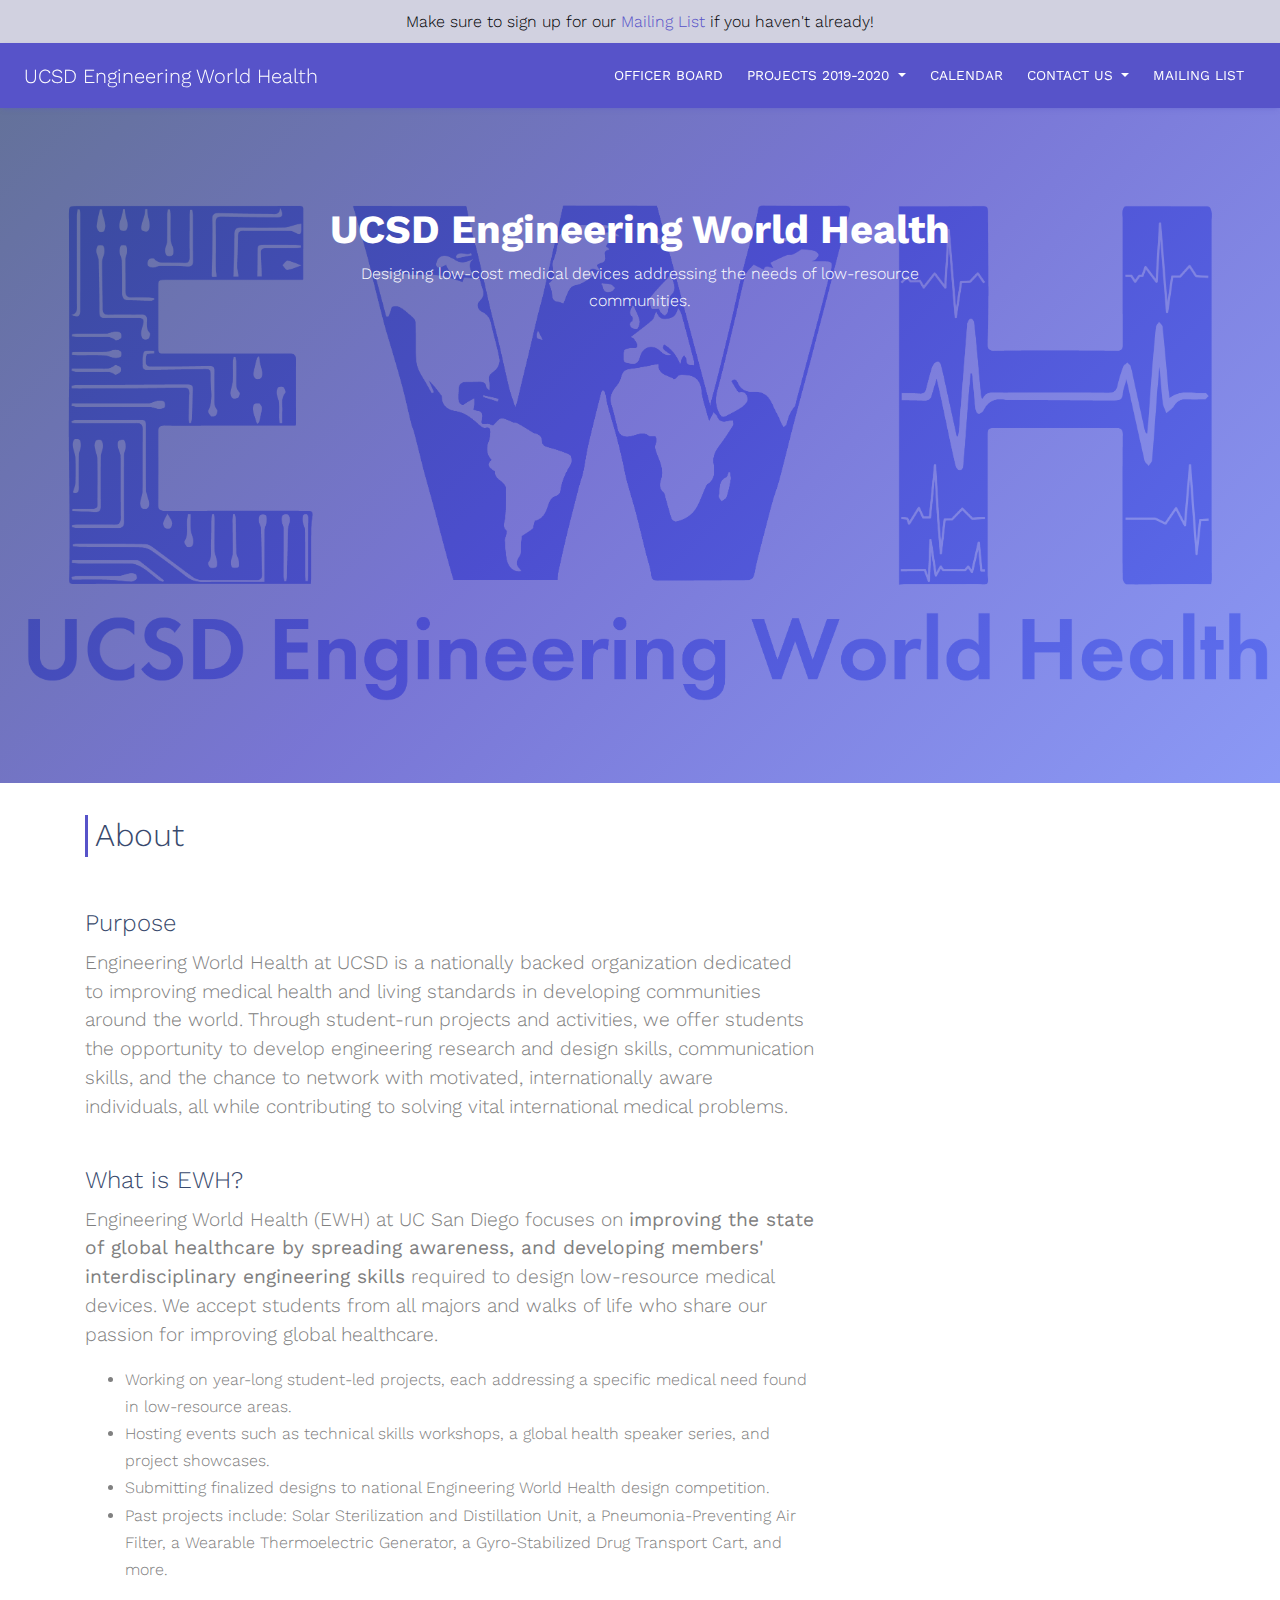
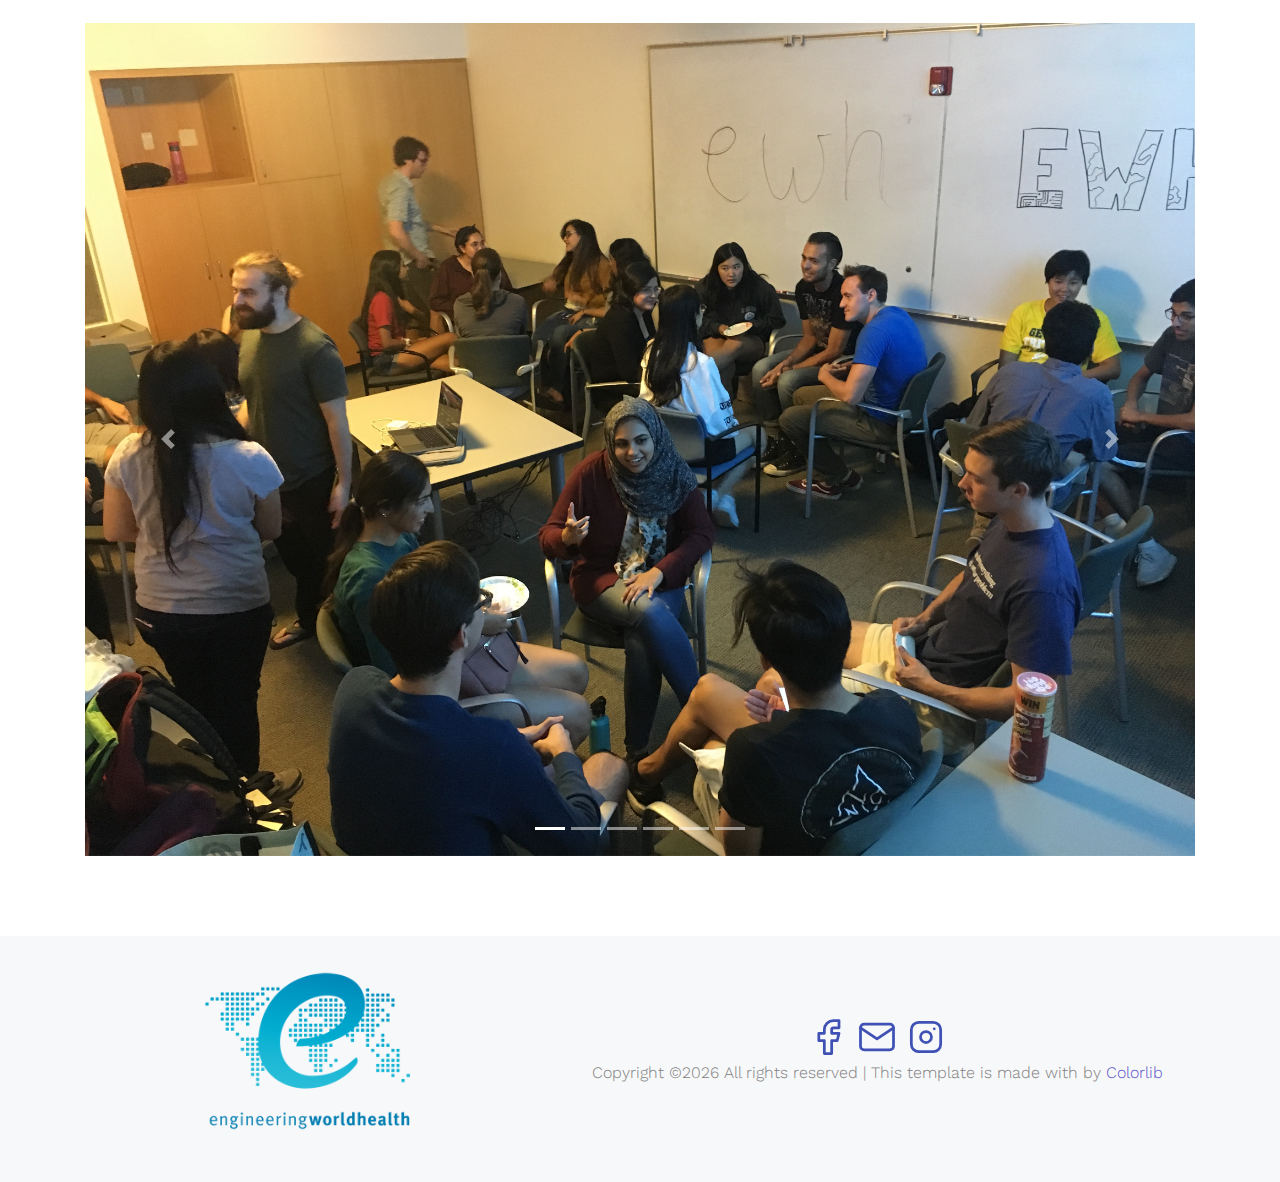
==== public_html/index.html @ c41f1c50 "initial commit" ====
<!doctype html>
<html lang="en">
  <head>
    <title>UCSD Engineering World Health</title>
    <meta charset="utf-8">
    <meta name="viewport" content="width=device-width, initial-scale=1, shrink-to-fit=no">
    <link rel="icon" href="images/world-favicon.ico">
    <link href="https://fonts.googleapis.com/css?family=Work+Sans:100,300,400,700,900" rel="stylesheet">
    <link rel="stylesheet" href="css/bootstrap.min.css">
    <link rel="stylesheet" href="//maxcdn.bootstrapcdn.com/font-awesome/4.3.0/css/font-awesome.min.css">
    <link rel="stylesheet" href="css/nouislider.min.css">
    <link rel="stylesheet" href="css/bootstrap-datetimepicker.css">
    <link rel="stylesheet" href="css/style.css">
  </head>
  <body>
  <!-- alert to sign up for mailing list -->
  <div class="alert border-0 py-2 my-0 alert-purple text-center" role="alert">
     Make sure to sign up for our <a href="http://eepurl.com/bDg4sz" target="_blank">Mailing List</a> if you haven't already! 
  	<button type="button" class="close" data-dismiss="alert" aria-label="Close"> 
  		<span aria-hidden="true"><span class="icon-close2"></span></span>
    </button>
  </div>
  
  <div data-include="header.html"></header>
  
    <!-- code for the navigation bar -->
	<nav class="px-4 navbar sticky-top navbar-expand-lg navbar-dark bg-primary mb-0" id="start">
	  <a class="navbar-brand" href="index.html">UCSD Engineering World Health 
	  <!-- If I want to insert logo: <img src="images/national-ewh-logo.png" class="d-inline w-50" alt="Official EWH logo"> -->
	  </a>
	  
	  <button class="navbar-toggler" type="button" data-toggle="collapse" data-target="#navbarNavDropdown1" aria-controls="navbarNavDropdown1" aria-expanded="false" aria-label="Toggle navigation">
		<span class="navbar-toggler-icon"></span>
	  </button>
	  
	  <div class="collapse navbar-collapse" id="navbarNavDropdown1">
		<ul class="navbar-nav ml-auto">
		  <li class="nav-item">
			<a class="nav-link d-flex align-items-center" href="team.html"><span>Officer Board</span></a>
		  </li>
		  <li class="nav-item dropdown">
			<a class="nav-link dropdown-toggle" href="projects.html" id="navbarDropdownMenuLink" role="button" data-toggle="dropdown" aria-haspopup="true" aria-expanded="false">
			  Projects 2019-2020
			</a>
			<div class="dropdown-menu" aria-labelledby="navbarDropdownMenuLink">
			  <a class="dropdown-item" href="projects.html#water">Portable Water Sterilization</a>
			  <a class="dropdown-item" href="projects.html#vaccine">Cold Chain System for Vaccine Storage</a>
			  <a class="dropdown-item" href="projects.html#warmer">Portable Infant Warmer</a>
			  <a class="dropdown-item" href="projects.html#insoles">Gait Analysis Insoles</a>
			  <a class="dropdown-item" href="projects.html#parasite">Microscopy Software for Parasitic Infection Diagnosis</a>
			</div>
		  </li>
		  <li class="nav-item">
			<a class="nav-link d-flex align-items-center" href="calendar.html"><span>Calendar</span></a>
		  </li>
		  <li class="nav-item dropdown">
			<a class="nav-link dropdown-toggle" href="#" id="navbarDropdownMenuLink" role="button" data-toggle="dropdown" aria-haspopup="true" aria-expanded="false">
			  Contact Us
			</a>
			<div class="dropdown-menu" aria-labelledby="navbarDropdownMenuLink">
			  <a class="dropdown-item" href="mailto:ewh@ucsd.edu" target="_blank">ewh@ucsd.edu</a>
			  <a class="dropdown-item" href="https://www.facebook.com/groups/ewh.ucsd/about/" target="_blank">Facebook</a>
			  <a class="dropdown-item" href="https://www.instagram.com/ewh_ucsd/" target="_blank">Instagram</a>
			</div>
		  </li>
		  <li class="nav-item">
			<a class="nav-link d-flex align-items-center" href="http://eepurl.com/bDg4sz" target="_blank"><span>Mailing List</span></a>
		  </li>
		</ul>
		
		<form action=""></form>
		
	  </div>
	</nav>	
	
    <div class="site-section bg-image gradient-1 my-0" style="background-image: url('images/logo.png')">
      <div class="container">
        <div class="row justify-content-center">
          <div class="col-md-7 mx-auto text-center align-self-center">
            <h1 class="font-weight-bold mb-0 text-white"><br>UCSD Engineering World Health</h1>
            <p class="text-white">Designing low-cost medical devices addressing the needs of low-resource communities.</p>
          </div>
        </div>
      </div>
    </div>
	
	
	<div class="site-section">
      <div class="container">
		<div class="row mb-4">
          <div class="col-md-7">
            <h2 class="heading-21921">About</h2>
          </div>
        </div>
	  
        <div class="row mb-4" id="purpose">
          <div class="col-md-8">
            <h4>Purpose</h4>
            <p class="lead">Engineering World Health at UCSD is a nationally backed organization dedicated to improving medical health 
            and living standards in developing communities around the world. Through student-run projects and activities, we offer students 
            the opportunity to develop engineering research and design skills, communication skills, and the chance to network with motivated, 
            internationally aware individuals, all while contributing to solving vital international medical problems.</p>
          </div>
        </div>
		
		<div class="row mb-4" id="what">
          <div class="col-md-8">
            <h4>What is EWH?</h4>
            <p class="lead">Engineering World Health (EWH) at UC San Diego focuses on <b>improving the state of global healthcare by 
            spreading awareness, and developing members' interdisciplinary engineering skills</b> required to design low-resource medical 
            devices. We accept students from all majors and walks of life who share our passion for improving global healthcare.</p>
			<ul>
				<li>Working on year-long student-led projects, each addressing a specific medical need found in low-resource areas.</li>
				<li>Hosting events such as technical skills workshops, a global health speaker series, and project showcases.</li>
				<li>Submitting finalized designs to national Engineering World Health design competition.</li>
				<li>Past projects include: Solar Sterilization and Distillation Unit, a Pneumonia-Preventing Air Filter, a Wearable Thermoelectric Generator, a Gyro-Stabilized Drug Transport Cart, and more.</li>
			</ul>
          </div>
        </div>
		
		<div class="row mb-5">
		  <div class="col">
			<div class="bd-example">
			  <div id="imageCarousel" class="carousel slide" data-ride="carousel">
				<ol class="carousel-indicators">
				  <li data-target="#imageCarousel" data-slide-to="0" class="active"></li>
				  <li data-target="#imageCarousel" data-slide-to="1"></li>
				  <li data-target="#imageCarousel" data-slide-to="2"></li>
				  <li data-target="#imageCarousel" data-slide-to="3"></li>
				  <li data-target="#imageCarousel" data-slide-to="4"></li>
				  <li data-target="#imageCarousel" data-slide-to="5"></li>
				</ol>
				<div class="carousel-inner">
				  <div class="carousel-item active">
					<img src="images/socialites.jpg" class="d-block w-100" alt="Image">
				  </div>
				  <div class="carousel-item">
					<img src="images/workshop.jpg" class="d-block w-100" alt="Image">
				  </div>
				  <div class="carousel-item">
					<img src="images/bright_future.jpg" class="d-block w-100" alt="Image">
				  </div>
				  <div class="carousel-item">
					<img src="images/presentation.jpg" class="d-block w-100" alt="Image">
				  </div>
				  <div class="carousel-item">
					<img src="images/2018_retreat.jpeg" class="d-block w-100" alt="Image">
				  </div>
				  <div class="carousel-item">
					<img src="images/hackathon.jpg" class="d-block w-100" alt="Image">
				  </div>
				</div>
				<a class="carousel-control-prev" href="#imageCarousel" role="button" data-slide="prev">
				  <span class="carousel-control-prev-icon" aria-hidden="true"></span>
				  <span class="sr-only">Previous</span>
				</a>
				<a class="carousel-control-next" href="#imageCarousel" role="button" data-slide="next">
				  <span class="carousel-control-next-icon" aria-hidden="true"></span>
				  <span class="sr-only">Next</span>
				</a>
			  </div>
			</div>
		  </div>
		</div>
		
	  </div>
	</div>
	
	
	

	<div class="site-section bg-light">
	  <div class="container">
		<div class="row justify-content-center text-center">
		  <div class="col-md-5 my-auto">
		    <a href = "https://www.ewh.org/" target="_blank">
			  <img src="images/national-ewh-logo.png" class="d-inline w-50 mb-3" alt="Official EWH logo">
			</a>
		  </div>
          <div class="col-md-7 my-auto">
		    <p>
		    
		    <!-- Adds open sourced icons! The next few icons are from https://tablericons.com/ MIT Liscense -->
		    <a href="https://www.facebook.com/groups/ewh.ucsd/about/" target="_blank">
		    <svg xmlns="http://www.w3.org/2000/svg" class="icon icon-tabler icon-tabler-brand-facebook" width="44" height="44" 
		    viewBox="0 0 24 24" stroke-width="1.5" stroke="#3F51B5" fill="none" stroke-linecap="round" stroke-linejoin="round">
		    <path stroke="none" d="M0 0h24v24H0z"/>
		    <path d="M7 10v4h3v7h4v-7h3l1 -4h-4v-2a1 1 0 0 1 1 -1h3v-4h-3a5 5 0 0 0 -5 5v2h-3" /></svg>
		    </a>
		    
		    <a href="mailto:ewh@ucsd.edu" target="_blank">
		    <svg xmlns="http://www.w3.org/2000/svg" class="icon icon-tabler icon-tabler-mail" width="44" height="44" 
		    viewBox="0 0 24 24" stroke-width="1.5" stroke="#3F51B5" fill="none" stroke-linecap="round" stroke-linejoin="round">
		    <path stroke="none" d="M0 0h24v24H0z"/>
		    <rect x="3" y="5" width="18" height="14" rx="2" />
		    <polyline points="3 7 12 13 21 7" /> </svg>
		    </a>
		    
		    <a href="https://www.instagram.com/ewh_ucsd/" target="_blank">
		    <svg xmlns="http://www.w3.org/2000/svg" class="icon icon-tabler icon-tabler-brand-instagram" width="44" height="44" 
		    viewBox="0 0 24 24" stroke-width="1.5" stroke="#3F51B5" fill="none" stroke-linecap="round" stroke-linejoin="round">
		    <path stroke="none" d="M0 0h24v24H0z"/> 
		    <rect x="4" y="4" width="16" height="16" rx="4" />
		    <circle cx="12" cy="12" r="3" />
		    <line x1="16.5" y1="7.5" x2="16.5" y2="7.501" /> </svg>
		    </a>
		    
		    <br>
            <!-- Link back to Colorlib can't be removed. Template is licensed under CC BY 3.0. -->
            Copyright &copy;<script>document.write(new Date().getFullYear());</script> All rights reserved | This template is made with <i class="icon-heart text-danger" aria-hidden="true"></i> by <a href="https://colorlib.com" target="_blank" >Colorlib</a>
            <!-- Link back to Colorlib can't be removed. Template is licensed under CC BY 3.0. -->
            </p>
          </div>
        </div>
	  </div>
    </div>

    <script src="js/jquery-3.3.1.min.js"></script>
    <script src="js/popper.min.js"></script>
    <script src="js/bootstrap.min.js"></script>
    <script src="js/moments.min.js"></script>
    <script src="js/bootstrap-datetimepicker.js"></script>
    <script src="js/nouislider.min.js"></script>
    <script src="js/main.js"></script>
  </body>
</html>
---- public_html/css/nouislider.min.css ----
/*! nouislider - 14.0.2 - 6/28/2019 */
.noUi-target,.noUi-target *{-webkit-touch-callout:none;-webkit-tap-highlight-color:transparent;-webkit-user-select:none;-ms-touch-action:none;touch-action:none;-ms-user-select:none;-moz-user-select:none;user-select:none;-moz-box-sizing:border-box;box-sizing:border-box}.noUi-target{position:relative;direction:ltr}.noUi-base,.noUi-connects{width:100%;height:100%;position:relative;z-index:1}.noUi-connects{overflow:hidden;z-index:0}.noUi-connect,.noUi-origin{will-change:transform;position:absolute;z-index:1;top:0;left:0;-ms-transform-origin:0 0;-webkit-transform-origin:0 0;-webkit-transform-style:preserve-3d;transform-origin:0 0;transform-style:flat}.noUi-connect{height:100%;width:100%}.noUi-origin{height:10%;width:10%}html:not([dir=rtl]) .noUi-horizontal .noUi-origin{left:auto;right:0}.noUi-vertical .noUi-origin{width:0}.noUi-horizontal .noUi-origin{height:0}.noUi-handle{-webkit-backface-visibility:hidden;backface-visibility:hidden;position:absolute}.noUi-touch-area{height:100%;width:100%}.noUi-state-tap .noUi-connect,.noUi-state-tap .noUi-origin{-webkit-transition:transform .3s;transition:transform .3s}.noUi-state-drag *{cursor:inherit!important}.noUi-horizontal{height:18px}.noUi-horizontal .noUi-handle{width:34px;height:28px;left:-17px;top:-6px}.noUi-vertical{width:18px}.noUi-vertical .noUi-handle{width:28px;height:34px;left:-6px;top:-17px}html:not([dir=rtl]) .noUi-horizontal .noUi-handle{right:-17px;left:auto}.noUi-target{background:#FAFAFA;border-radius:4px;border:1px solid #D3D3D3;box-shadow:inset 0 1px 1px #F0F0F0,0 3px 6px -5px #BBB}.noUi-connects{border-radius:3px}.noUi-connect{background:#3FB8AF}.noUi-draggable{cursor:ew-resize}.noUi-vertical .noUi-draggable{cursor:ns-resize}.noUi-handle{border:1px solid #D9D9D9;border-radius:3px;background:#FFF;cursor:default;box-shadow:inset 0 0 1px #FFF,inset 0 1px 7px #EBEBEB,0 3px 6px -3px #BBB}.noUi-active{box-shadow:inset 0 0 1px #FFF,inset 0 1px 7px #DDD,0 3px 6px -3px #BBB}.noUi-handle:after,.noUi-handle:before{content:"";display:block;position:absolute;height:14px;width:1px;background:#E8E7E6;left:14px;top:6px}.noUi-handle:after{left:17px}.noUi-vertical .noUi-handle:after,.noUi-vertical .noUi-handle:before{width:14px;height:1px;left:6px;top:14px}.noUi-vertical .noUi-handle:after{top:17px}[disabled] .noUi-connect{background:#B8B8B8}[disabled] .noUi-handle,[disabled].noUi-handle,[disabled].noUi-target{cursor:not-allowed}.noUi-pips,.noUi-pips *{-moz-box-sizing:border-box;box-sizing:border-box}.noUi-pips{position:absolute;color:#999}.noUi-value{position:absolute;white-space:nowrap;text-align:center}.noUi-value-sub{color:#ccc;font-size:10px}.noUi-marker{position:absolute;background:#CCC}.noUi-marker-sub{background:#AAA}.noUi-marker-large{background:#AAA}.noUi-pips-horizontal{padding:10px 0;height:80px;top:100%;left:0;width:100%}.noUi-value-horizontal{-webkit-transform:translate(-50%,50%);transform:translate(-50%,50%)}.noUi-rtl .noUi-value-horizontal{-webkit-transform:translate(50%,50%);transform:translate(50%,50%)}.noUi-marker-horizontal.noUi-marker{margin-left:-1px;width:2px;height:5px}.noUi-marker-horizontal.noUi-marker-sub{height:10px}.noUi-marker-horizontal.noUi-marker-large{height:15px}.noUi-pips-vertical{padding:0 10px;height:100%;top:0;left:100%}.noUi-value-vertical{-webkit-transform:translate(0,-50%);transform:translate(0,-50%);padding-left:25px}.noUi-rtl .noUi-value-vertical{-webkit-transform:translate(0,50%);transform:translate(0,50%)}.noUi-marker-vertical.noUi-marker{width:5px;height:2px;margin-top:-1px}.noUi-marker-vertical.noUi-marker-sub{width:10px}.noUi-marker-vertical.noUi-marker-large{width:15px}.noUi-tooltip{display:block;position:absolute;border:1px solid #D9D9D9;border-radius:3px;background:#fff;color:#000;padding:5px;text-align:center;white-space:nowrap}.noUi-horizontal .noUi-tooltip{-webkit-transform:translate(-50%,0);transform:translate(-50%,0);left:50%;bottom:120%}.noUi-vertical .noUi-tooltip{-webkit-transform:translate(0,-50%);transform:translate(0,-50%);top:50%;right:120%}
---- public_html/css/style.css ----
/* Base */
body {
  line-height: 1.7;
  color: gray;
  font-weight: 300;
  font-family: "Work Sans", sans-serif; }

::-moz-selection {
  background: #000;
  color: #fff; }

::selection {
  background: #000;
  color: #fff; }

a {
  -webkit-transition: .3s all ease;
  -o-transition: .3s all ease;
  transition: .3s all ease; }
  a:hover {
    text-decoration: none; }

.text-black {
  color: #000 !important; }

.text-white {
  color: #fff !important; }

/* Navbar */
/* Blocks */
.site-section {
  padding: 2rem 0; }

.btn {
  -webkit-transition: .3s all ease;
  -o-transition: .3s all ease;
  transition: .3s all ease;
  font-size: 0.9rem !important;
  position: relative;
  text-transform: uppercase; }
  .btn:hover, .btn:active, .btn:focus {
    outline: none !important;
    -webkit-box-shadow: none !important;
    box-shadow: none !important; }
  .btn.btn-pill {
    border-radius: 50px; }
  .btn.btn-fab {
    border-radius: 50%;
    height: 32px;
    min-width: 32px;
    width: 32px;
    padding: 0;
    position: relative;
    line-height: 32px;
    font-size: .9rem; }
    .btn.btn-fab span {
      position: absolute;
      top: 50%;
      left: 50%;
      -webkit-transform: translate(-50%, -50%);
      -ms-transform: translate(-50%, -50%);
      transform: translate(-50%, -50%); }
  .btn.btn-sm {
    font-size: 12px !important; }
  .btn.btn-md {
    font-size: 14px !important; }
  .btn.btn-lg {
    font-size: 16px !important;
    padding-top: .875rem;
    padding-bottom: .875rem;
    padding-left: 1.2rem;
    padding-right: 1.2rem; }
  .btn.btn-primary {
    -webkit-box-shadow: 0 5px 15px -5px rgba(87, 83, 201, 0.8) !important;
    box-shadow: 0 5px 15px -5px rgba(87, 83, 201, 0.8) !important; }
    .btn.btn-primary:hover {
      -webkit-box-shadow: 0 5px 15px -5px rgba(87, 83, 201, 0.1) !important;
      box-shadow: 0 5px 15px -5px rgba(87, 83, 201, 0.1) !important; }
  .btn.btn-secondary {
    -webkit-box-shadow: 0 5px 15px -5px rgba(108, 117, 125, 0.8) !important;
    box-shadow: 0 5px 15px -5px rgba(108, 117, 125, 0.8) !important; }
    .btn.btn-secondary:hover {
      -webkit-box-shadow: 0 5px 15px -5px rgba(108, 117, 125, 0.1) !important;
      box-shadow: 0 5px 15px -5px rgba(108, 117, 125, 0.1) !important; }
  .btn.btn-success {
    -webkit-box-shadow: 0 5px 15px -5px rgba(0, 173, 108, 0.8) !important;
    box-shadow: 0 5px 15px -5px rgba(0, 173, 108, 0.8) !important; }
    .btn.btn-success:hover {
      -webkit-box-shadow: 0 5px 15px -5px rgba(0, 173, 108, 0.1) !important;
      box-shadow: 0 5px 15px -5px rgba(0, 173, 108, 0.1) !important; }
  .btn.btn-danger {
    -webkit-box-shadow: 0 5px 15px -5px rgba(239, 53, 54, 0.8) !important;
    box-shadow: 0 5px 15px -5px rgba(239, 53, 54, 0.8) !important; }
    .btn.btn-danger:hover {
      -webkit-box-shadow: 0 5px 15px -5px rgba(239, 53, 54, 0.1) !important;
      box-shadow: 0 5px 15px -5px rgba(239, 53, 54, 0.1) !important; }
  .btn.btn-warning {
    -webkit-box-shadow: 0 5px 15px -5px rgba(255, 184, 0, 0.8) !important;
    box-shadow: 0 5px 15px -5px rgba(255, 184, 0, 0.8) !important; }
    .btn.btn-warning:hover {
      -webkit-box-shadow: 0 5px 15px -5px rgba(255, 184, 0, 0.1) !important;
      box-shadow: 0 5px 15px -5px rgba(255, 184, 0, 0.1) !important; }
  .btn.btn-info {
    -webkit-box-shadow: 0 5px 15px -5px rgba(18, 208, 218, 0.8) !important;
    box-shadow: 0 5px 15px -5px rgba(18, 208, 218, 0.8) !important; }
    .btn.btn-info:hover {
      -webkit-box-shadow: 0 5px 15px -5px rgba(18, 208, 218, 0.1) !important;
      box-shadow: 0 5px 15px -5px rgba(18, 208, 218, 0.1) !important; }
  .btn.btn-light {
    -webkit-box-shadow: 0 5px 15px -5px rgba(247, 248, 249, 0.8) !important;
    box-shadow: 0 5px 15px -5px rgba(247, 248, 249, 0.8) !important; }
    .btn.btn-light:hover {
      -webkit-box-shadow: 0 5px 15px -5px rgba(247, 248, 249, 0.1) !important;
      box-shadow: 0 5px 15px -5px rgba(247, 248, 249, 0.1) !important; }
  .btn.btn-dark {
    -webkit-box-shadow: 0 5px 15px -5px rgba(52, 58, 64, 0.8) !important;
    box-shadow: 0 5px 15px -5px rgba(52, 58, 64, 0.8) !important; }
    .btn.btn-dark:hover {
      -webkit-box-shadow: 0 5px 15px -5px rgba(52, 58, 64, 0.1) !important;
      box-shadow: 0 5px 15px -5px rgba(52, 58, 64, 0.1) !important; }
  .btn.btn-primary, .btn.btn-secondary, .btn.btn-success, .btn.btn-danger, .btn.btn-warning, .btn.btn-info, .btn.btn-light, .btn.btn-dark {
    border: transparent; }
  .btn.btn-outline-primary.width-2, .btn.btn-outline-secondary.width-2, .btn.btn-outline-success.width-2, .btn.btn-outline-danger.width-2, .btn.btn-outline-warning.width-2, .btn.btn-outline-info.width-2, .btn.btn-outline-light.width-2, .btn.btn-outline-dark.width-2 {
    border-width: 2px; }
  .btn.btn-outline-light {
    color: #6c757d; }

label {
  font-size: .9rem; }

.form-control {
  font-size: .9rem; }
  .form-control:active, .form-control:focus {
    outline: none;
    -webkit-box-shadow: none !important;
    box-shadow: none !important;
    border-color: #5753C9; }
  .form-control.form-pill {
    border-radius: 30px; }

.form-control-shadow {
  background: #fff;
  -webkit-box-shadow: 0 1px 2px 0 rgba(0, 0, 0, 0.08);
  box-shadow: 0 1px 2px 0 rgba(0, 0, 0, 0.08); }

.input-group .input-group-text {
  font-size: .9rem; }

.input-group .input-group-pill .input-group-text {
  border-top-left-radius: 30px;
  border-bottom-left-radius: 30px; }

.input-group .input-icon-bg-transparent.input-group-prepend .input-group-text {
  -webkit-transition: 0s all ease !important;
  -o-transition: 0s all ease !important;
  transition: 0s all ease !important;
  background: #fff;
  -webkit-box-shadow: none !important;
  box-shadow: none !important;
  border-right: none !important; }

.input-group .input-icon-bg-transparent.input-group-prepend .form-control {
  border-left: none !important;
  -webkit-transition: 0s all ease !important;
  -o-transition: 0s all ease !important;
  transition: 0s all ease !important; }

.input-group .input-icon-bg-transparent.input-group-append .input-group-text {
  -webkit-transition: 0s all ease !important;
  -o-transition: 0s all ease !important;
  transition: 0s all ease !important;
  background: #fff;
  -webkit-box-shadow: none !important;
  box-shadow: none !important;
  border-left: none !important; }

.input-group .input-icon-bg-transparent.input-group-append .form-control {
  border-right: none !important;
  -webkit-transition: 0s all ease !important;
  -o-transition: 0s all ease !important;
  transition: 0s all ease !important; }

.input-group.input-group-focus .form-control, .input-group.input-group-focus .input-group-text {
  border-color: #5753C9; }

.input-group.form-control-border {
  position: relative; }
  .input-group.form-control-border input {
    border: none;
    border-radius: 0;
    padding-left: 0;
    padding-right: 0;
    background: transparent !important; }
  .input-group.form-control-border .input-group-text {
    border: none;
    background-color: transparent; }
  .input-group.form-control-border input, .input-group.form-control-border .input-group-text {
    border-bottom: 1px solid #ccc !important; }
  .input-group.form-control-border.input-group-focus input, .input-group.form-control-border.input-group-focus .input-group-text {
    border-bottom: 1px solid #5753C9 !important; }

.custom-control.custom-checkbox .custom-control-label:before {
  outline: none;
  -webkit-box-shadow: none !important;
  box-shadow: none !important; }

.custom-control.custom-checkbox .input + [disabled]:before {
  border: none; }

.custom-control.custom-radio .custom-control-label:before {
  outline: none;
  -webkit-box-shadow: none !important;
  box-shadow: none !important; }

.custom-control.custom-switch .custom-control-label:before {
  outline: none;
  -webkit-box-shadow: none !important;
  box-shadow: none !important; }

.section-heading h3 {
  color: #454d66;
  font-weight: 300 !important; }

.section-heading small {
  color: #888;
  font-size: .9rem; }

h1, h2, h3, h4, h5, h6 {
  font-weight: 300 !important;
  color: #394a6d;
  line-height: 1.5; }

.no-uicustom {
  background-color: #ccc;
  -webkit-box-shadow: none;
  box-shadow: none;
  border: none;
  height: 4px;
  border-radius: 0; }
  .no-uicustom .noUi-connects .noUi-connect {
    background-color: #5753C9; }
  .no-uicustom .noUi-origin .noUi-handle {
    width: 18px;
    height: 18px;
    top: -9px;
    border-radius: 50%;
    background: #fff;
    border: transparent !important;
    -webkit-box-shadow: 0 2px 4px 0 rgba(0, 0, 0, 0.2);
    box-shadow: 0 2px 4px 0 rgba(0, 0, 0, 0.2);
    -webkit-transition: .3s all ease;
    -o-transition: .3s all ease;
    transition: .3s all ease; }
    .no-uicustom .noUi-origin .noUi-handle:hover {
      width: 20px;
      height: 20px;
      top: -10px; }
    .no-uicustom .noUi-origin .noUi-handle:active, .no-uicustom .noUi-origin .noUi-handle:focus, .no-uicustom .noUi-origin .noUi-handle:hover {
      outline: none;
      border: transparent !important; }
    .no-uicustom .noUi-origin .noUi-handle:before, .no-uicustom .noUi-origin .noUi-handle:after {
      display: none; }
    .no-uicustom .noUi-origin .noUi-handle.noUi-active {
      background-color: #5753C9; }

/* Navbar */
.navbar .nav-item {
  text-transform: uppercase;
  font-size: 0.85rem;
  font-weight: 400; }
  .navbar .nav-item.active .nav-link {
    background-color: rgba(255, 255, 255, 0.2); }
  .navbar .nav-item .nav-link {
    margin-left: 2px;
    margin-right: 2px;
    padding-top: 13px;
    padding-bottom: 13px;
    padding-left: 10px;
    padding-right: 10px;
    -webkit-transition: .3s all ease;
    -o-transition: .3s all ease;
    transition: .3s all ease;
    border-radius: 4px; }
    .navbar .nav-item .nav-link.disabled {
      opacity: .5; }
    .navbar .nav-item .nav-link:hover {
      background-color: rgba(255, 255, 255, 0.2); }
  .navbar .nav-item .wrap-icon {
    font-size: 20px; }

.navbar .dropdown .dropdown-menu {
  text-transform: none;
  -webkit-box-shadow: 0 0 30px 0 rgba(0, 0, 0, 0.2);
  box-shadow: 0 0 30px 0 rgba(0, 0, 0, 0.2);
  font-size: .8rem;
  border: none;
  visibility: hidden;
  opacity: 0;
  -webkit-transition: .3s all ease;
  -o-transition: .3s all ease;
  transition: .3s all ease;
  top: 40px; }
  .navbar .dropdown .dropdown-menu:before {
    bottom: 100%;
    left: 20%;
    border: solid transparent;
    content: " ";
    height: 0;
    width: 0;
    position: absolute;
    pointer-events: none;
    border-color: rgba(255, 255, 255, 0);
    border-bottom-color: #ffffff;
    border-width: 7px;
    margin-left: -7px; }
    @media (max-width: 991.98px) {
      .navbar .dropdown .dropdown-menu:before {
        display: none; } }
  .navbar .dropdown .dropdown-menu.active {
    top: 50px;
    visibility: visible;
    opacity: 1; }

.navbar .dropdown.show > a {
  background-color: rgba(255, 255, 255, 0.2); }

.navbar.navbar-dark .nav-item .nav-link {
  color: #fff; }
  .navbar.navbar-dark .nav-item .nav-link:hover {
    color: #fff; }

.navbar.navbar-dark .form-search .form-control {
  border: none;
  border-radius: 0;
  background: transparent;
  border-bottom: 1px solid #fff;
  color: #fff; }
  @media (max-width: 767.98px) {
    .navbar.navbar-dark .form-search .form-control {
      width: 100%; } }
  .navbar.navbar-dark .form-search .form-control::-webkit-input-placeholder {
    color: #fff; }
  .navbar.navbar-dark .form-search .form-control::-moz-placeholder {
    color: #fff; }
  .navbar.navbar-dark .form-search .form-control:-ms-input-placeholder {
    color: #fff; }
  .navbar.navbar-dark .form-search .form-control:-moz-placeholder {
    color: #fff; }

.navbar.navbar-dark .form-search button {
  padding: 0;
  width: 40px;
  height: 40px;
  line-height: 30px;
  border-radius: 50%;
  font-size: 14px;
  color: #888;
  background: none;
  border: none;
  background-color: #fff; }
  .navbar.navbar-dark .form-search button:hover, .navbar.navbar-dark .form-search button:active, .navbar.navbar-dark .form-search button:focus {
    outline: none; }
  @media (max-width: 767.98px) {
    .navbar.navbar-dark .form-search button {
      right: 20px;
      position: absolute; } }

.navbar.bg-primary {
  -webkit-box-shadow: 0 2px 5px -2px rgba(87, 83, 201, 0.5);
  box-shadow: 0 2px 5px -2px rgba(87, 83, 201, 0.5); }

.navbar.bg-success {
  -webkit-box-shadow: 0 2px 5px -2px rgba(0, 173, 108, 0.5);
  box-shadow: 0 2px 5px -2px rgba(0, 173, 108, 0.5); }

.navbar.bg-info {
  -webkit-box-shadow: 0 2px 5px -2px rgba(18, 208, 218, 0.5);
  box-shadow: 0 2px 5px -2px rgba(18, 208, 218, 0.5); }

.navbar.bg-danger {
  -webkit-box-shadow: 0 2px 5px -2px rgba(239, 53, 54, 0.5);
  box-shadow: 0 2px 5px -2px rgba(239, 53, 54, 0.5); }

.navbar.bg-secondary {
  -webkit-box-shadow: 0 2px 5px -2px rgba(108, 117, 125, 0.5);
  box-shadow: 0 2px 5px -2px rgba(108, 117, 125, 0.5); }

/* Dropdown */
.dropdown .dropdown-menu {
  text-transform: none;
  -webkit-box-shadow: 0 0 30px 0 rgba(0, 0, 0, 0.2);
  box-shadow: 0 0 30px 0 rgba(0, 0, 0, 0.2);
  font-size: .8rem;
  border: none;
  visibility: hidden;
  opacity: 0;
  -webkit-transition: .3s all ease;
  -o-transition: .3s all ease;
  transition: .3s all ease;
  top: 40px; }
  .dropdown .dropdown-menu:before {
    bottom: 100%;
    left: 20%;
    border: solid transparent;
    content: " ";
    height: 0;
    width: 0;
    position: absolute;
    pointer-events: none;
    border-color: rgba(255, 255, 255, 0);
    border-bottom-color: #ffffff;
    border-width: 7px;
    margin-left: -7px;
    display: none; }
  .dropdown .dropdown-menu.active, .dropdown .dropdown-menu.show {
    top: 50px;
    visibility: visible;
    opacity: 1; }

.dropdown.show > a {
  background-color: rgba(255, 255, 255, 0.2); }
  
/* some stylistic changes from https://webdesign.tutsplus.com/tutorials/how-to-make-the-bootstrap-navbar-dropdown-work-on-hover--cms-33840 */
.dropdown-toggle::after {
   transition: transform 0.15s linear; 
}
 
.show.dropdown .dropdown-toggle::after {
  transform: translateY(3px);
}

/* Badges */
.badge {
  text-transform: uppercase;
  font-size: 10px;
  padding-top: 4px;
  padding-bottom: 4px;
  padding-left: 8px;
  padding-right: 8px;
  font-weight: 600; }
  .badge.badge-primary {
    background: rgba(87, 83, 201, 0.1);
    color: #5753C9; }
  .badge.badge-secondary {
    background: rgba(108, 117, 125, 0.1);
    color: #6c757d; }
  .badge.badge-success {
    background: rgba(0, 173, 108, 0.1);
    color: #00ad6c; }
  .badge.badge-danger {
    background: rgba(239, 53, 54, 0.1);
    color: #ef3536; }
  .badge.badge-warning {
    background: rgba(255, 184, 0, 0.5); }
  .badge.badge-info {
    background: rgba(18, 208, 218, 0.5); }

/* Pagination */
.custom-pagination {
  font-size: 13px; }
  .custom-pagination .page-item .page-link {
    color: #000;
    border: none;
    border-radius: 50%;
    width: 40px;
    height: 40px;
    line-height: 40px;
    padding: 0;
    margin: 0 2px;
    text-align: center; }
    .custom-pagination .page-item .page-link:active, .custom-pagination .page-item .page-link:focus, .custom-pagination .page-item .page-link:hover {
      outline: none;
      -webkit-box-shadow: none;
      box-shadow: none; }
  .custom-pagination .page-item span.page-link {
    color: #6c757d;
    letter-spacing: .1rem; }
    .custom-pagination .page-item span.page-link:hover {
      background: none !important; }
  .custom-pagination.pagination-primary .page-item.active .page-link {
    background-color: #5753C9;
    color: #fff;
    -webkit-box-shadow: 0 2px 5px 0 rgba(87, 83, 201, 0.2);
    box-shadow: 0 2px 5px 0 rgba(87, 83, 201, 0.2); }
  .custom-pagination.pagination-secondary .page-item.active .page-link {
    background-color: #6c757d;
    color: #fff;
    -webkit-box-shadow: 0 2px 5px 0 rgba(108, 117, 125, 0.2);
    box-shadow: 0 2px 5px 0 rgba(108, 117, 125, 0.2); }
  .custom-pagination.pagination-success .page-item.active .page-link {
    background-color: #00ad6c;
    color: #fff;
    -webkit-box-shadow: 0 2px 5px 0 rgba(0, 173, 108, 0.2);
    box-shadow: 0 2px 5px 0 rgba(0, 173, 108, 0.2); }
  .custom-pagination.pagination-danger .page-item.active .page-link {
    background-color: #ef3536;
    color: #fff;
    -webkit-box-shadow: 0 2px 5px 0 rgba(239, 53, 54, 0.2);
    box-shadow: 0 2px 5px 0 rgba(239, 53, 54, 0.2); }
  .custom-pagination.pagination-warning .page-item.active .page-link {
    background-color: #ffb800;
    color: #fff;
    -webkit-box-shadow: 0 2px 5px 0 rgba(255, 184, 0, 0.2);
    box-shadow: 0 2px 5px 0 rgba(255, 184, 0, 0.2); }
  .custom-pagination.pagination-info .page-item.active .page-link {
    background-color: #12d0da;
    color: #fff;
    -webkit-box-shadow: 0 2px 5px 0 rgba(18, 208, 218, 0.2);
    box-shadow: 0 2px 5px 0 rgba(18, 208, 218, 0.2); }

.bg-image {
  height: 75vh;
  background-size: cover;
  background-position: center center; }
  .bg-image.gradient-1 {
    position: relative; }
    .bg-image.gradient-1:before {
      content: "";
      position: absolute;
      width: 100%;
      height: 100%;
      top: 0;
      left: 0;
      right: 0;
      bottom: 0;
      opacity: .8;
      background-image: -webkit-linear-gradient(315deg, #3D4E81 0%, #5753C9 48%, #6E7FF3 100%);
      background-image: -o-linear-gradient(315deg, #3D4E81 0%, #5753C9 48%, #6E7FF3 100%);
      background-image: linear-gradient(-225deg, #3D4E81 0%, #5753C9 48%, #6E7FF3 100%); }

/* Progress bar*/
.progress-20102 {
  height: 7px;
  border-radius: 0;
  margin-bottom: 30px; }

/* Tabs */
.tab-card {
  margin-bottom: 30px;
  background: #fff;
  -webkit-box-shadow: 0 10px 10px -5px rgba(108, 117, 125, 0.2);
  box-shadow: 0 10px 10px -5px rgba(108, 117, 125, 0.2); }
  .tab-card .tab-menu .nav .nav-link {
    color: #000; }
    .tab-card .tab-menu .nav .nav-link [class*="icon-"] {
      color: #ccc; }
    .tab-card .tab-menu .nav .nav-link.active [class*="icon-"] {
      color: #fff; }
  .tab-card .tab-menu.tab-secondary .nav .nav-link.active {
    background: #6c757d;
    color: #fff;
    -webkit-box-shadow: 0 10px 10px -5px rgba(108, 117, 125, 0.2);
    box-shadow: 0 10px 10px -5px rgba(108, 117, 125, 0.2); }
  .tab-card .tab-menu.tab-warning .nav .nav-link.active {
    background: #ffb800;
    color: #000;
    -webkit-box-shadow: 0 10px 10px -5px rgba(255, 184, 0, 0.2);
    box-shadow: 0 10px 10px -5px rgba(255, 184, 0, 0.2); }
  .tab-card .tab-menu.tab-info .nav .nav-link.active {
    background: #12d0da;
    color: #fff;
    -webkit-box-shadow: 0 10px 10px -5px rgba(18, 208, 218, 0.2);
    box-shadow: 0 10px 10px -5px rgba(18, 208, 218, 0.2); }
  .tab-card .tab-menu.tab-primary .nav .nav-link.active {
    background: #5753C9;
    color: #fff;
    -webkit-box-shadow: 0 4px 10px -5px rgba(87, 83, 201, 0.5);
    box-shadow: 0 4px 10px -5px rgba(87, 83, 201, 0.5); }

/* Alerts */
.alert {
  border-radius: 0;
  padding-top: 20px;
  padding-bottom: 20px;
  opacity: 1; }
  .alert.alert-primary {
    background: #5753C9;
    color: #fff !important; }
  .alert.alert-secondary {
    background: #6c757d;
    color: #fff !important; }
  .alert.alert-success {
    background: #00ad6c;
    color: #fff !important; }
  .alert.alert-danger {
    background: #ef3536;
    color: #fff !important; }
  .alert.alert-warning {
    background: #ffb800;
    color: #fff !important; }
  .alert.alert-info {
    background: #12d0da;
    color: #fff !important; }
  .alert.alert-purple {
   	background: #d1d1e0;
    color: #000 !important; }
  .alert .close {
    opacity: 1; }
    .alert .close:hover {
      outline: none; }
    .alert .close span {
      color: #fff;
      -webkit-box-shadow: none;
      box-shadow: none; }
  .alert .alert-link {
    color: #fff; }

.caption-20101 {
  font-size: 14px; }

blockquote {
  padding-left: 30px;
  border-left: 7px solid #ccc;
  font-size: 18px;
  font-style: italic;
  padding-top: 5px;
  padding-bottom: 5px; }
  blockquote cite {
    font-style: normal; }

.text-muted {
  color: #d4d7dd !important; }

img.img-raised {
  -webkit-box-shadow: 0 7px 10px -5px rgba(0, 0, 0, 0.4);
  box-shadow: 0 7px 10px -5px rgba(0, 0, 0, 0.4); }

/* Popover */
.popover {
  border: none;
  padding: 10px !important;
  -webkit-box-shadow: 0 5px 30px -5px rgba(0, 0, 0, 0.4);
  box-shadow: 0 5px 30px -5px rgba(0, 0, 0, 0.4); }
  .popover .popover-header {
    border-bottom: none;
    background: transparent;
    padding-bottom: 0;
    font-weight: 400 !important;
    color: #6c757d; }
  .popover .arrow:before {
    display: none; }

/* Tooltip */
.tooltip {
  opacity: 1 !important; }

.tooltip-inner {
  max-width: 200px;
  padding: 4px 10px;
  color: #000;
  text-align: center;
  background-color: #fff;
  -webkit-box-shadow: 0 2px 10px 0 rgba(0, 0, 0, 0.5) !important;
  box-shadow: 0 2px 10px 0 rgba(0, 0, 0, 0.5) !important;
  border: transparent;
  border-radius: .25rem; }

.tooltip.bs-tooltip-auto[x-placement^=top] .arrow::before, .tooltip.bs-tooltip-top .arrow::before {
  border-top-color: #fff; }

.tooltip.bs-tooltip-auto[x-placement^=right] .arrow::before, .tooltip.bs-tooltip-right .arrow::before {
  border-right-color: #fff; }

.tooltip.bs-tooltip-auto[x-placement^=bottom] .arrow::before, .tooltip.bs-tooltip-bottom .arrow::before {
  border-bottom-color: #fff; }

.tooltip.bs-tooltip-auto[x-placement^=left] .arrow::before, .tooltip.bs-tooltip-left .arrow::before {
  border-left-color: #fff; }

/* Carousel */
.carousel .carousel-heading {
  color: #fff; }

/* Modal */
.modal .modal-content {
  -webkit-box-shadow: 0 10px 50px -10px rgba(0, 0, 0, 0.3);
  box-shadow: 0 10px 50px -10px rgba(0, 0, 0, 0.3);
  border: none; }
  .modal .modal-content .modal-header {
    border-bottom: none;
    padding-bottom: 0 !important;
    padding-left: 30px;
    padding-right: 30px; }
    .modal .modal-content .modal-header .modal-title h5 {
      padding-bottom: 0; }
  .modal .modal-content .modal-body {
    padding-left: 30px;
    padding-right: 30px; }

.modal-backdrop {
  opacity: 0.2 !important; }

/* Card */
.card-20201 {
  -webkit-box-shadow: 0 5px 15px -5px rgba(0, 0, 0, 0.2) !important;
  box-shadow: 0 5px 15px -5px rgba(0, 0, 0, 0.2) !important; }
  .card-20201 .card-body {
    padding-top: 30px;
    padding-left: 30px;
    padding-right: 30px;
    padding-bottom: 30px; }

.card-21029 {
  padding-left: 30px;
  padding-right: 30px;
  padding-bottom: 40px;
  -webkit-box-shadow: 0 5px 15px -5px rgba(0, 0, 0, 0.2) !important;
  box-shadow: 0 5px 15px -5px rgba(0, 0, 0, 0.2) !important; }
  .card-21029 [class*="icon-"] {
    font-size: 30px;
    color: #5753C9;
    margin-top: 2rem; }

.card-39902 {
  text-align: center; }
  .card-39902 .wrap-icon {
    width: 80px;
    height: 80px;
    position: relative;
    border-radius: 50%;
    background: #5753C9; }
    .card-39902 .wrap-icon > span {
      font-size: 20px;
      color: #fff;
      position: absolute;
      top: 50%;
      left: 50%;
      -webkit-transform: translate(-50%, -50%);
      -ms-transform: translate(-50%, -50%);
      transform: translate(-50%, -50%); }

.lead {
  line-height: 1.5;
  font-size: 1.2rem; }

.heading-21921 {
  position: relative;
  padding: 0;
  margin: 0 0 1.5rem 0;
  padding-left: 10px;
  line-height: 1.3; }
  .heading-21921:before {
    left: 0;
    content: "";
    position: absolute;
    height: 100%;
    width: 3px;
    background: #5753C9; }
    
.simple-divider {
  margin: 0 7.5% 0 7.5%;
  border-top: 3px solid #d1d1e0;
  border-radius: 2px;
  color: rgba(255, 255, 255, 0.2);
}
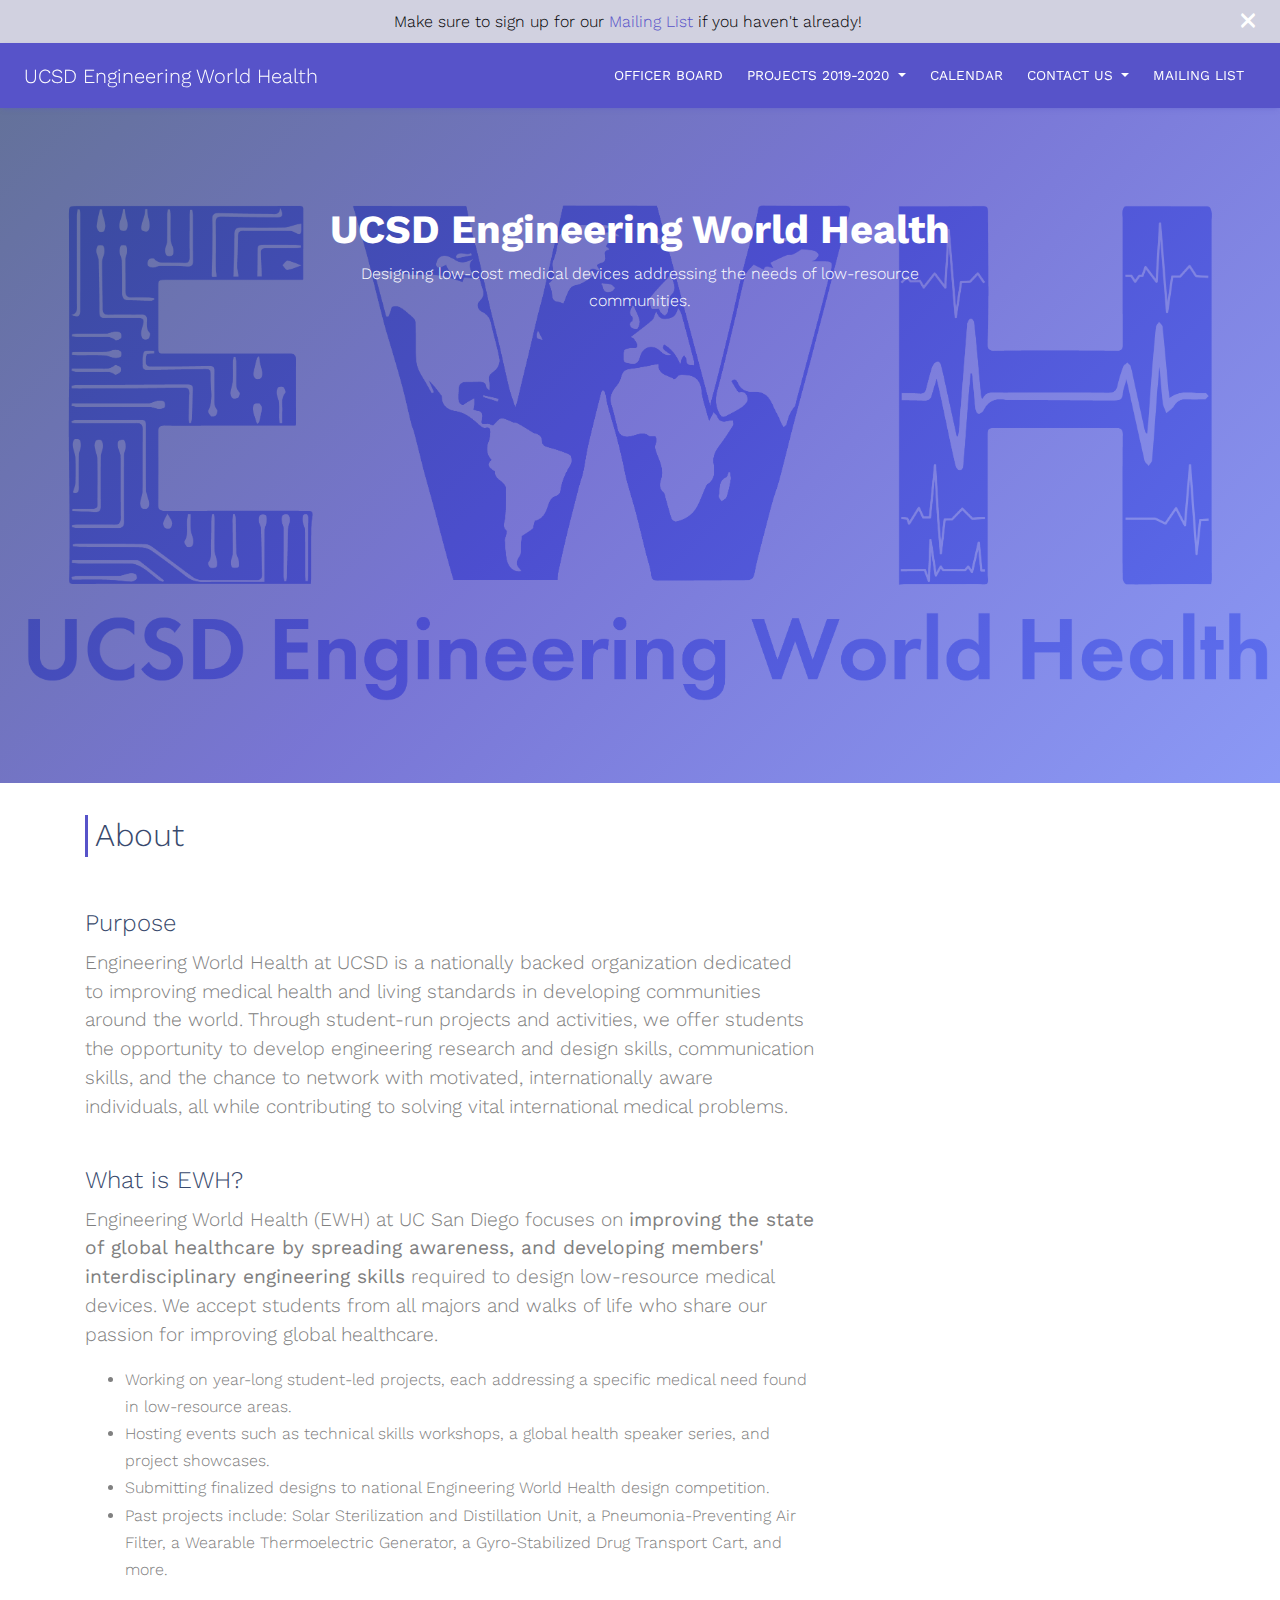
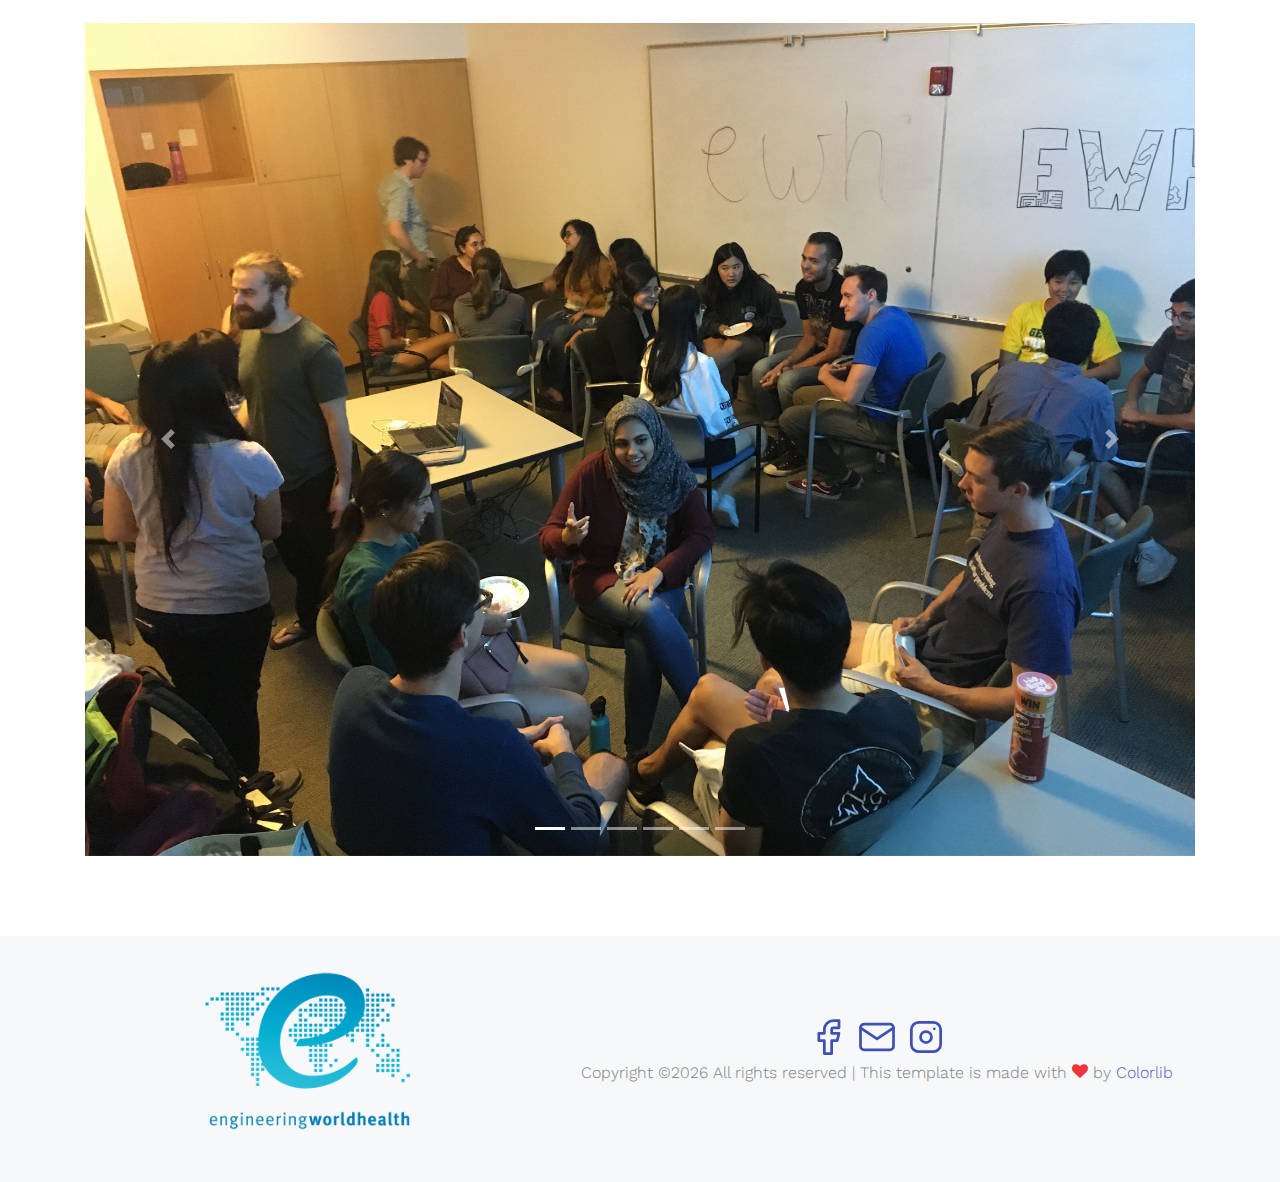
==== commit a1dddb77: "https, streamlining imports, added google analytics" ====
--- a/public_html/index.html
+++ b/public_html/index.html
@@ -1,16 +1,27 @@
 <!doctype html>
 <html lang="en">
   <head>
+	<!-- Global site tag (gtag.js) - Google Analytics -->
+	<script async src="https://www.googletagmanager.com/gtag/js?id=UA-176290317-1"></script>
+	<script>
+	  window.dataLayer = window.dataLayer || [];
+	 function gtag(){dataLayer.push(arguments);}
+	  gtag('js', new Date());
+
+	  gtag('config', 'UA-176290317-1');
+	</script>
+	
     <title>UCSD Engineering World Health</title>
     <meta charset="utf-8">
     <meta name="viewport" content="width=device-width, initial-scale=1, shrink-to-fit=no">
     <link rel="icon" href="images/world-favicon.ico">
-    <link href="https://fonts.googleapis.com/css?family=Work+Sans:100,300,400,700,900" rel="stylesheet">
-    <link rel="stylesheet" href="css/bootstrap.min.css">
+    <link rel="stylesheet" href="fonts/icomoon/style.css">
+	<link href="https://fonts.googleapis.com/css?family=Work+Sans:100,300,400,700,900" rel="stylesheet">
+	<link rel="stylesheet" href="css/bootstrap.min.css">
     <link rel="stylesheet" href="//maxcdn.bootstrapcdn.com/font-awesome/4.3.0/css/font-awesome.min.css">
     <link rel="stylesheet" href="css/nouislider.min.css">
     <link rel="stylesheet" href="css/bootstrap-datetimepicker.css">
-    <link rel="stylesheet" href="css/style.css">
+	<link rel="stylesheet" href="css/style.css">
   </head>
   <body>
   <!-- alert to sign up for mailing list -->
@@ -22,6 +33,8 @@
   </div>
   
   <div data-include="header.html"></header>
+  
+  <div id='header'></div>
   
     <!-- code for the navigation bar -->
 	<nav class="px-4 navbar sticky-top navbar-expand-lg navbar-dark bg-primary mb-0" id="start">
--- a/public_html/fonts/icomoon/style.css
+++ b/public_html/fonts/icomoon/style.css
@@ -0,0 +1,4919 @@
+@font-face {
+  font-family: 'icomoon';
+  src:  url('fonts/icomoon.eot?10si43');
+  src:  url('fonts/icomoon.eot?10si43#iefix') format('embedded-opentype'),
+    url('fonts/icomoon.ttf?10si43') format('truetype'),
+    url('fonts/icomoon.woff?10si43') format('woff'),
+    url('fonts/icomoon.svg?10si43#icomoon') format('svg');
+  font-weight: normal;
+  font-style: normal;
+}
+
+[class^="icon-"], [class*=" icon-"] {
+  /* use !important to prevent issues with browser extensions that change fonts */
+  font-family: 'icomoon' !important;
+  speak: none;
+  font-style: normal;
+  font-weight: normal;
+  font-variant: normal;
+  text-transform: none;
+  line-height: 1;
+
+  /* Better Font Rendering =========== */
+  -webkit-font-smoothing: antialiased;
+  -moz-osx-font-smoothing: grayscale;
+}
+
+.icon-asterisk:before {
+  content: "\f069";
+}
+.icon-plus:before {
+  content: "\f067";
+}
+.icon-question:before {
+  content: "\f128";
+}
+.icon-minus:before {
+  content: "\f068";
+}
+.icon-glass:before {
+  content: "\f000";
+}
+.icon-music:before {
+  content: "\f001";
+}
+.icon-search:before {
+  content: "\f002";
+}
+.icon-envelope-o:before {
+  content: "\f003";
+}
+.icon-heart:before {
+  content: "\f004";
+}
+.icon-star:before {
+  content: "\f005";
+}
+.icon-star-o:before {
+  content: "\f006";
+}
+.icon-user:before {
+  content: "\f007";
+}
+.icon-film:before {
+  content: "\f008";
+}
+.icon-th-large:before {
+  content: "\f009";
+}
+.icon-th:before {
+  content: "\f00a";
+}
+.icon-th-list:before {
+  content: "\f00b";
+}
+.icon-check:before {
+  content: "\f00c";
+}
+.icon-close:before {
+  content: "\f00d";
+}
+.icon-remove:before {
+  content: "\f00d";
+}
+.icon-times:before {
+  content: "\f00d";
+}
+.icon-search-plus:before {
+  content: "\f00e";
+}
+.icon-search-minus:before {
+  content: "\f010";
+}
+.icon-power-off:before {
+  content: "\f011";
+}
+.icon-signal:before {
+  content: "\f012";
+}
+.icon-cog:before {
+  content: "\f013";
+}
+.icon-gear:before {
+  content: "\f013";
+}
+.icon-trash-o:before {
+  content: "\f014";
+}
+.icon-home:before {
+  content: "\f015";
+}
+.icon-file-o:before {
+  content: "\f016";
+}
+.icon-clock-o:before {
+  content: "\f017";
+}
+.icon-road:before {
+  content: "\f018";
+}
+.icon-download:before {
+  content: "\f019";
+}
+.icon-arrow-circle-o-down:before {
+  content: "\f01a";
+}
+.icon-arrow-circle-o-up:before {
+  content: "\f01b";
+}
+.icon-inbox:before {
+  content: "\f01c";
+}
+.icon-play-circle-o:before {
+  content: "\f01d";
+}
+.icon-repeat:before {
+  content: "\f01e";
+}
+.icon-rotate-right:before {
+  content: "\f01e";
+}
+.icon-refresh:before {
+  content: "\f021";
+}
+.icon-list-alt:before {
+  content: "\f022";
+}
+.icon-lock:before {
+  content: "\f023";
+}
+.icon-flag:before {
+  content: "\f024";
+}
+.icon-headphones:before {
+  content: "\f025";
+}
+.icon-volume-off:before {
+  content: "\f026";
+}
+.icon-volume-down:before {
+  content: "\f027";
+}
+.icon-volume-up:before {
+  content: "\f028";
+}
+.icon-qrcode:before {
+  content: "\f029";
+}
+.icon-barcode:before {
+  content: "\f02a";
+}
+.icon-tag:before {
+  content: "\f02b";
+}
+.icon-tags:before {
+  content: "\f02c";
+}
+.icon-book:before {
+  content: "\f02d";
+}
+.icon-bookmark:before {
+  content: "\f02e";
+}
+.icon-print:before {
+  content: "\f02f";
+}
+.icon-camera:before {
+  content: "\f030";
+}
+.icon-font:before {
+  content: "\f031";
+}
+.icon-bold:before {
+  content: "\f032";
+}
+.icon-italic:before {
+  content: "\f033";
+}
+.icon-text-height:before {
+  content: "\f034";
+}
+.icon-text-width:before {
+  content: "\f035";
+}
+.icon-align-left:before {
+  content: "\f036";
+}
+.icon-align-center:before {
+  content: "\f037";
+}
+.icon-align-right:before {
+  content: "\f038";
+}
+.icon-align-justify:before {
+  content: "\f039";
+}
+.icon-list:before {
+  content: "\f03a";
+}
+.icon-dedent:before {
+  content: "\f03b";
+}
+.icon-outdent:before {
+  content: "\f03b";
+}
+.icon-indent:before {
+  content: "\f03c";
+}
+.icon-video-camera:before {
+  content: "\f03d";
+}
+.icon-image:before {
+  content: "\f03e";
+}
+.icon-photo:before {
+  content: "\f03e";
+}
+.icon-picture-o:before {
+  content: "\f03e";
+}
+.icon-pencil:before {
+  content: "\f040";
+}
+.icon-map-marker:before {
+  content: "\f041";
+}
+.icon-adjust:before {
+  content: "\f042";
+}
+.icon-tint:before {
+  content: "\f043";
+}
+.icon-edit:before {
+  content: "\f044";
+}
+.icon-pencil-square-o:before {
+  content: "\f044";
+}
+.icon-share-square-o:before {
+  content: "\f045";
+}
+.icon-check-square-o:before {
+  content: "\f046";
+}
+.icon-arrows:before {
+  content: "\f047";
+}
+.icon-step-backward:before {
+  content: "\f048";
+}
+.icon-fast-backward:before {
+  content: "\f049";
+}
+.icon-backward:before {
+  content: "\f04a";
+}
+.icon-play:before {
+  content: "\f04b";
+}
+.icon-pause:before {
+  content: "\f04c";
+}
+.icon-stop:before {
+  content: "\f04d";
+}
+.icon-forward:before {
+  content: "\f04e";
+}
+.icon-fast-forward:before {
+  content: "\f050";
+}
+.icon-step-forward:before {
+  content: "\f051";
+}
+.icon-eject:before {
+  content: "\f052";
+}
+.icon-chevron-left:before {
+  content: "\f053";
+}
+.icon-chevron-right:before {
+  content: "\f054";
+}
+.icon-plus-circle:before {
+  content: "\f055";
+}
+.icon-minus-circle:before {
+  content: "\f056";
+}
+.icon-times-circle:before {
+  content: "\f057";
+}
+.icon-check-circle:before {
+  content: "\f058";
+}
+.icon-question-circle:before {
+  content: "\f059";
+}
+.icon-info-circle:before {
+  content: "\f05a";
+}
+.icon-crosshairs:before {
+  content: "\f05b";
+}
+.icon-times-circle-o:before {
+  content: "\f05c";
+}
+.icon-check-circle-o:before {
+  content: "\f05d";
+}
+.icon-ban:before {
+  content: "\f05e";
+}
+.icon-arrow-left:before {
+  content: "\f060";
+}
+.icon-arrow-right:before {
+  content: "\f061";
+}
+.icon-arrow-up:before {
+  content: "\f062";
+}
+.icon-arrow-down:before {
+  content: "\f063";
+}
+.icon-mail-forward:before {
+  content: "\f064";
+}
+.icon-share:before {
+  content: "\f064";
+}
+.icon-expand:before {
+  content: "\f065";
+}
+.icon-compress:before {
+  content: "\f066";
+}
+.icon-exclamation-circle:before {
+  content: "\f06a";
+}
+.icon-gift:before {
+  content: "\f06b";
+}
+.icon-leaf:before {
+  content: "\f06c";
+}
+.icon-fire:before {
+  content: "\f06d";
+}
+.icon-eye:before {
+  content: "\f06e";
+}
+.icon-eye-slash:before {
+  content: "\f070";
+}
+.icon-exclamation-triangle:before {
+  content: "\f071";
+}
+.icon-warning:before {
+  content: "\f071";
+}
+.icon-plane:before {
+  content: "\f072";
+}
+.icon-calendar:before {
+  content: "\f073";
+}
+.icon-random:before {
+  content: "\f074";
+}
+.icon-comment:before {
+  content: "\f075";
+}
+.icon-magnet:before {
+  content: "\f076";
+}
+.icon-chevron-up:before {
+  content: "\f077";
+}
+.icon-chevron-down:before {
+  content: "\f078";
+}
+.icon-retweet:before {
+  content: "\f079";
+}
+.icon-shopping-cart:before {
+  content: "\f07a";
+}
+.icon-folder:before {
+  content: "\f07b";
+}
+.icon-folder-open:before {
+  content: "\f07c";
+}
+.icon-arrows-v:before {
+  content: "\f07d";
+}
+.icon-arrows-h:before {
+  content: "\f07e";
+}
+.icon-bar-chart:before {
+  content: "\f080";
+}
+.icon-bar-chart-o:before {
+  content: "\f080";
+}
+.icon-twitter-square:before {
+  content: "\f081";
+}
+.icon-facebook-square:before {
+  content: "\f082";
+}
+.icon-camera-retro:before {
+  content: "\f083";
+}
+.icon-key:before {
+  content: "\f084";
+}
+.icon-cogs:before {
+  content: "\f085";
+}
+.icon-gears:before {
+  content: "\f085";
+}
+.icon-comments:before {
+  content: "\f086";
+}
+.icon-thumbs-o-up:before {
+  content: "\f087";
+}
+.icon-thumbs-o-down:before {
+  content: "\f088";
+}
+.icon-star-half:before {
+  content: "\f089";
+}
+.icon-heart-o:before {
+  content: "\f08a";
+}
+.icon-sign-out:before {
+  content: "\f08b";
+}
+.icon-linkedin-square:before {
+  content: "\f08c";
+}
+.icon-thumb-tack:before {
+  content: "\f08d";
+}
+.icon-external-link:before {
+  content: "\f08e";
+}
+.icon-sign-in:before {
+  content: "\f090";
+}
+.icon-trophy:before {
+  content: "\f091";
+}
+.icon-github-square:before {
+  content: "\f092";
+}
+.icon-upload:before {
+  content: "\f093";
+}
+.icon-lemon-o:before {
+  content: "\f094";
+}
+.icon-phone:before {
+  content: "\f095";
+}
+.icon-square-o:before {
+  content: "\f096";
+}
+.icon-bookmark-o:before {
+  content: "\f097";
+}
+.icon-phone-square:before {
+  content: "\f098";
+}
+.icon-twitter:before {
+  content: "\f099";
+}
+.icon-facebook:before {
+  content: "\f09a";
+}
+.icon-facebook-f:before {
+  content: "\f09a";
+}
+.icon-github:before {
+  content: "\f09b";
+}
+.icon-unlock:before {
+  content: "\f09c";
+}
+.icon-credit-card:before {
+  content: "\f09d";
+}
+.icon-feed:before {
+  content: "\f09e";
+}
+.icon-rss:before {
+  content: "\f09e";
+}
+.icon-hdd-o:before {
+  content: "\f0a0";
+}
+.icon-bullhorn:before {
+  content: "\f0a1";
+}
+.icon-bell-o:before {
+  content: "\f0a2";
+}
+.icon-certificate:before {
+  content: "\f0a3";
+}
+.icon-hand-o-right:before {
+  content: "\f0a4";
+}
+.icon-hand-o-left:before {
+  content: "\f0a5";
+}
+.icon-hand-o-up:before {
+  content: "\f0a6";
+}
+.icon-hand-o-down:before {
+  content: "\f0a7";
+}
+.icon-arrow-circle-left:before {
+  content: "\f0a8";
+}
+.icon-arrow-circle-right:before {
+  content: "\f0a9";
+}
+.icon-arrow-circle-up:before {
+  content: "\f0aa";
+}
+.icon-arrow-circle-down:before {
+  content: "\f0ab";
+}
+.icon-globe:before {
+  content: "\f0ac";
+}
+.icon-wrench:before {
+  content: "\f0ad";
+}
+.icon-tasks:before {
+  content: "\f0ae";
+}
+.icon-filter:before {
+  content: "\f0b0";
+}
+.icon-briefcase:before {
+  content: "\f0b1";
+}
+.icon-arrows-alt:before {
+  content: "\f0b2";
+}
+.icon-group:before {
+  content: "\f0c0";
+}
+.icon-users:before {
+  content: "\f0c0";
+}
+.icon-chain:before {
+  content: "\f0c1";
+}
+.icon-link:before {
+  content: "\f0c1";
+}
+.icon-cloud:before {
+  content: "\f0c2";
+}
+.icon-flask:before {
+  content: "\f0c3";
+}
+.icon-cut:before {
+  content: "\f0c4";
+}
+.icon-scissors:before {
+  content: "\f0c4";
+}
+.icon-copy:before {
+  content: "\f0c5";
+}
+.icon-files-o:before {
+  content: "\f0c5";
+}
+.icon-paperclip:before {
+  content: "\f0c6";
+}
+.icon-floppy-o:before {
+  content: "\f0c7";
+}
+.icon-save:before {
+  content: "\f0c7";
+}
+.icon-square:before {
+  content: "\f0c8";
+}
+.icon-bars:before {
+  content: "\f0c9";
+}
+.icon-navicon:before {
+  content: "\f0c9";
+}
+.icon-reorder:before {
+  content: "\f0c9";
+}
+.icon-list-ul:before {
+  content: "\f0ca";
+}
+.icon-list-ol:before {
+  content: "\f0cb";
+}
+.icon-strikethrough:before {
+  content: "\f0cc";
+}
+.icon-underline:before {
+  content: "\f0cd";
+}
+.icon-table:before {
+  content: "\f0ce";
+}
+.icon-magic:before {
+  content: "\f0d0";
+}
+.icon-truck:before {
+  content: "\f0d1";
+}
+.icon-pinterest:before {
+  content: "\f0d2";
+}
+.icon-pinterest-square:before {
+  content: "\f0d3";
+}
+.icon-google-plus-square:before {
+  content: "\f0d4";
+}
+.icon-google-plus:before {
+  content: "\f0d5";
+}
+.icon-money:before {
+  content: "\f0d6";
+}
+.icon-caret-down:before {
+  content: "\f0d7";
+}
+.icon-caret-up:before {
+  content: "\f0d8";
+}
+.icon-caret-left:before {
+  content: "\f0d9";
+}
+.icon-caret-right:before {
+  content: "\f0da";
+}
+.icon-columns:before {
+  content: "\f0db";
+}
+.icon-sort:before {
+  content: "\f0dc";
+}
+.icon-unsorted:before {
+  content: "\f0dc";
+}
+.icon-sort-desc:before {
+  content: "\f0dd";
+}
+.icon-sort-down:before {
+  content: "\f0dd";
+}
+.icon-sort-asc:before {
+  content: "\f0de";
+}
+.icon-sort-up:before {
+  content: "\f0de";
+}
+.icon-envelope:before {
+  content: "\f0e0";
+}
+.icon-linkedin:before {
+  content: "\f0e1";
+}
+.icon-rotate-left:before {
+  content: "\f0e2";
+}
+.icon-undo:before {
+  content: "\f0e2";
+}
+.icon-gavel:before {
+  content: "\f0e3";
+}
+.icon-legal:before {
+  content: "\f0e3";
+}
+.icon-dashboard:before {
+  content: "\f0e4";
+}
+.icon-tachometer:before {
+  content: "\f0e4";
+}
+.icon-comment-o:before {
+  content: "\f0e5";
+}
+.icon-comments-o:before {
+  content: "\f0e6";
+}
+.icon-bolt:before {
+  content: "\f0e7";
+}
+.icon-flash:before {
+  content: "\f0e7";
+}
+.icon-sitemap:before {
+  content: "\f0e8";
+}
+.icon-umbrella:before {
+  content: "\f0e9";
+}
+.icon-clipboard:before {
+  content: "\f0ea";
+}
+.icon-paste:before {
+  content: "\f0ea";
+}
+.icon-lightbulb-o:before {
+  content: "\f0eb";
+}
+.icon-exchange:before {
+  content: "\f0ec";
+}
+.icon-cloud-download:before {
+  content: "\f0ed";
+}
+.icon-cloud-upload:before {
+  content: "\f0ee";
+}
+.icon-user-md:before {
+  content: "\f0f0";
+}
+.icon-stethoscope:before {
+  content: "\f0f1";
+}
+.icon-suitcase:before {
+  content: "\f0f2";
+}
+.icon-bell:before {
+  content: "\f0f3";
+}
+.icon-coffee:before {
+  content: "\f0f4";
+}
+.icon-cutlery:before {
+  content: "\f0f5";
+}
+.icon-file-text-o:before {
+  content: "\f0f6";
+}
+.icon-building-o:before {
+  content: "\f0f7";
+}
+.icon-hospital-o:before {
+  content: "\f0f8";
+}
+.icon-ambulance:before {
+  content: "\f0f9";
+}
+.icon-medkit:before {
+  content: "\f0fa";
+}
+.icon-fighter-jet:before {
+  content: "\f0fb";
+}
+.icon-beer:before {
+  content: "\f0fc";
+}
+.icon-h-square:before {
+  content: "\f0fd";
+}
+.icon-plus-square:before {
+  content: "\f0fe";
+}
+.icon-angle-double-left:before {
+  content: "\f100";
+}
+.icon-angle-double-right:before {
+  content: "\f101";
+}
+.icon-angle-double-up:before {
+  content: "\f102";
+}
+.icon-angle-double-down:before {
+  content: "\f103";
+}
+.icon-angle-left:before {
+  content: "\f104";
+}
+.icon-angle-right:before {
+  content: "\f105";
+}
+.icon-angle-up:before {
+  content: "\f106";
+}
+.icon-angle-down:before {
+  content: "\f107";
+}
+.icon-desktop:before {
+  content: "\f108";
+}
+.icon-laptop:before {
+  content: "\f109";
+}
+.icon-tablet:before {
+  content: "\f10a";
+}
+.icon-mobile:before {
+  content: "\f10b";
+}
+.icon-mobile-phone:before {
+  content: "\f10b";
+}
+.icon-circle-o:before {
+  content: "\f10c";
+}
+.icon-quote-left:before {
+  content: "\f10d";
+}
+.icon-quote-right:before {
+  content: "\f10e";
+}
+.icon-spinner:before {
+  content: "\f110";
+}
+.icon-circle:before {
+  content: "\f111";
+}
+.icon-mail-reply:before {
+  content: "\f112";
+}
+.icon-reply:before {
+  content: "\f112";
+}
+.icon-github-alt:before {
+  content: "\f113";
+}
+.icon-folder-o:before {
+  content: "\f114";
+}
+.icon-folder-open-o:before {
+  content: "\f115";
+}
+.icon-smile-o:before {
+  content: "\f118";
+}
+.icon-frown-o:before {
+  content: "\f119";
+}
+.icon-meh-o:before {
+  content: "\f11a";
+}
+.icon-gamepad:before {
+  content: "\f11b";
+}
+.icon-keyboard-o:before {
+  content: "\f11c";
+}
+.icon-flag-o:before {
+  content: "\f11d";
+}
+.icon-flag-checkered:before {
+  content: "\f11e";
+}
+.icon-terminal:before {
+  content: "\f120";
+}
+.icon-code:before {
+  content: "\f121";
+}
+.icon-mail-reply-all:before {
+  content: "\f122";
+}
+.icon-reply-all:before {
+  content: "\f122";
+}
+.icon-star-half-empty:before {
+  content: "\f123";
+}
+.icon-star-half-full:before {
+  content: "\f123";
+}
+.icon-star-half-o:before {
+  content: "\f123";
+}
+.icon-location-arrow:before {
+  content: "\f124";
+}
+.icon-crop:before {
+  content: "\f125";
+}
+.icon-code-fork:before {
+  content: "\f126";
+}
+.icon-chain-broken:before {
+  content: "\f127";
+}
+.icon-unlink:before {
+  content: "\f127";
+}
+.icon-info:before {
+  content: "\f129";
+}
+.icon-exclamation:before {
+  content: "\f12a";
+}
+.icon-superscript:before {
+  content: "\f12b";
+}
+.icon-subscript:before {
+  content: "\f12c";
+}
+.icon-eraser:before {
+  content: "\f12d";
+}
+.icon-puzzle-piece:before {
+  content: "\f12e";
+}
+.icon-microphone:before {
+  content: "\f130";
+}
+.icon-microphone-slash:before {
+  content: "\f131";
+}
+.icon-shield:before {
+  content: "\f132";
+}
+.icon-calendar-o:before {
+  content: "\f133";
+}
+.icon-fire-extinguisher:before {
+  content: "\f134";
+}
+.icon-rocket:before {
+  content: "\f135";
+}
+.icon-maxcdn:before {
+  content: "\f136";
+}
+.icon-chevron-circle-left:before {
+  content: "\f137";
+}
+.icon-chevron-circle-right:before {
+  content: "\f138";
+}
+.icon-chevron-circle-up:before {
+  content: "\f139";
+}
+.icon-chevron-circle-down:before {
+  content: "\f13a";
+}
+.icon-html5:before {
+  content: "\f13b";
+}
+.icon-css3:before {
+  content: "\f13c";
+}
+.icon-anchor:before {
+  content: "\f13d";
+}
+.icon-unlock-alt:before {
+  content: "\f13e";
+}
+.icon-bullseye:before {
+  content: "\f140";
+}
+.icon-ellipsis-h:before {
+  content: "\f141";
+}
+.icon-ellipsis-v:before {
+  content: "\f142";
+}
+.icon-rss-square:before {
+  content: "\f143";
+}
+.icon-play-circle:before {
+  content: "\f144";
+}
+.icon-ticket:before {
+  content: "\f145";
+}
+.icon-minus-square:before {
+  content: "\f146";
+}
+.icon-minus-square-o:before {
+  content: "\f147";
+}
+.icon-level-up:before {
+  content: "\f148";
+}
+.icon-level-down:before {
+  content: "\f149";
+}
+.icon-check-square:before {
+  content: "\f14a";
+}
+.icon-pencil-square:before {
+  content: "\f14b";
+}
+.icon-external-link-square:before {
+  content: "\f14c";
+}
+.icon-share-square:before {
+  content: "\f14d";
+}
+.icon-compass:before {
+  content: "\f14e";
+}
+.icon-caret-square-o-down:before {
+  content: "\f150";
+}
+.icon-toggle-down:before {
+  content: "\f150";
+}
+.icon-caret-square-o-up:before {
+  content: "\f151";
+}
+.icon-toggle-up:before {
+  content: "\f151";
+}
+.icon-caret-square-o-right:before {
+  content: "\f152";
+}
+.icon-toggle-right:before {
+  content: "\f152";
+}
+.icon-eur:before {
+  content: "\f153";
+}
+.icon-euro:before {
+  content: "\f153";
+}
+.icon-gbp:before {
+  content: "\f154";
+}
+.icon-dollar:before {
+  content: "\f155";
+}
+.icon-usd:before {
+  content: "\f155";
+}
+.icon-inr:before {
+  content: "\f156";
+}
+.icon-rupee:before {
+  content: "\f156";
+}
+.icon-cny:before {
+  content: "\f157";
+}
+.icon-jpy:before {
+  content: "\f157";
+}
+.icon-rmb:before {
+  content: "\f157";
+}
+.icon-yen:before {
+  content: "\f157";
+}
+.icon-rouble:before {
+  content: "\f158";
+}
+.icon-rub:before {
+  content: "\f158";
+}
+.icon-ruble:before {
+  content: "\f158";
+}
+.icon-krw:before {
+  content: "\f159";
+}
+.icon-won:before {
+  content: "\f159";
+}
+.icon-bitcoin:before {
+  content: "\f15a";
+}
+.icon-btc:before {
+  content: "\f15a";
+}
+.icon-file:before {
+  content: "\f15b";
+}
+.icon-file-text:before {
+  content: "\f15c";
+}
+.icon-sort-alpha-asc:before {
+  content: "\f15d";
+}
+.icon-sort-alpha-desc:before {
+  content: "\f15e";
+}
+.icon-sort-amount-asc:before {
+  content: "\f160";
+}
+.icon-sort-amount-desc:before {
+  content: "\f161";
+}
+.icon-sort-numeric-asc:before {
+  content: "\f162";
+}
+.icon-sort-numeric-desc:before {
+  content: "\f163";
+}
+.icon-thumbs-up:before {
+  content: "\f164";
+}
+.icon-thumbs-down:before {
+  content: "\f165";
+}
+.icon-youtube-square:before {
+  content: "\f166";
+}
+.icon-youtube:before {
+  content: "\f167";
+}
+.icon-xing:before {
+  content: "\f168";
+}
+.icon-xing-square:before {
+  content: "\f169";
+}
+.icon-youtube-play:before {
+  content: "\f16a";
+}
+.icon-dropbox:before {
+  content: "\f16b";
+}
+.icon-stack-overflow:before {
+  content: "\f16c";
+}
+.icon-instagram:before {
+  content: "\f16d";
+}
+.icon-flickr:before {
+  content: "\f16e";
+}
+.icon-adn:before {
+  content: "\f170";
+}
+.icon-bitbucket:before {
+  content: "\f171";
+}
+.icon-bitbucket-square:before {
+  content: "\f172";
+}
+.icon-tumblr:before {
+  content: "\f173";
+}
+.icon-tumblr-square:before {
+  content: "\f174";
+}
+.icon-long-arrow-down:before {
+  content: "\f175";
+}
+.icon-long-arrow-up:before {
+  content: "\f176";
+}
+.icon-long-arrow-left:before {
+  content: "\f177";
+}
+.icon-long-arrow-right:before {
+  content: "\f178";
+}
+.icon-apple:before {
+  content: "\f179";
+}
+.icon-windows:before {
+  content: "\f17a";
+}
+.icon-android:before {
+  content: "\f17b";
+}
+.icon-linux:before {
+  content: "\f17c";
+}
+.icon-dribbble:before {
+  content: "\f17d";
+}
+.icon-skype:before {
+  content: "\f17e";
+}
+.icon-foursquare:before {
+  content: "\f180";
+}
+.icon-trello:before {
+  content: "\f181";
+}
+.icon-female:before {
+  content: "\f182";
+}
+.icon-male:before {
+  content: "\f183";
+}
+.icon-gittip:before {
+  content: "\f184";
+}
+.icon-gratipay:before {
+  content: "\f184";
+}
+.icon-sun-o:before {
+  content: "\f185";
+}
+.icon-moon-o:before {
+  content: "\f186";
+}
+.icon-archive:before {
+  content: "\f187";
+}
+.icon-bug:before {
+  content: "\f188";
+}
+.icon-vk:before {
+  content: "\f189";
+}
+.icon-weibo:before {
+  content: "\f18a";
+}
+.icon-renren:before {
+  content: "\f18b";
+}
+.icon-pagelines:before {
+  content: "\f18c";
+}
+.icon-stack-exchange:before {
+  content: "\f18d";
+}
+.icon-arrow-circle-o-right:before {
+  content: "\f18e";
+}
+.icon-arrow-circle-o-left:before {
+  content: "\f190";
+}
+.icon-caret-square-o-left:before {
+  content: "\f191";
+}
+.icon-toggle-left:before {
+  content: "\f191";
+}
+.icon-dot-circle-o:before {
+  content: "\f192";
+}
+.icon-wheelchair:before {
+  content: "\f193";
+}
+.icon-vimeo-square:before {
+  content: "\f194";
+}
+.icon-try:before {
+  content: "\f195";
+}
+.icon-turkish-lira:before {
+  content: "\f195";
+}
+.icon-plus-square-o:before {
+  content: "\f196";
+}
+.icon-space-shuttle:before {
+  content: "\f197";
+}
+.icon-slack:before {
+  content: "\f198";
+}
+.icon-envelope-square:before {
+  content: "\f199";
+}
+.icon-wordpress:before {
+  content: "\f19a";
+}
+.icon-openid:before {
+  content: "\f19b";
+}
+.icon-bank:before {
+  content: "\f19c";
+}
+.icon-institution:before {
+  content: "\f19c";
+}
+.icon-university:before {
+  content: "\f19c";
+}
+.icon-graduation-cap:before {
+  content: "\f19d";
+}
+.icon-mortar-board:before {
+  content: "\f19d";
+}
+.icon-yahoo:before {
+  content: "\f19e";
+}
+.icon-google:before {
+  content: "\f1a0";
+}
+.icon-reddit:before {
+  content: "\f1a1";
+}
+.icon-reddit-square:before {
+  content: "\f1a2";
+}
+.icon-stumbleupon-circle:before {
+  content: "\f1a3";
+}
+.icon-stumbleupon:before {
+  content: "\f1a4";
+}
+.icon-delicious:before {
+  content: "\f1a5";
+}
+.icon-digg:before {
+  content: "\f1a6";
+}
+.icon-pied-piper-pp:before {
+  content: "\f1a7";
+}
+.icon-pied-piper-alt:before {
+  content: "\f1a8";
+}
+.icon-drupal:before {
+  content: "\f1a9";
+}
+.icon-joomla:before {
+  content: "\f1aa";
+}
+.icon-language:before {
+  content: "\f1ab";
+}
+.icon-fax:before {
+  content: "\f1ac";
+}
+.icon-building:before {
+  content: "\f1ad";
+}
+.icon-child:before {
+  content: "\f1ae";
+}
+.icon-paw:before {
+  content: "\f1b0";
+}
+.icon-spoon:before {
+  content: "\f1b1";
+}
+.icon-cube:before {
+  content: "\f1b2";
+}
+.icon-cubes:before {
+  content: "\f1b3";
+}
+.icon-behance:before {
+  content: "\f1b4";
+}
+.icon-behance-square:before {
+  content: "\f1b5";
+}
+.icon-steam:before {
+  content: "\f1b6";
+}
+.icon-steam-square:before {
+  content: "\f1b7";
+}
+.icon-recycle:before {
+  content: "\f1b8";
+}
+.icon-automobile:before {
+  content: "\f1b9";
+}
+.icon-car:before {
+  content: "\f1b9";
+}
+.icon-cab:before {
+  content: "\f1ba";
+}
+.icon-taxi:before {
+  content: "\f1ba";
+}
+.icon-tree:before {
+  content: "\f1bb";
+}
+.icon-spotify:before {
+  content: "\f1bc";
+}
+.icon-deviantart:before {
+  content: "\f1bd";
+}
+.icon-soundcloud:before {
+  content: "\f1be";
+}
+.icon-database:before {
+  content: "\f1c0";
+}
+.icon-file-pdf-o:before {
+  content: "\f1c1";
+}
+.icon-file-word-o:before {
+  content: "\f1c2";
+}
+.icon-file-excel-o:before {
+  content: "\f1c3";
+}
+.icon-file-powerpoint-o:before {
+  content: "\f1c4";
+}
+.icon-file-image-o:before {
+  content: "\f1c5";
+}
+.icon-file-photo-o:before {
+  content: "\f1c5";
+}
+.icon-file-picture-o:before {
+  content: "\f1c5";
+}
+.icon-file-archive-o:before {
+  content: "\f1c6";
+}
+.icon-file-zip-o:before {
+  content: "\f1c6";
+}
+.icon-file-audio-o:before {
+  content: "\f1c7";
+}
+.icon-file-sound-o:before {
+  content: "\f1c7";
+}
+.icon-file-movie-o:before {
+  content: "\f1c8";
+}
+.icon-file-video-o:before {
+  content: "\f1c8";
+}
+.icon-file-code-o:before {
+  content: "\f1c9";
+}
+.icon-vine:before {
+  content: "\f1ca";
+}
+.icon-codepen:before {
+  content: "\f1cb";
+}
+.icon-jsfiddle:before {
+  content: "\f1cc";
+}
+.icon-life-bouy:before {
+  content: "\f1cd";
+}
+.icon-life-buoy:before {
+  content: "\f1cd";
+}
+.icon-life-ring:before {
+  content: "\f1cd";
+}
+.icon-life-saver:before {
+  content: "\f1cd";
+}
+.icon-support:before {
+  content: "\f1cd";
+}
+.icon-circle-o-notch:before {
+  content: "\f1ce";
+}
+.icon-ra:before {
+  content: "\f1d0";
+}
+.icon-rebel:before {
+  content: "\f1d0";
+}
+.icon-resistance:before {
+  content: "\f1d0";
+}
+.icon-empire:before {
+  content: "\f1d1";
+}
+.icon-ge:before {
+  content: "\f1d1";
+}
+.icon-git-square:before {
+  content: "\f1d2";
+}
+.icon-git:before {
+  content: "\f1d3";
+}
+.icon-hacker-news:before {
+  content: "\f1d4";
+}
+.icon-y-combinator-square:before {
+  content: "\f1d4";
+}
+.icon-yc-square:before {
+  content: "\f1d4";
+}
+.icon-tencent-weibo:before {
+  content: "\f1d5";
+}
+.icon-qq:before {
+  content: "\f1d6";
+}
+.icon-wechat:before {
+  content: "\f1d7";
+}
+.icon-weixin:before {
+  content: "\f1d7";
+}
+.icon-paper-plane:before {
+  content: "\f1d8";
+}
+.icon-send:before {
+  content: "\f1d8";
+}
+.icon-paper-plane-o:before {
+  content: "\f1d9";
+}
+.icon-send-o:before {
+  content: "\f1d9";
+}
+.icon-history:before {
+  content: "\f1da";
+}
+.icon-circle-thin:before {
+  content: "\f1db";
+}
+.icon-header:before {
+  content: "\f1dc";
+}
+.icon-paragraph:before {
+  content: "\f1dd";
+}
+.icon-sliders:before {
+  content: "\f1de";
+}
+.icon-share-alt:before {
+  content: "\f1e0";
+}
+.icon-share-alt-square:before {
+  content: "\f1e1";
+}
+.icon-bomb:before {
+  content: "\f1e2";
+}
+.icon-futbol-o:before {
+  content: "\f1e3";
+}
+.icon-soccer-ball-o:before {
+  content: "\f1e3";
+}
+.icon-tty:before {
+  content: "\f1e4";
+}
+.icon-binoculars:before {
+  content: "\f1e5";
+}
+.icon-plug:before {
+  content: "\f1e6";
+}
+.icon-slideshare:before {
+  content: "\f1e7";
+}
+.icon-twitch:before {
+  content: "\f1e8";
+}
+.icon-yelp:before {
+  content: "\f1e9";
+}
+.icon-newspaper-o:before {
+  content: "\f1ea";
+}
+.icon-wifi:before {
+  content: "\f1eb";
+}
+.icon-calculator:before {
+  content: "\f1ec";
+}
+.icon-paypal:before {
+  content: "\f1ed";
+}
+.icon-google-wallet:before {
+  content: "\f1ee";
+}
+.icon-cc-visa:before {
+  content: "\f1f0";
+}
+.icon-cc-mastercard:before {
+  content: "\f1f1";
+}
+.icon-cc-discover:before {
+  content: "\f1f2";
+}
+.icon-cc-amex:before {
+  content: "\f1f3";
+}
+.icon-cc-paypal:before {
+  content: "\f1f4";
+}
+.icon-cc-stripe:before {
+  content: "\f1f5";
+}
+.icon-bell-slash:before {
+  content: "\f1f6";
+}
+.icon-bell-slash-o:before {
+  content: "\f1f7";
+}
+.icon-trash:before {
+  content: "\f1f8";
+}
+.icon-copyright:before {
+  content: "\f1f9";
+}
+.icon-at:before {
+  content: "\f1fa";
+}
+.icon-eyedropper:before {
+  content: "\f1fb";
+}
+.icon-paint-brush:before {
+  content: "\f1fc";
+}
+.icon-birthday-cake:before {
+  content: "\f1fd";
+}
+.icon-area-chart:before {
+  content: "\f1fe";
+}
+.icon-pie-chart:before {
+  content: "\f200";
+}
+.icon-line-chart:before {
+  content: "\f201";
+}
+.icon-lastfm:before {
+  content: "\f202";
+}
+.icon-lastfm-square:before {
+  content: "\f203";
+}
+.icon-toggle-off:before {
+  content: "\f204";
+}
+.icon-toggle-on:before {
+  content: "\f205";
+}
+.icon-bicycle:before {
+  content: "\f206";
+}
+.icon-bus:before {
+  content: "\f207";
+}
+.icon-ioxhost:before {
+  content: "\f208";
+}
+.icon-angellist:before {
+  content: "\f209";
+}
+.icon-cc:before {
+  content: "\f20a";
+}
+.icon-ils:before {
+  content: "\f20b";
+}
+.icon-shekel:before {
+  content: "\f20b";
+}
+.icon-sheqel:before {
+  content: "\f20b";
+}
+.icon-meanpath:before {
+  content: "\f20c";
+}
+.icon-buysellads:before {
+  content: "\f20d";
+}
+.icon-connectdevelop:before {
+  content: "\f20e";
+}
+.icon-dashcube:before {
+  content: "\f210";
+}
+.icon-forumbee:before {
+  content: "\f211";
+}
+.icon-leanpub:before {
+  content: "\f212";
+}
+.icon-sellsy:before {
+  content: "\f213";
+}
+.icon-shirtsinbulk:before {
+  content: "\f214";
+}
+.icon-simplybuilt:before {
+  content: "\f215";
+}
+.icon-skyatlas:before {
+  content: "\f216";
+}
+.icon-cart-plus:before {
+  content: "\f217";
+}
+.icon-cart-arrow-down:before {
+  content: "\f218";
+}
+.icon-diamond:before {
+  content: "\f219";
+}
+.icon-ship:before {
+  content: "\f21a";
+}
+.icon-user-secret:before {
+  content: "\f21b";
+}
+.icon-motorcycle:before {
+  content: "\f21c";
+}
+.icon-street-view:before {
+  content: "\f21d";
+}
+.icon-heartbeat:before {
+  content: "\f21e";
+}
+.icon-venus:before {
+  content: "\f221";
+}
+.icon-mars:before {
+  content: "\f222";
+}
+.icon-mercury:before {
+  content: "\f223";
+}
+.icon-intersex:before {
+  content: "\f224";
+}
+.icon-transgender:before {
+  content: "\f224";
+}
+.icon-transgender-alt:before {
+  content: "\f225";
+}
+.icon-venus-double:before {
+  content: "\f226";
+}
+.icon-mars-double:before {
+  content: "\f227";
+}
+.icon-venus-mars:before {
+  content: "\f228";
+}
+.icon-mars-stroke:before {
+  content: "\f229";
+}
+.icon-mars-stroke-v:before {
+  content: "\f22a";
+}
+.icon-mars-stroke-h:before {
+  content: "\f22b";
+}
+.icon-neuter:before {
+  content: "\f22c";
+}
+.icon-genderless:before {
+  content: "\f22d";
+}
+.icon-facebook-official:before {
+  content: "\f230";
+}
+.icon-pinterest-p:before {
+  content: "\f231";
+}
+.icon-whatsapp:before {
+  content: "\f232";
+}
+.icon-server:before {
+  content: "\f233";
+}
+.icon-user-plus:before {
+  content: "\f234";
+}
+.icon-user-times:before {
+  content: "\f235";
+}
+.icon-bed:before {
+  content: "\f236";
+}
+.icon-hotel:before {
+  content: "\f236";
+}
+.icon-viacoin:before {
+  content: "\f237";
+}
+.icon-train:before {
+  content: "\f238";
+}
+.icon-subway:before {
+  content: "\f239";
+}
+.icon-medium:before {
+  content: "\f23a";
+}
+.icon-y-combinator:before {
+  content: "\f23b";
+}
+.icon-yc:before {
+  content: "\f23b";
+}
+.icon-optin-monster:before {
+  content: "\f23c";
+}
+.icon-opencart:before {
+  content: "\f23d";
+}
+.icon-expeditedssl:before {
+  content: "\f23e";
+}
+.icon-battery:before {
+  content: "\f240";
+}
+.icon-battery-4:before {
+  content: "\f240";
+}
+.icon-battery-full:before {
+  content: "\f240";
+}
+.icon-battery-3:before {
+  content: "\f241";
+}
+.icon-battery-three-quarters:before {
+  content: "\f241";
+}
+.icon-battery-2:before {
+  content: "\f242";
+}
+.icon-battery-half:before {
+  content: "\f242";
+}
+.icon-battery-1:before {
+  content: "\f243";
+}
+.icon-battery-quarter:before {
+  content: "\f243";
+}
+.icon-battery-0:before {
+  content: "\f244";
+}
+.icon-battery-empty:before {
+  content: "\f244";
+}
+.icon-mouse-pointer:before {
+  content: "\f245";
+}
+.icon-i-cursor:before {
+  content: "\f246";
+}
+.icon-object-group:before {
+  content: "\f247";
+}
+.icon-object-ungroup:before {
+  content: "\f248";
+}
+.icon-sticky-note:before {
+  content: "\f249";
+}
+.icon-sticky-note-o:before {
+  content: "\f24a";
+}
+.icon-cc-jcb:before {
+  content: "\f24b";
+}
+.icon-cc-diners-club:before {
+  content: "\f24c";
+}
+.icon-clone:before {
+  content: "\f24d";
+}
+.icon-balance-scale:before {
+  content: "\f24e";
+}
+.icon-hourglass-o:before {
+  content: "\f250";
+}
+.icon-hourglass-1:before {
+  content: "\f251";
+}
+.icon-hourglass-start:before {
+  content: "\f251";
+}
+.icon-hourglass-2:before {
+  content: "\f252";
+}
+.icon-hourglass-half:before {
+  content: "\f252";
+}
+.icon-hourglass-3:before {
+  content: "\f253";
+}
+.icon-hourglass-end:before {
+  content: "\f253";
+}
+.icon-hourglass:before {
+  content: "\f254";
+}
+.icon-hand-grab-o:before {
+  content: "\f255";
+}
+.icon-hand-rock-o:before {
+  content: "\f255";
+}
+.icon-hand-paper-o:before {
+  content: "\f256";
+}
+.icon-hand-stop-o:before {
+  content: "\f256";
+}
+.icon-hand-scissors-o:before {
+  content: "\f257";
+}
+.icon-hand-lizard-o:before {
+  content: "\f258";
+}
+.icon-hand-spock-o:before {
+  content: "\f259";
+}
+.icon-hand-pointer-o:before {
+  content: "\f25a";
+}
+.icon-hand-peace-o:before {
+  content: "\f25b";
+}
+.icon-trademark:before {
+  content: "\f25c";
+}
+.icon-registered:before {
+  content: "\f25d";
+}
+.icon-creative-commons:before {
+  content: "\f25e";
+}
+.icon-gg:before {
+  content: "\f260";
+}
+.icon-gg-circle:before {
+  content: "\f261";
+}
+.icon-tripadvisor:before {
+  content: "\f262";
+}
+.icon-odnoklassniki:before {
+  content: "\f263";
+}
+.icon-odnoklassniki-square:before {
+  content: "\f264";
+}
+.icon-get-pocket:before {
+  content: "\f265";
+}
+.icon-wikipedia-w:before {
+  content: "\f266";
+}
+.icon-safari:before {
+  content: "\f267";
+}
+.icon-chrome:before {
+  content: "\f268";
+}
+.icon-firefox:before {
+  content: "\f269";
+}
+.icon-opera:before {
+  content: "\f26a";
+}
+.icon-internet-explorer:before {
+  content: "\f26b";
+}
+.icon-television:before {
+  content: "\f26c";
+}
+.icon-tv:before {
+  content: "\f26c";
+}
+.icon-contao:before {
+  content: "\f26d";
+}
+.icon-500px:before {
+  content: "\f26e";
+}
+.icon-amazon:before {
+  content: "\f270";
+}
+.icon-calendar-plus-o:before {
+  content: "\f271";
+}
+.icon-calendar-minus-o:before {
+  content: "\f272";
+}
+.icon-calendar-times-o:before {
+  content: "\f273";
+}
+.icon-calendar-check-o:before {
+  content: "\f274";
+}
+.icon-industry:before {
+  content: "\f275";
+}
+.icon-map-pin:before {
+  content: "\f276";
+}
+.icon-map-signs:before {
+  content: "\f277";
+}
+.icon-map-o:before {
+  content: "\f278";
+}
+.icon-map:before {
+  content: "\f279";
+}
+.icon-commenting:before {
+  content: "\f27a";
+}
+.icon-commenting-o:before {
+  content: "\f27b";
+}
+.icon-houzz:before {
+  content: "\f27c";
+}
+.icon-vimeo:before {
+  content: "\f27d";
+}
+.icon-black-tie:before {
+  content: "\f27e";
+}
+.icon-fonticons:before {
+  content: "\f280";
+}
+.icon-reddit-alien:before {
+  content: "\f281";
+}
+.icon-edge:before {
+  content: "\f282";
+}
+.icon-credit-card-alt:before {
+  content: "\f283";
+}
+.icon-codiepie:before {
+  content: "\f284";
+}
+.icon-modx:before {
+  content: "\f285";
+}
+.icon-fort-awesome:before {
+  content: "\f286";
+}
+.icon-usb:before {
+  content: "\f287";
+}
+.icon-product-hunt:before {
+  content: "\f288";
+}
+.icon-mixcloud:before {
+  content: "\f289";
+}
+.icon-scribd:before {
+  content: "\f28a";
+}
+.icon-pause-circle:before {
+  content: "\f28b";
+}
+.icon-pause-circle-o:before {
+  content: "\f28c";
+}
+.icon-stop-circle:before {
+  content: "\f28d";
+}
+.icon-stop-circle-o:before {
+  content: "\f28e";
+}
+.icon-shopping-bag:before {
+  content: "\f290";
+}
+.icon-shopping-basket:before {
+  content: "\f291";
+}
+.icon-hashtag:before {
+  content: "\f292";
+}
+.icon-bluetooth:before {
+  content: "\f293";
+}
+.icon-bluetooth-b:before {
+  content: "\f294";
+}
+.icon-percent:before {
+  content: "\f295";
+}
+.icon-gitlab:before {
+  content: "\f296";
+}
+.icon-wpbeginner:before {
+  content: "\f297";
+}
+.icon-wpforms:before {
+  content: "\f298";
+}
+.icon-envira:before {
+  content: "\f299";
+}
+.icon-universal-access:before {
+  content: "\f29a";
+}
+.icon-wheelchair-alt:before {
+  content: "\f29b";
+}
+.icon-question-circle-o:before {
+  content: "\f29c";
+}
+.icon-blind:before {
+  content: "\f29d";
+}
+.icon-audio-description:before {
+  content: "\f29e";
+}
+.icon-volume-control-phone:before {
+  content: "\f2a0";
+}
+.icon-braille:before {
+  content: "\f2a1";
+}
+.icon-assistive-listening-systems:before {
+  content: "\f2a2";
+}
+.icon-american-sign-language-interpreting:before {
+  content: "\f2a3";
+}
+.icon-asl-interpreting:before {
+  content: "\f2a3";
+}
+.icon-deaf:before {
+  content: "\f2a4";
+}
+.icon-deafness:before {
+  content: "\f2a4";
+}
+.icon-hard-of-hearing:before {
+  content: "\f2a4";
+}
+.icon-glide:before {
+  content: "\f2a5";
+}
+.icon-glide-g:before {
+  content: "\f2a6";
+}
+.icon-sign-language:before {
+  content: "\f2a7";
+}
+.icon-signing:before {
+  content: "\f2a7";
+}
+.icon-low-vision:before {
+  content: "\f2a8";
+}
+.icon-viadeo:before {
+  content: "\f2a9";
+}
+.icon-viadeo-square:before {
+  content: "\f2aa";
+}
+.icon-snapchat:before {
+  content: "\f2ab";
+}
+.icon-snapchat-ghost:before {
+  content: "\f2ac";
+}
+.icon-snapchat-square:before {
+  content: "\f2ad";
+}
+.icon-pied-piper:before {
+  content: "\f2ae";
+}
+.icon-first-order:before {
+  content: "\f2b0";
+}
+.icon-yoast:before {
+  content: "\f2b1";
+}
+.icon-themeisle:before {
+  content: "\f2b2";
+}
+.icon-google-plus-circle:before {
+  content: "\f2b3";
+}
+.icon-google-plus-official:before {
+  content: "\f2b3";
+}
+.icon-fa:before {
+  content: "\f2b4";
+}
+.icon-font-awesome:before {
+  content: "\f2b4";
+}
+.icon-handshake-o:before {
+  content: "\f2b5";
+}
+.icon-envelope-open:before {
+  content: "\f2b6";
+}
+.icon-envelope-open-o:before {
+  content: "\f2b7";
+}
+.icon-linode:before {
+  content: "\f2b8";
+}
+.icon-address-book:before {
+  content: "\f2b9";
+}
+.icon-address-book-o:before {
+  content: "\f2ba";
+}
+.icon-address-card:before {
+  content: "\f2bb";
+}
+.icon-vcard:before {
+  content: "\f2bb";
+}
+.icon-address-card-o:before {
+  content: "\f2bc";
+}
+.icon-vcard-o:before {
+  content: "\f2bc";
+}
+.icon-user-circle:before {
+  content: "\f2bd";
+}
+.icon-user-circle-o:before {
+  content: "\f2be";
+}
+.icon-user-o:before {
+  content: "\f2c0";
+}
+.icon-id-badge:before {
+  content: "\f2c1";
+}
+.icon-drivers-license:before {
+  content: "\f2c2";
+}
+.icon-id-card:before {
+  content: "\f2c2";
+}
+.icon-drivers-license-o:before {
+  content: "\f2c3";
+}
+.icon-id-card-o:before {
+  content: "\f2c3";
+}
+.icon-quora:before {
+  content: "\f2c4";
+}
+.icon-free-code-camp:before {
+  content: "\f2c5";
+}
+.icon-telegram:before {
+  content: "\f2c6";
+}
+.icon-thermometer:before {
+  content: "\f2c7";
+}
+.icon-thermometer-4:before {
+  content: "\f2c7";
+}
+.icon-thermometer-full:before {
+  content: "\f2c7";
+}
+.icon-thermometer-3:before {
+  content: "\f2c8";
+}
+.icon-thermometer-three-quarters:before {
+  content: "\f2c8";
+}
+.icon-thermometer-2:before {
+  content: "\f2c9";
+}
+.icon-thermometer-half:before {
+  content: "\f2c9";
+}
+.icon-thermometer-1:before {
+  content: "\f2ca";
+}
+.icon-thermometer-quarter:before {
+  content: "\f2ca";
+}
+.icon-thermometer-0:before {
+  content: "\f2cb";
+}
+.icon-thermometer-empty:before {
+  content: "\f2cb";
+}
+.icon-shower:before {
+  content: "\f2cc";
+}
+.icon-bath:before {
+  content: "\f2cd";
+}
+.icon-bathtub:before {
+  content: "\f2cd";
+}
+.icon-s15:before {
+  content: "\f2cd";
+}
+.icon-podcast:before {
+  content: "\f2ce";
+}
+.icon-window-maximize:before {
+  content: "\f2d0";
+}
+.icon-window-minimize:before {
+  content: "\f2d1";
+}
+.icon-window-restore:before {
+  content: "\f2d2";
+}
+.icon-times-rectangle:before {
+  content: "\f2d3";
+}
+.icon-window-close:before {
+  content: "\f2d3";
+}
+.icon-times-rectangle-o:before {
+  content: "\f2d4";
+}
+.icon-window-close-o:before {
+  content: "\f2d4";
+}
+.icon-bandcamp:before {
+  content: "\f2d5";
+}
+.icon-grav:before {
+  content: "\f2d6";
+}
+.icon-etsy:before {
+  content: "\f2d7";
+}
+.icon-imdb:before {
+  content: "\f2d8";
+}
+.icon-ravelry:before {
+  content: "\f2d9";
+}
+.icon-eercast:before {
+  content: "\f2da";
+}
+.icon-microchip:before {
+  content: "\f2db";
+}
+.icon-snowflake-o:before {
+  content: "\f2dc";
+}
+.icon-superpowers:before {
+  content: "\f2dd";
+}
+.icon-wpexplorer:before {
+  content: "\f2de";
+}
+.icon-meetup:before {
+  content: "\f2e0";
+}
+.icon-3d_rotation:before {
+  content: "\e84d";
+}
+.icon-ac_unit:before {
+  content: "\eb3b";
+}
+.icon-alarm:before {
+  content: "\e855";
+}
+.icon-access_alarms:before {
+  content: "\e191";
+}
+.icon-schedule:before {
+  content: "\e8b5";
+}
+.icon-accessibility:before {
+  content: "\e84e";
+}
+.icon-accessible:before {
+  content: "\e914";
+}
+.icon-account_balance:before {
+  content: "\e84f";
+}
+.icon-account_balance_wallet:before {
+  content: "\e850";
+}
+.icon-account_box:before {
+  content: "\e851";
+}
+.icon-account_circle:before {
+  content: "\e853";
+}
+.icon-adb:before {
+  content: "\e60e";
+}
+.icon-add:before {
+  content: "\e145";
+}
+.icon-add_a_photo:before {
+  content: "\e439";
+}
+.icon-alarm_add:before {
+  content: "\e856";
+}
+.icon-add_alert:before {
+  content: "\e003";
+}
+.icon-add_box:before {
+  content: "\e146";
+}
+.icon-add_circle:before {
+  content: "\e147";
+}
+.icon-control_point:before {
+  content: "\e3ba";
+}
+.icon-add_location:before {
+  content: "\e567";
+}
+.icon-add_shopping_cart:before {
+  content: "\e854";
+}
+.icon-queue:before {
+  content: "\e03c";
+}
+.icon-add_to_queue:before {
+  content: "\e05c";
+}
+.icon-adjust2:before {
+  content: "\e39e";
+}
+.icon-airline_seat_flat:before {
+  content: "\e630";
+}
+.icon-airline_seat_flat_angled:before {
+  content: "\e631";
+}
+.icon-airline_seat_individual_suite:before {
+  content: "\e632";
+}
+.icon-airline_seat_legroom_extra:before {
+  content: "\e633";
+}
+.icon-airline_seat_legroom_normal:before {
+  content: "\e634";
+}
+.icon-airline_seat_legroom_reduced:before {
+  content: "\e635";
+}
+.icon-airline_seat_recline_extra:before {
+  content: "\e636";
+}
+.icon-airline_seat_recline_normal:before {
+  content: "\e637";
+}
+.icon-flight:before {
+  content: "\e539";
+}
+.icon-airplanemode_inactive:before {
+  content: "\e194";
+}
+.icon-airplay:before {
+  content: "\e055";
+}
+.icon-airport_shuttle:before {
+  content: "\eb3c";
+}
+.icon-alarm_off:before {
+  content: "\e857";
+}
+.icon-alarm_on:before {
+  content: "\e858";
+}
+.icon-album:before {
+  content: "\e019";
+}
+.icon-all_inclusive:before {
+  content: "\eb3d";
+}
+.icon-all_out:before {
+  content: "\e90b";
+}
+.icon-android2:before {
+  content: "\e859";
+}
+.icon-announcement:before {
+  content: "\e85a";
+}
+.icon-apps:before {
+  content: "\e5c3";
+}
+.icon-archive2:before {
+  content: "\e149";
+}
+.icon-arrow_back:before {
+  content: "\e5c4";
+}
+.icon-arrow_downward:before {
+  content: "\e5db";
+}
+.icon-arrow_drop_down:before {
+  content: "\e5c5";
+}
+.icon-arrow_drop_down_circle:before {
+  content: "\e5c6";
+}
+.icon-arrow_drop_up:before {
+  content: "\e5c7";
+}
+.icon-arrow_forward:before {
+  content: "\e5c8";
+}
+.icon-arrow_upward:before {
+  content: "\e5d8";
+}
+.icon-art_track:before {
+  content: "\e060";
+}
+.icon-aspect_ratio:before {
+  content: "\e85b";
+}
+.icon-poll:before {
+  content: "\e801";
+}
+.icon-assignment:before {
+  content: "\e85d";
+}
+.icon-assignment_ind:before {
+  content: "\e85e";
+}
+.icon-assignment_late:before {
+  content: "\e85f";
+}
+.icon-assignment_return:before {
+  content: "\e860";
+}
+.icon-assignment_returned:before {
+  content: "\e861";
+}
+.icon-assignment_turned_in:before {
+  content: "\e862";
+}
+.icon-assistant:before {
+  content: "\e39f";
+}
+.icon-flag2:before {
+  content: "\e153";
+}
+.icon-attach_file:before {
+  content: "\e226";
+}
+.icon-attach_money:before {
+  content: "\e227";
+}
+.icon-attachment:before {
+  content: "\e2bc";
+}
+.icon-audiotrack:before {
+  content: "\e3a1";
+}
+.icon-autorenew:before {
+  content: "\e863";
+}
+.icon-av_timer:before {
+  content: "\e01b";
+}
+.icon-backspace:before {
+  content: "\e14a";
+}
+.icon-cloud_upload:before {
+  content: "\e2c3";
+}
+.icon-battery_alert:before {
+  content: "\e19c";
+}
+.icon-battery_charging_full:before {
+  content: "\e1a3";
+}
+.icon-battery_std:before {
+  content: "\e1a5";
+}
+.icon-battery_unknown:before {
+  content: "\e1a6";
+}
+.icon-beach_access:before {
+  content: "\eb3e";
+}
+.icon-beenhere:before {
+  content: "\e52d";
+}
+.icon-block:before {
+  content: "\e14b";
+}
+.icon-bluetooth2:before {
+  content: "\e1a7";
+}
+.icon-bluetooth_searching:before {
+  content: "\e1aa";
+}
+.icon-bluetooth_connected:before {
+  content: "\e1a8";
+}
+.icon-bluetooth_disabled:before {
+  content: "\e1a9";
+}
+.icon-blur_circular:before {
+  content: "\e3a2";
+}
+.icon-blur_linear:before {
+  content: "\e3a3";
+}
+.icon-blur_off:before {
+  content: "\e3a4";
+}
+.icon-blur_on:before {
+  content: "\e3a5";
+}
+.icon-class:before {
+  content: "\e86e";
+}
+.icon-turned_in:before {
+  content: "\e8e6";
+}
+.icon-turned_in_not:before {
+  content: "\e8e7";
+}
+.icon-border_all:before {
+  content: "\e228";
+}
+.icon-border_bottom:before {
+  content: "\e229";
+}
+.icon-border_clear:before {
+  content: "\e22a";
+}
+.icon-border_color:before {
+  content: "\e22b";
+}
+.icon-border_horizontal:before {
+  content: "\e22c";
+}
+.icon-border_inner:before {
+  content: "\e22d";
+}
+.icon-border_left:before {
+  content: "\e22e";
+}
+.icon-border_outer:before {
+  content: "\e22f";
+}
+.icon-border_right:before {
+  content: "\e230";
+}
+.icon-border_style:before {
+  content: "\e231";
+}
+.icon-border_top:before {
+  content: "\e232";
+}
+.icon-border_vertical:before {
+  content: "\e233";
+}
+.icon-branding_watermark:before {
+  content: "\e06b";
+}
+.icon-brightness_1:before {
+  content: "\e3a6";
+}
+.icon-brightness_2:before {
+  content: "\e3a7";
+}
+.icon-brightness_3:before {
+  content: "\e3a8";
+}
+.icon-brightness_4:before {
+  content: "\e3a9";
+}
+.icon-brightness_low:before {
+  content: "\e1ad";
+}
+.icon-brightness_medium:before {
+  content: "\e1ae";
+}
+.icon-brightness_high:before {
+  content: "\e1ac";
+}
+.icon-brightness_auto:before {
+  content: "\e1ab";
+}
+.icon-broken_image:before {
+  content: "\e3ad";
+}
+.icon-brush:before {
+  content: "\e3ae";
+}
+.icon-bubble_chart:before {
+  content: "\e6dd";
+}
+.icon-bug_report:before {
+  content: "\e868";
+}
+.icon-build:before {
+  content: "\e869";
+}
+.icon-burst_mode:before {
+  content: "\e43c";
+}
+.icon-domain:before {
+  content: "\e7ee";
+}
+.icon-business_center:before {
+  content: "\eb3f";
+}
+.icon-cached:before {
+  content: "\e86a";
+}
+.icon-cake:before {
+  content: "\e7e9";
+}
+.icon-phone2:before {
+  content: "\e0cd";
+}
+.icon-call_end:before {
+  content: "\e0b1";
+}
+.icon-call_made:before {
+  content: "\e0b2";
+}
+.icon-merge_type:before {
+  content: "\e252";
+}
+.icon-call_missed:before {
+  content: "\e0b4";
+}
+.icon-call_missed_outgoing:before {
+  content: "\e0e4";
+}
+.icon-call_received:before {
+  content: "\e0b5";
+}
+.icon-call_split:before {
+  content: "\e0b6";
+}
+.icon-call_to_action:before {
+  content: "\e06c";
+}
+.icon-camera2:before {
+  content: "\e3af";
+}
+.icon-photo_camera:before {
+  content: "\e412";
+}
+.icon-camera_enhance:before {
+  content: "\e8fc";
+}
+.icon-camera_front:before {
+  content: "\e3b1";
+}
+.icon-camera_rear:before {
+  content: "\e3b2";
+}
+.icon-camera_roll:before {
+  content: "\e3b3";
+}
+.icon-cancel:before {
+  content: "\e5c9";
+}
+.icon-redeem:before {
+  content: "\e8b1";
+}
+.icon-card_membership:before {
+  content: "\e8f7";
+}
+.icon-card_travel:before {
+  content: "\e8f8";
+}
+.icon-casino:before {
+  content: "\eb40";
+}
+.icon-cast:before {
+  content: "\e307";
+}
+.icon-cast_connected:before {
+  content: "\e308";
+}
+.icon-center_focus_strong:before {
+  content: "\e3b4";
+}
+.icon-center_focus_weak:before {
+  content: "\e3b5";
+}
+.icon-change_history:before {
+  content: "\e86b";
+}
+.icon-chat:before {
+  content: "\e0b7";
+}
+.icon-chat_bubble:before {
+  content: "\e0ca";
+}
+.icon-chat_bubble_outline:before {
+  content: "\e0cb";
+}
+.icon-check2:before {
+  content: "\e5ca";
+}
+.icon-check_box:before {
+  content: "\e834";
+}
+.icon-check_box_outline_blank:before {
+  content: "\e835";
+}
+.icon-check_circle:before {
+  content: "\e86c";
+}
+.icon-navigate_before:before {
+  content: "\e408";
+}
+.icon-navigate_next:before {
+  content: "\e409";
+}
+.icon-child_care:before {
+  content: "\eb41";
+}
+.icon-child_friendly:before {
+  content: "\eb42";
+}
+.icon-chrome_reader_mode:before {
+  content: "\e86d";
+}
+.icon-close2:before {
+  content: "\e5cd";
+}
+.icon-clear_all:before {
+  content: "\e0b8";
+}
+.icon-closed_caption:before {
+  content: "\e01c";
+}
+.icon-wb_cloudy:before {
+  content: "\e42d";
+}
+.icon-cloud_circle:before {
+  content: "\e2be";
+}
+.icon-cloud_done:before {
+  content: "\e2bf";
+}
+.icon-cloud_download:before {
+  content: "\e2c0";
+}
+.icon-cloud_off:before {
+  content: "\e2c1";
+}
+.icon-cloud_queue:before {
+  content: "\e2c2";
+}
+.icon-code2:before {
+  content: "\e86f";
+}
+.icon-photo_library:before {
+  content: "\e413";
+}
+.icon-collections_bookmark:before {
+  content: "\e431";
+}
+.icon-palette:before {
+  content: "\e40a";
+}
+.icon-colorize:before {
+  content: "\e3b8";
+}
+.icon-comment2:before {
+  content: "\e0b9";
+}
+.icon-compare:before {
+  content: "\e3b9";
+}
+.icon-compare_arrows:before {
+  content: "\e915";
+}
+.icon-laptop2:before {
+  content: "\e31e";
+}
+.icon-confirmation_number:before {
+  content: "\e638";
+}
+.icon-contact_mail:before {
+  content: "\e0d0";
+}
+.icon-contact_phone:before {
+  content: "\e0cf";
+}
+.icon-contacts:before {
+  content: "\e0ba";
+}
+.icon-content_copy:before {
+  content: "\e14d";
+}
+.icon-content_cut:before {
+  content: "\e14e";
+}
+.icon-content_paste:before {
+  content: "\e14f";
+}
+.icon-control_point_duplicate:before {
+  content: "\e3bb";
+}
+.icon-copyright2:before {
+  content: "\e90c";
+}
+.icon-mode_edit:before {
+  content: "\e254";
+}
+.icon-create_new_folder:before {
+  content: "\e2cc";
+}
+.icon-payment:before {
+  content: "\e8a1";
+}
+.icon-crop2:before {
+  content: "\e3be";
+}
+.icon-crop_16_9:before {
+  content: "\e3bc";
+}
+.icon-crop_3_2:before {
+  content: "\e3bd";
+}
+.icon-crop_landscape:before {
+  content: "\e3c3";
+}
+.icon-crop_7_5:before {
+  content: "\e3c0";
+}
+.icon-crop_din:before {
+  content: "\e3c1";
+}
+.icon-crop_free:before {
+  content: "\e3c2";
+}
+.icon-crop_original:before {
+  content: "\e3c4";
+}
+.icon-crop_portrait:before {
+  content: "\e3c5";
+}
+.icon-crop_rotate:before {
+  content: "\e437";
+}
+.icon-crop_square:before {
+  content: "\e3c6";
+}
+.icon-dashboard2:before {
+  content: "\e871";
+}
+.icon-data_usage:before {
+  content: "\e1af";
+}
+.icon-date_range:before {
+  content: "\e916";
+}
+.icon-dehaze:before {
+  content: "\e3c7";
+}
+.icon-delete:before {
+  content: "\e872";
+}
+.icon-delete_forever:before {
+  content: "\e92b";
+}
+.icon-delete_sweep:before {
+  content: "\e16c";
+}
+.icon-description:before {
+  content: "\e873";
+}
+.icon-desktop_mac:before {
+  content: "\e30b";
+}
+.icon-desktop_windows:before {
+  content: "\e30c";
+}
+.icon-details:before {
+  content: "\e3c8";
+}
+.icon-developer_board:before {
+  content: "\e30d";
+}
+.icon-developer_mode:before {
+  content: "\e1b0";
+}
+.icon-device_hub:before {
+  content: "\e335";
+}
+.icon-phonelink:before {
+  content: "\e326";
+}
+.icon-devices_other:before {
+  content: "\e337";
+}
+.icon-dialer_sip:before {
+  content: "\e0bb";
+}
+.icon-dialpad:before {
+  content: "\e0bc";
+}
+.icon-directions:before {
+  content: "\e52e";
+}
+.icon-directions_bike:before {
+  content: "\e52f";
+}
+.icon-directions_boat:before {
+  content: "\e532";
+}
+.icon-directions_bus:before {
+  content: "\e530";
+}
+.icon-directions_car:before {
+  content: "\e531";
+}
+.icon-directions_railway:before {
+  content: "\e534";
+}
+.icon-directions_run:before {
+  content: "\e566";
+}
+.icon-directions_transit:before {
+  content: "\e535";
+}
+.icon-directions_walk:before {
+  content: "\e536";
+}
+.icon-disc_full:before {
+  content: "\e610";
+}
+.icon-dns:before {
+  content: "\e875";
+}
+.icon-not_interested:before {
+  content: "\e033";
+}
+.icon-do_not_disturb_alt:before {
+  content: "\e611";
+}
+.icon-do_not_disturb_off:before {
+  content: "\e643";
+}
+.icon-remove_circle:before {
+  content: "\e15c";
+}
+.icon-dock:before {
+  content: "\e30e";
+}
+.icon-done:before {
+  content: "\e876";
+}
+.icon-done_all:before {
+  content: "\e877";
+}
+.icon-donut_large:before {
+  content: "\e917";
+}
+.icon-donut_small:before {
+  content: "\e918";
+}
+.icon-drafts:before {
+  content: "\e151";
+}
+.icon-drag_handle:before {
+  content: "\e25d";
+}
+.icon-time_to_leave:before {
+  content: "\e62c";
+}
+.icon-dvr:before {
+  content: "\e1b2";
+}
+.icon-edit_location:before {
+  content: "\e568";
+}
+.icon-eject2:before {
+  content: "\e8fb";
+}
+.icon-markunread:before {
+  content: "\e159";
+}
+.icon-enhanced_encryption:before {
+  content: "\e63f";
+}
+.icon-equalizer:before {
+  content: "\e01d";
+}
+.icon-error:before {
+  content: "\e000";
+}
+.icon-error_outline:before {
+  content: "\e001";
+}
+.icon-euro_symbol:before {
+  content: "\e926";
+}
+.icon-ev_station:before {
+  content: "\e56d";
+}
+.icon-insert_invitation:before {
+  content: "\e24f";
+}
+.icon-event_available:before {
+  content: "\e614";
+}
+.icon-event_busy:before {
+  content: "\e615";
+}
+.icon-event_note:before {
+  content: "\e616";
+}
+.icon-event_seat:before {
+  content: "\e903";
+}
+.icon-exit_to_app:before {
+  content: "\e879";
+}
+.icon-expand_less:before {
+  content: "\e5ce";
+}
+.icon-expand_more:before {
+  content: "\e5cf";
+}
+.icon-explicit:before {
+  content: "\e01e";
+}
+.icon-explore:before {
+  content: "\e87a";
+}
+.icon-exposure:before {
+  content: "\e3ca";
+}
+.icon-exposure_neg_1:before {
+  content: "\e3cb";
+}
+.icon-exposure_neg_2:before {
+  content: "\e3cc";
+}
+.icon-exposure_plus_1:before {
+  content: "\e3cd";
+}
+.icon-exposure_plus_2:before {
+  content: "\e3ce";
+}
+.icon-exposure_zero:before {
+  content: "\e3cf";
+}
+.icon-extension:before {
+  content: "\e87b";
+}
+.icon-face:before {
+  content: "\e87c";
+}
+.icon-fast_forward:before {
+  content: "\e01f";
+}
+.icon-fast_rewind:before {
+  content: "\e020";
+}
+.icon-favorite:before {
+  content: "\e87d";
+}
+.icon-favorite_border:before {
+  content: "\e87e";
+}
+.icon-featured_play_list:before {
+  content: "\e06d";
+}
+.icon-featured_video:before {
+  content: "\e06e";
+}
+.icon-sms_failed:before {
+  content: "\e626";
+}
+.icon-fiber_dvr:before {
+  content: "\e05d";
+}
+.icon-fiber_manual_record:before {
+  content: "\e061";
+}
+.icon-fiber_new:before {
+  content: "\e05e";
+}
+.icon-fiber_pin:before {
+  content: "\e06a";
+}
+.icon-fiber_smart_record:before {
+  content: "\e062";
+}
+.icon-get_app:before {
+  content: "\e884";
+}
+.icon-file_upload:before {
+  content: "\e2c6";
+}
+.icon-filter2:before {
+  content: "\e3d3";
+}
+.icon-filter_1:before {
+  content: "\e3d0";
+}
+.icon-filter_2:before {
+  content: "\e3d1";
+}
+.icon-filter_3:before {
+  content: "\e3d2";
+}
+.icon-filter_4:before {
+  content: "\e3d4";
+}
+.icon-filter_5:before {
+  content: "\e3d5";
+}
+.icon-filter_6:before {
+  content: "\e3d6";
+}
+.icon-filter_7:before {
+  content: "\e3d7";
+}
+.icon-filter_8:before {
+  content: "\e3d8";
+}
+.icon-filter_9:before {
+  content: "\e3d9";
+}
+.icon-filter_9_plus:before {
+  content: "\e3da";
+}
+.icon-filter_b_and_w:before {
+  content: "\e3db";
+}
+.icon-filter_center_focus:before {
+  content: "\e3dc";
+}
+.icon-filter_drama:before {
+  content: "\e3dd";
+}
+.icon-filter_frames:before {
+  content: "\e3de";
+}
+.icon-terrain:before {
+  content: "\e564";
+}
+.icon-filter_list:before {
+  content: "\e152";
+}
+.icon-filter_none:before {
+  content: "\e3e0";
+}
+.icon-filter_tilt_shift:before {
+  content: "\e3e2";
+}
+.icon-filter_vintage:before {
+  content: "\e3e3";
+}
+.icon-find_in_page:before {
+  content: "\e880";
+}
+.icon-find_replace:before {
+  content: "\e881";
+}
+.icon-fingerprint:before {
+  content: "\e90d";
+}
+.icon-first_page:before {
+  content: "\e5dc";
+}
+.icon-fitness_center:before {
+  content: "\eb43";
+}
+.icon-flare:before {
+  content: "\e3e4";
+}
+.icon-flash_auto:before {
+  content: "\e3e5";
+}
+.icon-flash_off:before {
+  content: "\e3e6";
+}
+.icon-flash_on:before {
+  content: "\e3e7";
+}
+.icon-flight_land:before {
+  content: "\e904";
+}
+.icon-flight_takeoff:before {
+  content: "\e905";
+}
+.icon-flip:before {
+  content: "\e3e8";
+}
+.icon-flip_to_back:before {
+  content: "\e882";
+}
+.icon-flip_to_front:before {
+  content: "\e883";
+}
+.icon-folder2:before {
+  content: "\e2c7";
+}
+.icon-folder_open:before {
+  content: "\e2c8";
+}
+.icon-folder_shared:before {
+  content: "\e2c9";
+}
+.icon-folder_special:before {
+  content: "\e617";
+}
+.icon-font_download:before {
+  content: "\e167";
+}
+.icon-format_align_center:before {
+  content: "\e234";
+}
+.icon-format_align_justify:before {
+  content: "\e235";
+}
+.icon-format_align_left:before {
+  content: "\e236";
+}
+.icon-format_align_right:before {
+  content: "\e237";
+}
+.icon-format_bold:before {
+  content: "\e238";
+}
+.icon-format_clear:before {
+  content: "\e239";
+}
+.icon-format_color_fill:before {
+  content: "\e23a";
+}
+.icon-format_color_reset:before {
+  content: "\e23b";
+}
+.icon-format_color_text:before {
+  content: "\e23c";
+}
+.icon-format_indent_decrease:before {
+  content: "\e23d";
+}
+.icon-format_indent_increase:before {
+  content: "\e23e";
+}
+.icon-format_italic:before {
+  content: "\e23f";
+}
+.icon-format_line_spacing:before {
+  content: "\e240";
+}
+.icon-format_list_bulleted:before {
+  content: "\e241";
+}
+.icon-format_list_numbered:before {
+  content: "\e242";
+}
+.icon-format_paint:before {
+  content: "\e243";
+}
+.icon-format_quote:before {
+  content: "\e244";
+}
+.icon-format_shapes:before {
+  content: "\e25e";
+}
+.icon-format_size:before {
+  content: "\e245";
+}
+.icon-format_strikethrough:before {
+  content: "\e246";
+}
+.icon-format_textdirection_l_to_r:before {
+  content: "\e247";
+}
+.icon-format_textdirection_r_to_l:before {
+  content: "\e248";
+}
+.icon-format_underlined:before {
+  content: "\e249";
+}
+.icon-question_answer:before {
+  content: "\e8af";
+}
+.icon-forward2:before {
+  content: "\e154";
+}
+.icon-forward_10:before {
+  content: "\e056";
+}
+.icon-forward_30:before {
+  content: "\e057";
+}
+.icon-forward_5:before {
+  content: "\e058";
+}
+.icon-free_breakfast:before {
+  content: "\eb44";
+}
+.icon-fullscreen:before {
+  content: "\e5d0";
+}
+.icon-fullscreen_exit:before {
+  content: "\e5d1";
+}
+.icon-functions:before {
+  content: "\e24a";
+}
+.icon-g_translate:before {
+  content: "\e927";
+}
+.icon-games:before {
+  content: "\e021";
+}
+.icon-gavel2:before {
+  content: "\e90e";
+}
+.icon-gesture:before {
+  content: "\e155";
+}
+.icon-gif:before {
+  content: "\e908";
+}
+.icon-goat:before {
+  content: "\e900";
+}
+.icon-golf_course:before {
+  content: "\eb45";
+}
+.icon-my_location:before {
+  content: "\e55c";
+}
+.icon-location_searching:before {
+  content: "\e1b7";
+}
+.icon-location_disabled:before {
+  content: "\e1b6";
+}
+.icon-star2:before {
+  content: "\e838";
+}
+.icon-gradient:before {
+  content: "\e3e9";
+}
+.icon-grain:before {
+  content: "\e3ea";
+}
+.icon-graphic_eq:before {
+  content: "\e1b8";
+}
+.icon-grid_off:before {
+  content: "\e3eb";
+}
+.icon-grid_on:before {
+  content: "\e3ec";
+}
+.icon-people:before {
+  content: "\e7fb";
+}
+.icon-group_add:before {
+  content: "\e7f0";
+}
+.icon-group_work:before {
+  content: "\e886";
+}
+.icon-hd:before {
+  content: "\e052";
+}
+.icon-hdr_off:before {
+  content: "\e3ed";
+}
+.icon-hdr_on:before {
+  content: "\e3ee";
+}
+.icon-hdr_strong:before {
+  content: "\e3f1";
+}
+.icon-hdr_weak:before {
+  content: "\e3f2";
+}
+.icon-headset:before {
+  content: "\e310";
+}
+.icon-headset_mic:before {
+  content: "\e311";
+}
+.icon-healing:before {
+  content: "\e3f3";
+}
+.icon-hearing:before {
+  content: "\e023";
+}
+.icon-help:before {
+  content: "\e887";
+}
+.icon-help_outline:before {
+  content: "\e8fd";
+}
+.icon-high_quality:before {
+  content: "\e024";
+}
+.icon-highlight:before {
+  content: "\e25f";
+}
+.icon-highlight_off:before {
+  content: "\e888";
+}
+.icon-restore:before {
+  content: "\e8b3";
+}
+.icon-home2:before {
+  content: "\e88a";
+}
+.icon-hot_tub:before {
+  content: "\eb46";
+}
+.icon-local_hotel:before {
+  content: "\e549";
+}
+.icon-hourglass_empty:before {
+  content: "\e88b";
+}
+.icon-hourglass_full:before {
+  content: "\e88c";
+}
+.icon-http:before {
+  content: "\e902";
+}
+.icon-lock2:before {
+  content: "\e897";
+}
+.icon-photo2:before {
+  content: "\e410";
+}
+.icon-image_aspect_ratio:before {
+  content: "\e3f5";
+}
+.icon-import_contacts:before {
+  content: "\e0e0";
+}
+.icon-import_export:before {
+  content: "\e0c3";
+}
+.icon-important_devices:before {
+  content: "\e912";
+}
+.icon-inbox2:before {
+  content: "\e156";
+}
+.icon-indeterminate_check_box:before {
+  content: "\e909";
+}
+.icon-info2:before {
+  content: "\e88e";
+}
+.icon-info_outline:before {
+  content: "\e88f";
+}
+.icon-input:before {
+  content: "\e890";
+}
+.icon-insert_comment:before {
+  content: "\e24c";
+}
+.icon-insert_drive_file:before {
+  content: "\e24d";
+}
+.icon-tag_faces:before {
+  content: "\e420";
+}
+.icon-link2:before {
+  content: "\e157";
+}
+.icon-invert_colors:before {
+  content: "\e891";
+}
+.icon-invert_colors_off:before {
+  content: "\e0c4";
+}
+.icon-iso:before {
+  content: "\e3f6";
+}
+.icon-keyboard:before {
+  content: "\e312";
+}
+.icon-keyboard_arrow_down:before {
+  content: "\e313";
+}
+.icon-keyboard_arrow_left:before {
+  content: "\e314";
+}
+.icon-keyboard_arrow_right:before {
+  content: "\e315";
+}
+.icon-keyboard_arrow_up:before {
+  content: "\e316";
+}
+.icon-keyboard_backspace:before {
+  content: "\e317";
+}
+.icon-keyboard_capslock:before {
+  content: "\e318";
+}
+.icon-keyboard_hide:before {
+  content: "\e31a";
+}
+.icon-keyboard_return:before {
+  content: "\e31b";
+}
+.icon-keyboard_tab:before {
+  content: "\e31c";
+}
+.icon-keyboard_voice:before {
+  content: "\e31d";
+}
+.icon-kitchen:before {
+  content: "\eb47";
+}
+.icon-label:before {
+  content: "\e892";
+}
+.icon-label_outline:before {
+  content: "\e893";
+}
+.icon-language2:before {
+  content: "\e894";
+}
+.icon-laptop_chromebook:before {
+  content: "\e31f";
+}
+.icon-laptop_mac:before {
+  content: "\e320";
+}
+.icon-laptop_windows:before {
+  content: "\e321";
+}
+.icon-last_page:before {
+  content: "\e5dd";
+}
+.icon-open_in_new:before {
+  content: "\e89e";
+}
+.icon-layers:before {
+  content: "\e53b";
+}
+.icon-layers_clear:before {
+  content: "\e53c";
+}
+.icon-leak_add:before {
+  content: "\e3f8";
+}
+.icon-leak_remove:before {
+  content: "\e3f9";
+}
+.icon-lens:before {
+  content: "\e3fa";
+}
+.icon-library_books:before {
+  content: "\e02f";
+}
+.icon-library_music:before {
+  content: "\e030";
+}
+.icon-lightbulb_outline:before {
+  content: "\e90f";
+}
+.icon-line_style:before {
+  content: "\e919";
+}
+.icon-line_weight:before {
+  content: "\e91a";
+}
+.icon-linear_scale:before {
+  content: "\e260";
+}
+.icon-linked_camera:before {
+  content: "\e438";
+}
+.icon-list2:before {
+  content: "\e896";
+}
+.icon-live_help:before {
+  content: "\e0c6";
+}
+.icon-live_tv:before {
+  content: "\e639";
+}
+.icon-local_play:before {
+  content: "\e553";
+}
+.icon-local_airport:before {
+  content: "\e53d";
+}
+.icon-local_atm:before {
+  content: "\e53e";
+}
+.icon-local_bar:before {
+  content: "\e540";
+}
+.icon-local_cafe:before {
+  content: "\e541";
+}
+.icon-local_car_wash:before {
+  content: "\e542";
+}
+.icon-local_convenience_store:before {
+  content: "\e543";
+}
+.icon-restaurant_menu:before {
+  content: "\e561";
+}
+.icon-local_drink:before {
+  content: "\e544";
+}
+.icon-local_florist:before {
+  content: "\e545";
+}
+.icon-local_gas_station:before {
+  content: "\e546";
+}
+.icon-shopping_cart:before {
+  content: "\e8cc";
+}
+.icon-local_hospital:before {
+  content: "\e548";
+}
+.icon-local_laundry_service:before {
+  content: "\e54a";
+}
+.icon-local_library:before {
+  content: "\e54b";
+}
+.icon-local_mall:before {
+  content: "\e54c";
+}
+.icon-theaters:before {
+  content: "\e8da";
+}
+.icon-local_offer:before {
+  content: "\e54e";
+}
+.icon-local_parking:before {
+  content: "\e54f";
+}
+.icon-local_pharmacy:before {
+  content: "\e550";
+}
+.icon-local_pizza:before {
+  content: "\e552";
+}
+.icon-print2:before {
+  content: "\e8ad";
+}
+.icon-local_shipping:before {
+  content: "\e558";
+}
+.icon-local_taxi:before {
+  content: "\e559";
+}
+.icon-location_city:before {
+  content: "\e7f1";
+}
+.icon-location_off:before {
+  content: "\e0c7";
+}
+.icon-room:before {
+  content: "\e8b4";
+}
+.icon-lock_open:before {
+  content: "\e898";
+}
+.icon-lock_outline:before {
+  content: "\e899";
+}
+.icon-looks:before {
+  content: "\e3fc";
+}
+.icon-looks_3:before {
+  content: "\e3fb";
+}
+.icon-looks_4:before {
+  content: "\e3fd";
+}
+.icon-looks_5:before {
+  content: "\e3fe";
+}
+.icon-looks_6:before {
+  content: "\e3ff";
+}
+.icon-looks_one:before {
+  content: "\e400";
+}
+.icon-looks_two:before {
+  content: "\e401";
+}
+.icon-sync:before {
+  content: "\e627";
+}
+.icon-loupe:before {
+  content: "\e402";
+}
+.icon-low_priority:before {
+  content: "\e16d";
+}
+.icon-loyalty:before {
+  content: "\e89a";
+}
+.icon-mail_outline:before {
+  content: "\e0e1";
+}
+.icon-map2:before {
+  content: "\e55b";
+}
+.icon-markunread_mailbox:before {
+  content: "\e89b";
+}
+.icon-memory:before {
+  content: "\e322";
+}
+.icon-menu:before {
+  content: "\e5d2";
+}
+.icon-message:before {
+  content: "\e0c9";
+}
+.icon-mic:before {
+  content: "\e029";
+}
+.icon-mic_none:before {
+  content: "\e02a";
+}
+.icon-mic_off:before {
+  content: "\e02b";
+}
+.icon-mms:before {
+  content: "\e618";
+}
+.icon-mode_comment:before {
+  content: "\e253";
+}
+.icon-monetization_on:before {
+  content: "\e263";
+}
+.icon-money_off:before {
+  content: "\e25c";
+}
+.icon-monochrome_photos:before {
+  content: "\e403";
+}
+.icon-mood_bad:before {
+  content: "\e7f3";
+}
+.icon-more:before {
+  content: "\e619";
+}
+.icon-more_horiz:before {
+  content: "\e5d3";
+}
+.icon-more_vert:before {
+  content: "\e5d4";
+}
+.icon-motorcycle2:before {
+  content: "\e91b";
+}
+.icon-mouse:before {
+  content: "\e323";
+}
+.icon-move_to_inbox:before {
+  content: "\e168";
+}
+.icon-movie_creation:before {
+  content: "\e404";
+}
+.icon-movie_filter:before {
+  content: "\e43a";
+}
+.icon-multiline_chart:before {
+  content: "\e6df";
+}
+.icon-music_note:before {
+  content: "\e405";
+}
+.icon-music_video:before {
+  content: "\e063";
+}
+.icon-nature:before {
+  content: "\e406";
+}
+.icon-nature_people:before {
+  content: "\e407";
+}
+.icon-navigation:before {
+  content: "\e55d";
+}
+.icon-near_me:before {
+  content: "\e569";
+}
+.icon-network_cell:before {
+  content: "\e1b9";
+}
+.icon-network_check:before {
+  content: "\e640";
+}
+.icon-network_locked:before {
+  content: "\e61a";
+}
+.icon-network_wifi:before {
+  content: "\e1ba";
+}
+.icon-new_releases:before {
+  content: "\e031";
+}
+.icon-next_week:before {
+  content: "\e16a";
+}
+.icon-nfc:before {
+  content: "\e1bb";
+}
+.icon-no_encryption:before {
+  content: "\e641";
+}
+.icon-signal_cellular_no_sim:before {
+  content: "\e1ce";
+}
+.icon-note:before {
+  content: "\e06f";
+}
+.icon-note_add:before {
+  content: "\e89c";
+}
+.icon-notifications:before {
+  content: "\e7f4";
+}
+.icon-notifications_active:before {
+  content: "\e7f7";
+}
+.icon-notifications_none:before {
+  content: "\e7f5";
+}
+.icon-notifications_off:before {
+  content: "\e7f6";
+}
+.icon-notifications_paused:before {
+  content: "\e7f8";
+}
+.icon-offline_pin:before {
+  content: "\e90a";
+}
+.icon-ondemand_video:before {
+  content: "\e63a";
+}
+.icon-opacity:before {
+  content: "\e91c";
+}
+.icon-open_in_browser:before {
+  content: "\e89d";
+}
+.icon-open_with:before {
+  content: "\e89f";
+}
+.icon-pages:before {
+  content: "\e7f9";
+}
+.icon-pageview:before {
+  content: "\e8a0";
+}
+.icon-pan_tool:before {
+  content: "\e925";
+}
+.icon-panorama:before {
+  content: "\e40b";
+}
+.icon-radio_button_unchecked:before {
+  content: "\e836";
+}
+.icon-panorama_horizontal:before {
+  content: "\e40d";
+}
+.icon-panorama_vertical:before {
+  content: "\e40e";
+}
+.icon-panorama_wide_angle:before {
+  content: "\e40f";
+}
+.icon-party_mode:before {
+  content: "\e7fa";
+}
+.icon-pause2:before {
+  content: "\e034";
+}
+.icon-pause_circle_filled:before {
+  content: "\e035";
+}
+.icon-pause_circle_outline:before {
+  content: "\e036";
+}
+.icon-people_outline:before {
+  content: "\e7fc";
+}
+.icon-perm_camera_mic:before {
+  content: "\e8a2";
+}
+.icon-perm_contact_calendar:before {
+  content: "\e8a3";
+}
+.icon-perm_data_setting:before {
+  content: "\e8a4";
+}
+.icon-perm_device_information:before {
+  content: "\e8a5";
+}
+.icon-person_outline:before {
+  content: "\e7ff";
+}
+.icon-perm_media:before {
+  content: "\e8a7";
+}
+.icon-perm_phone_msg:before {
+  content: "\e8a8";
+}
+.icon-perm_scan_wifi:before {
+  content: "\e8a9";
+}
+.icon-person:before {
+  content: "\e7fd";
+}
+.icon-person_add:before {
+  content: "\e7fe";
+}
+.icon-person_pin:before {
+  content: "\e55a";
+}
+.icon-person_pin_circle:before {
+  content: "\e56a";
+}
+.icon-personal_video:before {
+  content: "\e63b";
+}
+.icon-pets:before {
+  content: "\e91d";
+}
+.icon-phone_android:before {
+  content: "\e324";
+}
+.icon-phone_bluetooth_speaker:before {
+  content: "\e61b";
+}
+.icon-phone_forwarded:before {
+  content: "\e61c";
+}
+.icon-phone_in_talk:before {
+  content: "\e61d";
+}
+.icon-phone_iphone:before {
+  content: "\e325";
+}
+.icon-phone_locked:before {
+  content: "\e61e";
+}
+.icon-phone_missed:before {
+  content: "\e61f";
+}
+.icon-phone_paused:before {
+  content: "\e620";
+}
+.icon-phonelink_erase:before {
+  content: "\e0db";
+}
+.icon-phonelink_lock:before {
+  content: "\e0dc";
+}
+.icon-phonelink_off:before {
+  content: "\e327";
+}
+.icon-phonelink_ring:before {
+  content: "\e0dd";
+}
+.icon-phonelink_setup:before {
+  content: "\e0de";
+}
+.icon-photo_album:before {
+  content: "\e411";
+}
+.icon-photo_filter:before {
+  content: "\e43b";
+}
+.icon-photo_size_select_actual:before {
+  content: "\e432";
+}
+.icon-photo_size_select_large:before {
+  content: "\e433";
+}
+.icon-photo_size_select_small:before {
+  content: "\e434";
+}
+.icon-picture_as_pdf:before {
+  content: "\e415";
+}
+.icon-picture_in_picture:before {
+  content: "\e8aa";
+}
+.icon-picture_in_picture_alt:before {
+  content: "\e911";
+}
+.icon-pie_chart:before {
+  content: "\e6c4";
+}
+.icon-pie_chart_outlined:before {
+  content: "\e6c5";
+}
+.icon-pin_drop:before {
+  content: "\e55e";
+}
+.icon-play_arrow:before {
+  content: "\e037";
+}
+.icon-play_circle_filled:before {
+  content: "\e038";
+}
+.icon-play_circle_outline:before {
+  content: "\e039";
+}
+.icon-play_for_work:before {
+  content: "\e906";
+}
+.icon-playlist_add:before {
+  content: "\e03b";
+}
+.icon-playlist_add_check:before {
+  content: "\e065";
+}
+.icon-playlist_play:before {
+  content: "\e05f";
+}
+.icon-plus_one:before {
+  content: "\e800";
+}
+.icon-polymer:before {
+  content: "\e8ab";
+}
+.icon-pool:before {
+  content: "\eb48";
+}
+.icon-portable_wifi_off:before {
+  content: "\e0ce";
+}
+.icon-portrait:before {
+  content: "\e416";
+}
+.icon-power:before {
+  content: "\e63c";
+}
+.icon-power_input:before {
+  content: "\e336";
+}
+.icon-power_settings_new:before {
+  content: "\e8ac";
+}
+.icon-pregnant_woman:before {
+  content: "\e91e";
+}
+.icon-present_to_all:before {
+  content: "\e0df";
+}
+.icon-priority_high:before {
+  content: "\e645";
+}
+.icon-public:before {
+  content: "\e80b";
+}
+.icon-publish:before {
+  content: "\e255";
+}
+.icon-queue_music:before {
+  content: "\e03d";
+}
+.icon-queue_play_next:before {
+  content: "\e066";
+}
+.icon-radio:before {
+  content: "\e03e";
+}
+.icon-radio_button_checked:before {
+  content: "\e837";
+}
+.icon-rate_review:before {
+  content: "\e560";
+}
+.icon-receipt:before {
+  content: "\e8b0";
+}
+.icon-recent_actors:before {
+  content: "\e03f";
+}
+.icon-record_voice_over:before {
+  content: "\e91f";
+}
+.icon-redo:before {
+  content: "\e15a";
+}
+.icon-refresh2:before {
+  content: "\e5d5";
+}
+.icon-remove2:before {
+  content: "\e15b";
+}
+.icon-remove_circle_outline:before {
+  content: "\e15d";
+}
+.icon-remove_from_queue:before {
+  content: "\e067";
+}
+.icon-visibility:before {
+  content: "\e8f4";
+}
+.icon-remove_shopping_cart:before {
+  content: "\e928";
+}
+.icon-reorder2:before {
+  content: "\e8fe";
+}
+.icon-repeat2:before {
+  content: "\e040";
+}
+.icon-repeat_one:before {
+  content: "\e041";
+}
+.icon-replay:before {
+  content: "\e042";
+}
+.icon-replay_10:before {
+  content: "\e059";
+}
+.icon-replay_30:before {
+  content: "\e05a";
+}
+.icon-replay_5:before {
+  content: "\e05b";
+}
+.icon-reply2:before {
+  content: "\e15e";
+}
+.icon-reply_all:before {
+  content: "\e15f";
+}
+.icon-report:before {
+  content: "\e160";
+}
+.icon-warning2:before {
+  content: "\e002";
+}
+.icon-restaurant:before {
+  content: "\e56c";
+}
+.icon-restore_page:before {
+  content: "\e929";
+}
+.icon-ring_volume:before {
+  content: "\e0d1";
+}
+.icon-room_service:before {
+  content: "\eb49";
+}
+.icon-rotate_90_degrees_ccw:before {
+  content: "\e418";
+}
+.icon-rotate_left:before {
+  content: "\e419";
+}
+.icon-rotate_right:before {
+  content: "\e41a";
+}
+.icon-rounded_corner:before {
+  content: "\e920";
+}
+.icon-router:before {
+  content: "\e328";
+}
+.icon-rowing:before {
+  content: "\e921";
+}
+.icon-rss_feed:before {
+  content: "\e0e5";
+}
+.icon-rv_hookup:before {
+  content: "\e642";
+}
+.icon-satellite:before {
+  content: "\e562";
+}
+.icon-save2:before {
+  content: "\e161";
+}
+.icon-scanner:before {
+  content: "\e329";
+}
+.icon-school:before {
+  content: "\e80c";
+}
+.icon-screen_lock_landscape:before {
+  content: "\e1be";
+}
+.icon-screen_lock_portrait:before {
+  content: "\e1bf";
+}
+.icon-screen_lock_rotation:before {
+  content: "\e1c0";
+}
+.icon-screen_rotation:before {
+  content: "\e1c1";
+}
+.icon-screen_share:before {
+  content: "\e0e2";
+}
+.icon-sd_storage:before {
+  content: "\e1c2";
+}
+.icon-search2:before {
+  content: "\e8b6";
+}
+.icon-security:before {
+  content: "\e32a";
+}
+.icon-select_all:before {
+  content: "\e162";
+}
+.icon-send2:before {
+  content: "\e163";
+}
+.icon-sentiment_dissatisfied:before {
+  content: "\e811";
+}
+.icon-sentiment_neutral:before {
+  content: "\e812";
+}
+.icon-sentiment_satisfied:before {
+  content: "\e813";
+}
+.icon-sentiment_very_dissatisfied:before {
+  content: "\e814";
+}
+.icon-sentiment_very_satisfied:before {
+  content: "\e815";
+}
+.icon-settings:before {
+  content: "\e8b8";
+}
+.icon-settings_applications:before {
+  content: "\e8b9";
+}
+.icon-settings_backup_restore:before {
+  content: "\e8ba";
+}
+.icon-settings_bluetooth:before {
+  content: "\e8bb";
+}
+.icon-settings_brightness:before {
+  content: "\e8bd";
+}
+.icon-settings_cell:before {
+  content: "\e8bc";
+}
+.icon-settings_ethernet:before {
+  content: "\e8be";
+}
+.icon-settings_input_antenna:before {
+  content: "\e8bf";
+}
+.icon-settings_input_composite:before {
+  content: "\e8c1";
+}
+.icon-settings_input_hdmi:before {
+  content: "\e8c2";
+}
+.icon-settings_input_svideo:before {
+  content: "\e8c3";
+}
+.icon-settings_overscan:before {
+  content: "\e8c4";
+}
+.icon-settings_phone:before {
+  content: "\e8c5";
+}
+.icon-settings_power:before {
+  content: "\e8c6";
+}
+.icon-settings_remote:before {
+  content: "\e8c7";
+}
+.icon-settings_system_daydream:before {
+  content: "\e1c3";
+}
+.icon-settings_voice:before {
+  content: "\e8c8";
+}
+.icon-share2:before {
+  content: "\e80d";
+}
+.icon-shop:before {
+  content: "\e8c9";
+}
+.icon-shop_two:before {
+  content: "\e8ca";
+}
+.icon-shopping_basket:before {
+  content: "\e8cb";
+}
+.icon-short_text:before {
+  content: "\e261";
+}
+.icon-show_chart:before {
+  content: "\e6e1";
+}
+.icon-shuffle:before {
+  content: "\e043";
+}
+.icon-signal_cellular_4_bar:before {
+  content: "\e1c8";
+}
+.icon-signal_cellular_connected_no_internet_4_bar:before {
+  content: "\e1cd";
+}
+.icon-signal_cellular_null:before {
+  content: "\e1cf";
+}
+.icon-signal_cellular_off:before {
+  content: "\e1d0";
+}
+.icon-signal_wifi_4_bar:before {
+  content: "\e1d8";
+}
+.icon-signal_wifi_4_bar_lock:before {
+  content: "\e1d9";
+}
+.icon-signal_wifi_off:before {
+  content: "\e1da";
+}
+.icon-sim_card:before {
+  content: "\e32b";
+}
+.icon-sim_card_alert:before {
+  content: "\e624";
+}
+.icon-skip_next:before {
+  content: "\e044";
+}
+.icon-skip_previous:before {
+  content: "\e045";
+}
+.icon-slideshow:before {
+  content: "\e41b";
+}
+.icon-slow_motion_video:before {
+  content: "\e068";
+}
+.icon-stay_primary_portrait:before {
+  content: "\e0d6";
+}
+.icon-smoke_free:before {
+  content: "\eb4a";
+}
+.icon-smoking_rooms:before {
+  content: "\eb4b";
+}
+.icon-textsms:before {
+  content: "\e0d8";
+}
+.icon-snooze:before {
+  content: "\e046";
+}
+.icon-sort2:before {
+  content: "\e164";
+}
+.icon-sort_by_alpha:before {
+  content: "\e053";
+}
+.icon-spa:before {
+  content: "\eb4c";
+}
+.icon-space_bar:before {
+  content: "\e256";
+}
+.icon-speaker:before {
+  content: "\e32d";
+}
+.icon-speaker_group:before {
+  content: "\e32e";
+}
+.icon-speaker_notes:before {
+  content: "\e8cd";
+}
+.icon-speaker_notes_off:before {
+  content: "\e92a";
+}
+.icon-speaker_phone:before {
+  content: "\e0d2";
+}
+.icon-spellcheck:before {
+  content: "\e8ce";
+}
+.icon-star_border:before {
+  content: "\e83a";
+}
+.icon-star_half:before {
+  content: "\e839";
+}
+.icon-stars:before {
+  content: "\e8d0";
+}
+.icon-stay_primary_landscape:before {
+  content: "\e0d5";
+}
+.icon-stop2:before {
+  content: "\e047";
+}
+.icon-stop_screen_share:before {
+  content: "\e0e3";
+}
+.icon-storage:before {
+  content: "\e1db";
+}
+.icon-store_mall_directory:before {
+  content: "\e563";
+}
+.icon-straighten:before {
+  content: "\e41c";
+}
+.icon-streetview:before {
+  content: "\e56e";
+}
+.icon-strikethrough_s:before {
+  content: "\e257";
+}
+.icon-style:before {
+  content: "\e41d";
+}
+.icon-subdirectory_arrow_left:before {
+  content: "\e5d9";
+}
+.icon-subdirectory_arrow_right:before {
+  content: "\e5da";
+}
+.icon-subject:before {
+  content: "\e8d2";
+}
+.icon-subscriptions:before {
+  content: "\e064";
+}
+.icon-subtitles:before {
+  content: "\e048";
+}
+.icon-subway2:before {
+  content: "\e56f";
+}
+.icon-supervisor_account:before {
+  content: "\e8d3";
+}
+.icon-surround_sound:before {
+  content: "\e049";
+}
+.icon-swap_calls:before {
+  content: "\e0d7";
+}
+.icon-swap_horiz:before {
+  content: "\e8d4";
+}
+.icon-swap_vert:before {
+  content: "\e8d5";
+}
+.icon-swap_vertical_circle:before {
+  content: "\e8d6";
+}
+.icon-switch_camera:before {
+  content: "\e41e";
+}
+.icon-switch_video:before {
+  content: "\e41f";
+}
+.icon-sync_disabled:before {
+  content: "\e628";
+}
+.icon-sync_problem:before {
+  content: "\e629";
+}
+.icon-system_update:before {
+  content: "\e62a";
+}
+.icon-system_update_alt:before {
+  content: "\e8d7";
+}
+.icon-tab:before {
+  content: "\e8d8";
+}
+.icon-tab_unselected:before {
+  content: "\e8d9";
+}
+.icon-tablet2:before {
+  content: "\e32f";
+}
+.icon-tablet_android:before {
+  content: "\e330";
+}
+.icon-tablet_mac:before {
+  content: "\e331";
+}
+.icon-tap_and_play:before {
+  content: "\e62b";
+}
+.icon-text_fields:before {
+  content: "\e262";
+}
+.icon-text_format:before {
+  content: "\e165";
+}
+.icon-texture:before {
+  content: "\e421";
+}
+.icon-thumb_down:before {
+  content: "\e8db";
+}
+.icon-thumb_up:before {
+  content: "\e8dc";
+}
+.icon-thumbs_up_down:before {
+  content: "\e8dd";
+}
+.icon-timelapse:before {
+  content: "\e422";
+}
+.icon-timeline:before {
+  content: "\e922";
+}
+.icon-timer:before {
+  content: "\e425";
+}
+.icon-timer_10:before {
+  content: "\e423";
+}
+.icon-timer_3:before {
+  content: "\e424";
+}
+.icon-timer_off:before {
+  content: "\e426";
+}
+.icon-title:before {
+  content: "\e264";
+}
+.icon-toc:before {
+  content: "\e8de";
+}
+.icon-today:before {
+  content: "\e8df";
+}
+.icon-toll:before {
+  content: "\e8e0";
+}
+.icon-tonality:before {
+  content: "\e427";
+}
+.icon-touch_app:before {
+  content: "\e913";
+}
+.icon-toys:before {
+  content: "\e332";
+}
+.icon-track_changes:before {
+  content: "\e8e1";
+}
+.icon-traffic:before {
+  content: "\e565";
+}
+.icon-train2:before {
+  content: "\e570";
+}
+.icon-tram:before {
+  content: "\e571";
+}
+.icon-transfer_within_a_station:before {
+  content: "\e572";
+}
+.icon-transform:before {
+  content: "\e428";
+}
+.icon-translate:before {
+  content: "\e8e2";
+}
+.icon-trending_down:before {
+  content: "\e8e3";
+}
+.icon-trending_flat:before {
+  content: "\e8e4";
+}
+.icon-trending_up:before {
+  content: "\e8e5";
+}
+.icon-tune:before {
+  content: "\e429";
+}
+.icon-tv2:before {
+  content: "\e333";
+}
+.icon-unarchive:before {
+  content: "\e169";
+}
+.icon-undo2:before {
+  content: "\e166";
+}
+.icon-unfold_less:before {
+  content: "\e5d6";
+}
+.icon-unfold_more:before {
+  content: "\e5d7";
+}
+.icon-update:before {
+  content: "\e923";
+}
+.icon-usb2:before {
+  content: "\e1e0";
+}
+.icon-verified_user:before {
+  content: "\e8e8";
+}
+.icon-vertical_align_bottom:before {
+  content: "\e258";
+}
+.icon-vertical_align_center:before {
+  content: "\e259";
+}
+.icon-vertical_align_top:before {
+  content: "\e25a";
+}
+.icon-vibration:before {
+  content: "\e62d";
+}
+.icon-video_call:before {
+  content: "\e070";
+}
+.icon-video_label:before {
+  content: "\e071";
+}
+.icon-video_library:before {
+  content: "\e04a";
+}
+.icon-videocam:before {
+  content: "\e04b";
+}
+.icon-videocam_off:before {
+  content: "\e04c";
+}
+.icon-videogame_asset:before {
+  content: "\e338";
+}
+.icon-view_agenda:before {
+  content: "\e8e9";
+}
+.icon-view_array:before {
+  content: "\e8ea";
+}
+.icon-view_carousel:before {
+  content: "\e8eb";
+}
+.icon-view_column:before {
+  content: "\e8ec";
+}
+.icon-view_comfy:before {
+  content: "\e42a";
+}
+.icon-view_compact:before {
+  content: "\e42b";
+}
+.icon-view_day:before {
+  content: "\e8ed";
+}
+.icon-view_headline:before {
+  content: "\e8ee";
+}
+.icon-view_list:before {
+  content: "\e8ef";
+}
+.icon-view_module:before {
+  content: "\e8f0";
+}
+.icon-view_quilt:before {
+  content: "\e8f1";
+}
+.icon-view_stream:before {
+  content: "\e8f2";
+}
+.icon-view_week:before {
+  content: "\e8f3";
+}
+.icon-vignette:before {
+  content: "\e435";
+}
+.icon-visibility_off:before {
+  content: "\e8f5";
+}
+.icon-voice_chat:before {
+  content: "\e62e";
+}
+.icon-voicemail:before {
+  content: "\e0d9";
+}
+.icon-volume_down:before {
+  content: "\e04d";
+}
+.icon-volume_mute:before {
+  content: "\e04e";
+}
+.icon-volume_off:before {
+  content: "\e04f";
+}
+.icon-volume_up:before {
+  content: "\e050";
+}
+.icon-vpn_key:before {
+  content: "\e0da";
+}
+.icon-vpn_lock:before {
+  content: "\e62f";
+}
+.icon-wallpaper:before {
+  content: "\e1bc";
+}
+.icon-watch:before {
+  content: "\e334";
+}
+.icon-watch_later:before {
+  content: "\e924";
+}
+.icon-wb_auto:before {
+  content: "\e42c";
+}
+.icon-wb_incandescent:before {
+  content: "\e42e";
+}
+.icon-wb_iridescent:before {
+  content: "\e436";
+}
+.icon-wb_sunny:before {
+  content: "\e430";
+}
+.icon-wc:before {
+  content: "\e63d";
+}
+.icon-web:before {
+  content: "\e051";
+}
+.icon-web_asset:before {
+  content: "\e069";
+}
+.icon-weekend:before {
+  content: "\e16b";
+}
+.icon-whatshot:before {
+  content: "\e80e";
+}
+.icon-widgets:before {
+  content: "\e1bd";
+}
+.icon-wifi2:before {
+  content: "\e63e";
+}
+.icon-wifi_lock:before {
+  content: "\e1e1";
+}
+.icon-wifi_tethering:before {
+  content: "\e1e2";
+}
+.icon-work:before {
+  content: "\e8f9";
+}
+.icon-wrap_text:before {
+  content: "\e25b";
+}
+.icon-youtube_searched_for:before {
+  content: "\e8fa";
+}
+.icon-zoom_in:before {
+  content: "\e8ff";
+}
+.icon-zoom_out:before {
+  content: "\e901";
+}
+.icon-zoom_out_map:before {
+  content: "\e56b";
+}
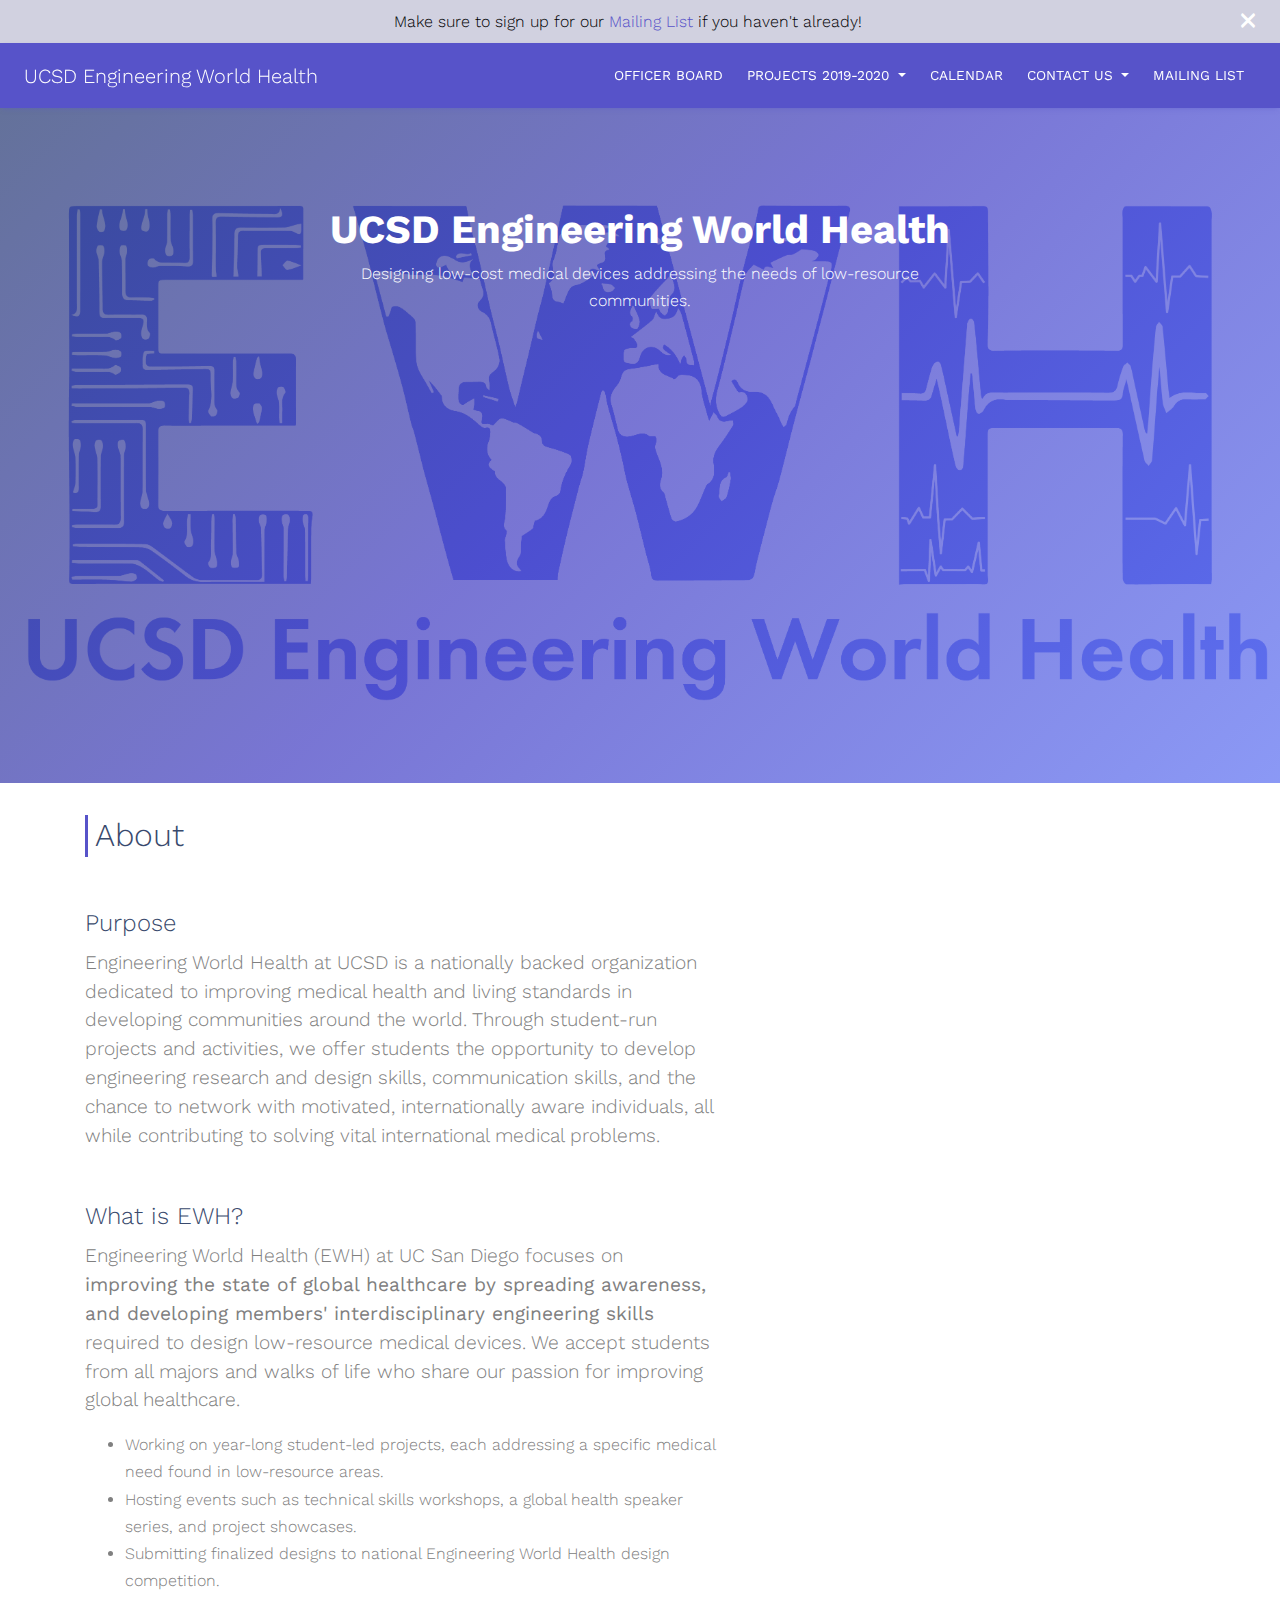
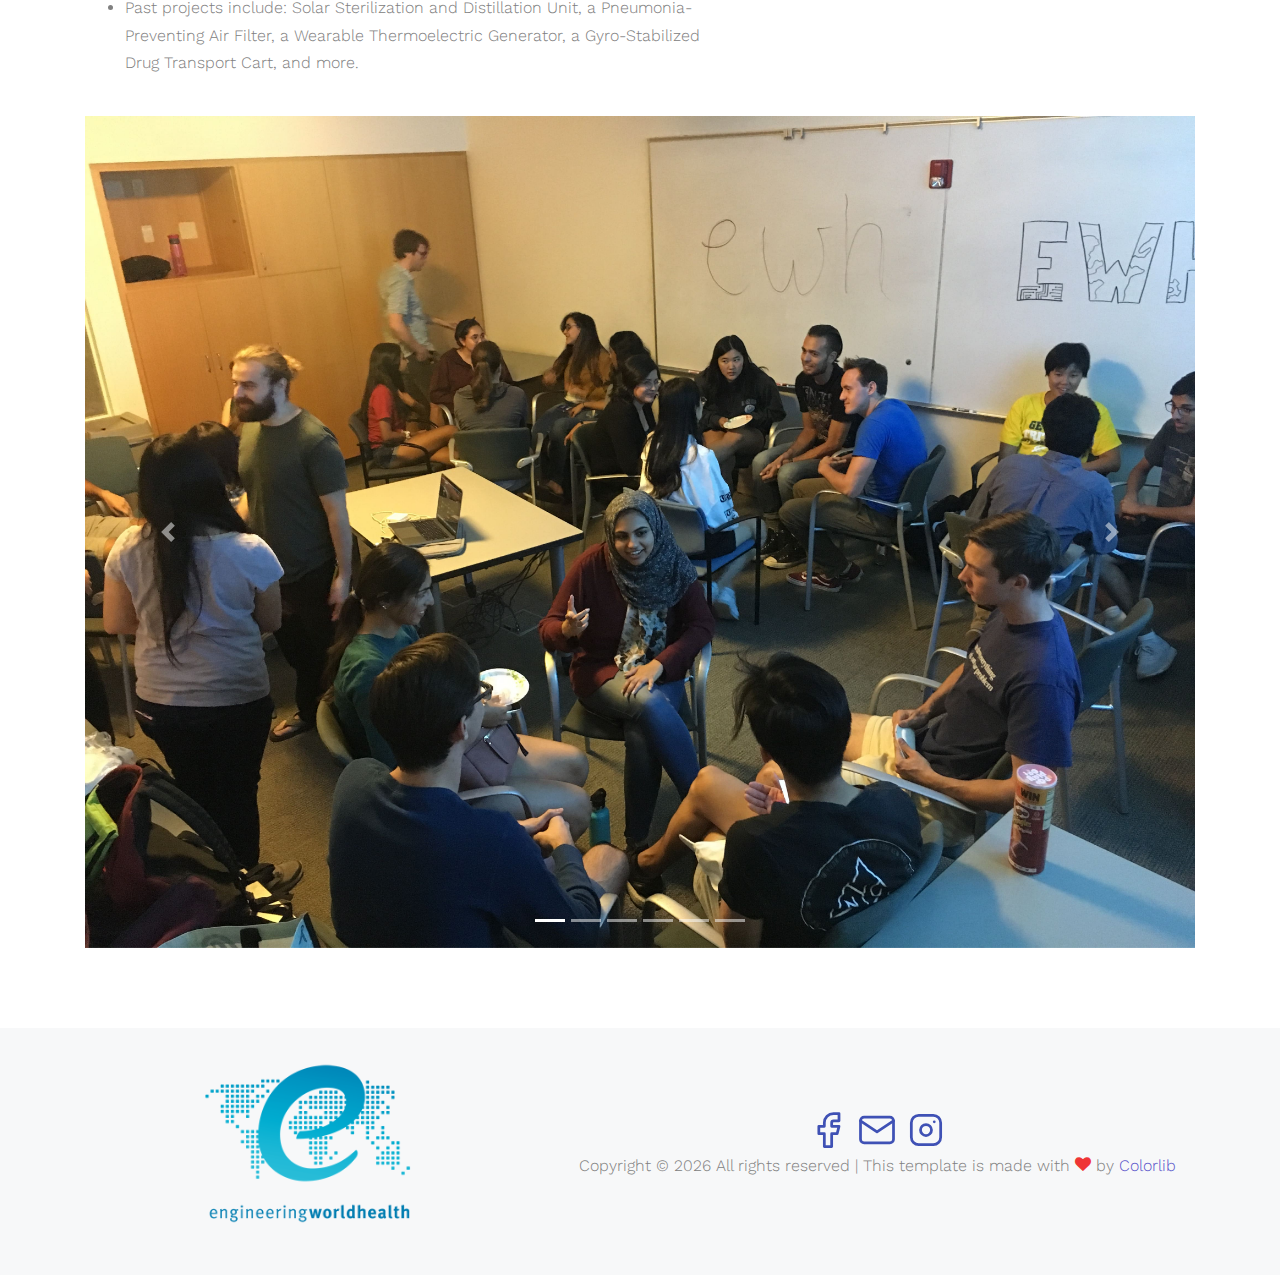
==== commit 0dc760c1: "add emails on team page and instagram" ====
--- a/public_html/index.html
+++ b/public_html/index.html
@@ -1,239 +1,271 @@
 <!doctype html>
 <html lang="en">
-  <head>
+
+<head>
 	<!-- Global site tag (gtag.js) - Google Analytics -->
-	<script async src="https://www.googletagmanager.com/gtag/js?id=UA-176290317-1"></script>
+	<script async src="https://www.googletagmanager.com/gtag/js?id=UA-177233196-1"></script>
 	<script>
-	  window.dataLayer = window.dataLayer || [];
-	 function gtag(){dataLayer.push(arguments);}
-	  gtag('js', new Date());
-
-	  gtag('config', 'UA-176290317-1');
+		window.dataLayer = window.dataLayer || [];
+		function gtag() { dataLayer.push(arguments); }
+		gtag('js', new Date());
+
+		gtag('config', 'UA-177233196-1');
 	</script>
-	
-    <title>UCSD Engineering World Health</title>
-    <meta charset="utf-8">
-    <meta name="viewport" content="width=device-width, initial-scale=1, shrink-to-fit=no">
-    <link rel="icon" href="images/world-favicon.ico">
-    <link rel="stylesheet" href="fonts/icomoon/style.css">
+
+	<title>UCSD Engineering World Health</title>
+	<meta charset="utf-8">
+	<meta name="viewport" content="width=device-width, initial-scale=1, shrink-to-fit=no">
+	<meta name="description"
+		content="Engineering World Health (EWH) at UC San Diego focuses on improving the state of global healthcare by spreading awareness, and developing members' interdisciplinary engineering skills required to design low-resource medical devices.">
+	<meta name="keywords" content="UCSD, clubs, service organization, global health, engineering">
+	<link rel="icon" href="images/world-favicon.ico">
+	<link rel="stylesheet" href="fonts/icomoon/style.css">
 	<link href="https://fonts.googleapis.com/css?family=Work+Sans:100,300,400,700,900" rel="stylesheet">
 	<link rel="stylesheet" href="css/bootstrap.min.css">
-    <link rel="stylesheet" href="//maxcdn.bootstrapcdn.com/font-awesome/4.3.0/css/font-awesome.min.css">
-    <link rel="stylesheet" href="css/nouislider.min.css">
-    <link rel="stylesheet" href="css/bootstrap-datetimepicker.css">
+	<link rel="stylesheet" href="https://maxcdn.bootstrapcdn.com/font-awesome/4.3.0/css/font-awesome.min.css">
+	<link rel="stylesheet" href="css/nouislider.min.css">
+	<link rel="stylesheet" href="css/bootstrap-datetimepicker.css">
 	<link rel="stylesheet" href="css/style.css">
-  </head>
-  <body>
-  <!-- alert to sign up for mailing list -->
-  <div class="alert border-0 py-2 my-0 alert-purple text-center" role="alert">
-     Make sure to sign up for our <a href="http://eepurl.com/bDg4sz" target="_blank">Mailing List</a> if you haven't already! 
-  	<button type="button" class="close" data-dismiss="alert" aria-label="Close"> 
-  		<span aria-hidden="true"><span class="icon-close2"></span></span>
-    </button>
-  </div>
-  
-  <div data-include="header.html"></header>
-  
-  <div id='header'></div>
-  
-    <!-- code for the navigation bar -->
+</head>
+
+<body>
+	<!-- alert to sign up for mailing list -->
+	<div class="alert border-0 py-2 my-0 alert-purple text-center" role="alert">
+		Make sure to sign up for our <a href="http://eepurl.com/bDg4sz" target="_blank">Mailing List</a> if you haven't
+		already!
+		<button type="button" class="close" data-dismiss="alert" aria-label="Close">
+			<span aria-hidden="true"><span class="icon-close2"></span></span>
+		</button>
+	</div>
+
+	<!-- code for the navigation bar -->
 	<nav class="px-4 navbar sticky-top navbar-expand-lg navbar-dark bg-primary mb-0" id="start">
-	  <a class="navbar-brand" href="index.html">UCSD Engineering World Health 
-	  <!-- If I want to insert logo: <img src="images/national-ewh-logo.png" class="d-inline w-50" alt="Official EWH logo"> -->
-	  </a>
-	  
-	  <button class="navbar-toggler" type="button" data-toggle="collapse" data-target="#navbarNavDropdown1" aria-controls="navbarNavDropdown1" aria-expanded="false" aria-label="Toggle navigation">
-		<span class="navbar-toggler-icon"></span>
-	  </button>
-	  
-	  <div class="collapse navbar-collapse" id="navbarNavDropdown1">
-		<ul class="navbar-nav ml-auto">
-		  <li class="nav-item">
-			<a class="nav-link d-flex align-items-center" href="team.html"><span>Officer Board</span></a>
-		  </li>
-		  <li class="nav-item dropdown">
-			<a class="nav-link dropdown-toggle" href="projects.html" id="navbarDropdownMenuLink" role="button" data-toggle="dropdown" aria-haspopup="true" aria-expanded="false">
-			  Projects 2019-2020
-			</a>
-			<div class="dropdown-menu" aria-labelledby="navbarDropdownMenuLink">
-			  <a class="dropdown-item" href="projects.html#water">Portable Water Sterilization</a>
-			  <a class="dropdown-item" href="projects.html#vaccine">Cold Chain System for Vaccine Storage</a>
-			  <a class="dropdown-item" href="projects.html#warmer">Portable Infant Warmer</a>
-			  <a class="dropdown-item" href="projects.html#insoles">Gait Analysis Insoles</a>
-			  <a class="dropdown-item" href="projects.html#parasite">Microscopy Software for Parasitic Infection Diagnosis</a>
-			</div>
-		  </li>
-		  <li class="nav-item">
-			<a class="nav-link d-flex align-items-center" href="calendar.html"><span>Calendar</span></a>
-		  </li>
-		  <li class="nav-item dropdown">
-			<a class="nav-link dropdown-toggle" href="#" id="navbarDropdownMenuLink" role="button" data-toggle="dropdown" aria-haspopup="true" aria-expanded="false">
-			  Contact Us
-			</a>
-			<div class="dropdown-menu" aria-labelledby="navbarDropdownMenuLink">
-			  <a class="dropdown-item" href="mailto:ewh@ucsd.edu" target="_blank">ewh@ucsd.edu</a>
-			  <a class="dropdown-item" href="https://www.facebook.com/groups/ewh.ucsd/about/" target="_blank">Facebook</a>
-			  <a class="dropdown-item" href="https://www.instagram.com/ewh_ucsd/" target="_blank">Instagram</a>
-			</div>
-		  </li>
-		  <li class="nav-item">
-			<a class="nav-link d-flex align-items-center" href="http://eepurl.com/bDg4sz" target="_blank"><span>Mailing List</span></a>
-		  </li>
-		</ul>
-		
-		<form action=""></form>
-		
-	  </div>
-	</nav>	
-	
-    <div class="site-section bg-image gradient-1 my-0" style="background-image: url('images/logo.png')">
-      <div class="container">
-        <div class="row justify-content-center">
-          <div class="col-md-7 mx-auto text-center align-self-center">
-            <h1 class="font-weight-bold mb-0 text-white"><br>UCSD Engineering World Health</h1>
-            <p class="text-white">Designing low-cost medical devices addressing the needs of low-resource communities.</p>
-          </div>
-        </div>
-      </div>
-    </div>
-	
-	
+		<a class="navbar-brand" href="index.html">UCSD Engineering World Health
+			<!-- If I want to insert logo: <img src="images/national-ewh-logo.png" class="d-inline w-50" alt="Official EWH logo"> -->
+		</a>
+
+		<button class="navbar-toggler" type="button" data-toggle="collapse" data-target="#navbarNavDropdown1"
+			aria-controls="navbarNavDropdown1" aria-expanded="false" aria-label="Toggle navigation">
+			<span class="navbar-toggler-icon"></span>
+		</button>
+
+		<div class="collapse navbar-collapse" id="navbarNavDropdown1">
+			<ul class="navbar-nav ml-auto">
+				<li class="nav-item">
+					<a class="nav-link d-flex align-items-center" href="team.html"><span>Officer Board</span></a>
+				</li>
+				<li class="nav-item dropdown">
+					<a class="nav-link dropdown-toggle" href="projects.html" id="navbarDropdownMenuLink" role="button"
+						data-toggle="dropdown" aria-haspopup="true" aria-expanded="false">
+						Projects 2019-2020
+					</a>
+					<div class="dropdown-menu" aria-labelledby="navbarDropdownMenuLink">
+						<a class="dropdown-item" href="projects.html#water">Portable Water Sterilization</a>
+						<a class="dropdown-item" href="projects.html#vaccine">Cold Chain System for Vaccine Storage</a>
+						<a class="dropdown-item" href="projects.html#warmer">Portable Infant Warmer</a>
+						<a class="dropdown-item" href="projects.html#insoles">Gait Analysis Insoles</a>
+						<a class="dropdown-item" href="projects.html#parasite">Microscopy Software for Parasitic
+							Infection Diagnosis</a>
+					</div>
+				</li>
+				<li class="nav-item">
+					<a class="nav-link d-flex align-items-center" href="calendar.html"><span>Calendar</span></a>
+				</li>
+				<li class="nav-item dropdown">
+					<a class="nav-link dropdown-toggle" href="#" id="navbarDropdownMenuLink" role="button"
+						data-toggle="dropdown" aria-haspopup="true" aria-expanded="false">
+						Contact Us
+					</a>
+					<div class="dropdown-menu" aria-labelledby="navbarDropdownMenuLink">
+						<a class="dropdown-item" href="mailto:ewh@ucsd.edu" target="_blank">ewh@ucsd.edu</a>
+						<a class="dropdown-item" href="https://www.facebook.com/groups/ewh.ucsd/about/"
+							target="_blank">Facebook</a>
+						<a class="dropdown-item" href="https://www.instagram.com/ewh_ucsd/"
+							target="_blank">Instagram</a>
+					</div>
+				</li>
+				<li class="nav-item">
+					<a class="nav-link d-flex align-items-center" href="http://eepurl.com/bDg4sz"
+						target="_blank"><span>Mailing List</span></a>
+				</li>
+			</ul>
+
+			<form action=""></form>
+
+		</div>
+	</nav>
+
+	<div class="site-section bg-image gradient-1 my-0" style="background-image: url('images/logo.png')">
+		<div class="container">
+			<div class="row justify-content-center">
+				<div class="col-md-7 mx-auto text-center align-self-center">
+					<h1 class="font-weight-bold mb-0 text-white"><br>UCSD Engineering World Health</h1>
+					<p class="text-white">Designing low-cost medical devices addressing the needs of low-resource
+						communities.</p>
+				</div>
+			</div>
+		</div>
+	</div>
+
+
 	<div class="site-section">
-      <div class="container">
-		<div class="row mb-4">
-          <div class="col-md-7">
-            <h2 class="heading-21921">About</h2>
-          </div>
-        </div>
-	  
-        <div class="row mb-4" id="purpose">
-          <div class="col-md-8">
-            <h4>Purpose</h4>
-            <p class="lead">Engineering World Health at UCSD is a nationally backed organization dedicated to improving medical health 
-            and living standards in developing communities around the world. Through student-run projects and activities, we offer students 
-            the opportunity to develop engineering research and design skills, communication skills, and the chance to network with motivated, 
-            internationally aware individuals, all while contributing to solving vital international medical problems.</p>
-          </div>
-        </div>
-		
-		<div class="row mb-4" id="what">
-          <div class="col-md-8">
-            <h4>What is EWH?</h4>
-            <p class="lead">Engineering World Health (EWH) at UC San Diego focuses on <b>improving the state of global healthcare by 
-            spreading awareness, and developing members' interdisciplinary engineering skills</b> required to design low-resource medical 
-            devices. We accept students from all majors and walks of life who share our passion for improving global healthcare.</p>
-			<ul>
-				<li>Working on year-long student-led projects, each addressing a specific medical need found in low-resource areas.</li>
-				<li>Hosting events such as technical skills workshops, a global health speaker series, and project showcases.</li>
-				<li>Submitting finalized designs to national Engineering World Health design competition.</li>
-				<li>Past projects include: Solar Sterilization and Distillation Unit, a Pneumonia-Preventing Air Filter, a Wearable Thermoelectric Generator, a Gyro-Stabilized Drug Transport Cart, and more.</li>
-			</ul>
-          </div>
-        </div>
-		
-		<div class="row mb-5">
-		  <div class="col">
-			<div class="bd-example">
-			  <div id="imageCarousel" class="carousel slide" data-ride="carousel">
-				<ol class="carousel-indicators">
-				  <li data-target="#imageCarousel" data-slide-to="0" class="active"></li>
-				  <li data-target="#imageCarousel" data-slide-to="1"></li>
-				  <li data-target="#imageCarousel" data-slide-to="2"></li>
-				  <li data-target="#imageCarousel" data-slide-to="3"></li>
-				  <li data-target="#imageCarousel" data-slide-to="4"></li>
-				  <li data-target="#imageCarousel" data-slide-to="5"></li>
-				</ol>
-				<div class="carousel-inner">
-				  <div class="carousel-item active">
-					<img src="images/socialites.jpg" class="d-block w-100" alt="Image">
-				  </div>
-				  <div class="carousel-item">
-					<img src="images/workshop.jpg" class="d-block w-100" alt="Image">
-				  </div>
-				  <div class="carousel-item">
-					<img src="images/bright_future.jpg" class="d-block w-100" alt="Image">
-				  </div>
-				  <div class="carousel-item">
-					<img src="images/presentation.jpg" class="d-block w-100" alt="Image">
-				  </div>
-				  <div class="carousel-item">
-					<img src="images/2018_retreat.jpeg" class="d-block w-100" alt="Image">
-				  </div>
-				  <div class="carousel-item">
-					<img src="images/hackathon.jpg" class="d-block w-100" alt="Image">
-				  </div>
-				</div>
-				<a class="carousel-control-prev" href="#imageCarousel" role="button" data-slide="prev">
-				  <span class="carousel-control-prev-icon" aria-hidden="true"></span>
-				  <span class="sr-only">Previous</span>
-				</a>
-				<a class="carousel-control-next" href="#imageCarousel" role="button" data-slide="next">
-				  <span class="carousel-control-next-icon" aria-hidden="true"></span>
-				  <span class="sr-only">Next</span>
-				</a>
-			  </div>
-			</div>
-		  </div>
-		</div>
-		
-	  </div>
-	</div>
-	
-	
-	
+		<div class="container">
+			<div class="row mb-4">
+				<div class="col-md-7">
+					<h2 class="heading-21921">About</h2>
+				</div>
+			</div>
+
+			<div class="row justify-content-between mb-4">
+				<div class="col-md-7">
+					<div id="purpose">
+						<h4>Purpose</h4>
+						<p class="lead">Engineering World Health at UCSD is a nationally backed organization dedicated
+							to improving medical health
+							and living standards in developing communities around the world. Through student-run
+							projects and activities, we offer students
+							the opportunity to develop engineering research and design skills, communication skills, and
+							the chance to network with motivated,
+							internationally aware individuals, all while contributing to solving vital international
+							medical problems.</p>
+					</div>
+
+					<div id="what" class="mt-4 pt-4">
+						<h4>What is EWH?</h4>
+						<p class="lead">Engineering World Health (EWH) at UC San Diego focuses on <b>improving the state
+								of global healthcare by
+								spreading awareness, and developing members' interdisciplinary engineering skills</b>
+							required to design low-resource medical
+							devices. We accept students from all majors and walks of life who share our passion for
+							improving global healthcare.</p>
+						<ul>
+							<li>Working on year-long student-led projects, each addressing a specific medical need found
+								in low-resource areas.</li>
+							<li>Hosting events such as technical skills workshops, a global health speaker series, and
+								project showcases.</li>
+							<li>Submitting finalized designs to national Engineering World Health design competition.
+							</li>
+							<li>Past projects include: Solar Sterilization and Distillation Unit, a Pneumonia-Preventing
+								Air Filter, a Wearable Thermoelectric Generator, a Gyro-Stabilized Drug Transport Cart,
+								and more.</li>
+						</ul>
+					</div>
+				</div>
+				<div class="col-md-4">
+					<div class="powr-social-feed" id="068cb36e_1598736774"></div>
+					<script src="https://www.powr.io/powr.js?platform=embed"></script>
+				</div>
+			</div>
+
+
+			<div class="row mb-5">
+				<div class="col">
+					<div class="bd-example">
+						<div id="imageCarousel" class="carousel slide" data-ride="carousel">
+							<ol class="carousel-indicators">
+								<li data-target="#imageCarousel" data-slide-to="0" class="active"></li>
+								<li data-target="#imageCarousel" data-slide-to="1"></li>
+								<li data-target="#imageCarousel" data-slide-to="2"></li>
+								<li data-target="#imageCarousel" data-slide-to="3"></li>
+								<li data-target="#imageCarousel" data-slide-to="4"></li>
+								<li data-target="#imageCarousel" data-slide-to="5"></li>
+							</ol>
+							<div class="carousel-inner">
+								<div class="carousel-item active">
+									<img src="images/socialites.jpg" class="d-block w-100" alt="Image">
+								</div>
+								<div class="carousel-item">
+									<img src="images/workshop.jpg" class="d-block w-100" alt="Image">
+								</div>
+								<div class="carousel-item">
+									<img src="images/bright_future.jpg" class="d-block w-100" alt="Image">
+								</div>
+								<div class="carousel-item">
+									<img src="images/presentation.jpg" class="d-block w-100" alt="Image">
+								</div>
+								<div class="carousel-item">
+									<img src="images/2018_retreat.jpeg" class="d-block w-100" alt="Image">
+								</div>
+								<div class="carousel-item">
+									<img src="images/hackathon.jpg" class="d-block w-100" alt="Image">
+								</div>
+							</div>
+							<a class="carousel-control-prev" href="#imageCarousel" role="button" data-slide="prev">
+								<span class="carousel-control-prev-icon" aria-hidden="true"></span>
+								<span class="sr-only">Previous</span>
+							</a>
+							<a class="carousel-control-next" href="#imageCarousel" role="button" data-slide="next">
+								<span class="carousel-control-next-icon" aria-hidden="true"></span>
+								<span class="sr-only">Next</span>
+							</a>
+						</div>
+					</div>
+				</div>
+			</div>
+
+		</div>
+	</div>
 
 	<div class="site-section bg-light">
-	  <div class="container">
-		<div class="row justify-content-center text-center">
-		  <div class="col-md-5 my-auto">
-		    <a href = "https://www.ewh.org/" target="_blank">
-			  <img src="images/national-ewh-logo.png" class="d-inline w-50 mb-3" alt="Official EWH logo">
-			</a>
-		  </div>
-          <div class="col-md-7 my-auto">
-		    <p>
-		    
-		    <!-- Adds open sourced icons! The next few icons are from https://tablericons.com/ MIT Liscense -->
-		    <a href="https://www.facebook.com/groups/ewh.ucsd/about/" target="_blank">
-		    <svg xmlns="http://www.w3.org/2000/svg" class="icon icon-tabler icon-tabler-brand-facebook" width="44" height="44" 
-		    viewBox="0 0 24 24" stroke-width="1.5" stroke="#3F51B5" fill="none" stroke-linecap="round" stroke-linejoin="round">
-		    <path stroke="none" d="M0 0h24v24H0z"/>
-		    <path d="M7 10v4h3v7h4v-7h3l1 -4h-4v-2a1 1 0 0 1 1 -1h3v-4h-3a5 5 0 0 0 -5 5v2h-3" /></svg>
-		    </a>
-		    
-		    <a href="mailto:ewh@ucsd.edu" target="_blank">
-		    <svg xmlns="http://www.w3.org/2000/svg" class="icon icon-tabler icon-tabler-mail" width="44" height="44" 
-		    viewBox="0 0 24 24" stroke-width="1.5" stroke="#3F51B5" fill="none" stroke-linecap="round" stroke-linejoin="round">
-		    <path stroke="none" d="M0 0h24v24H0z"/>
-		    <rect x="3" y="5" width="18" height="14" rx="2" />
-		    <polyline points="3 7 12 13 21 7" /> </svg>
-		    </a>
-		    
-		    <a href="https://www.instagram.com/ewh_ucsd/" target="_blank">
-		    <svg xmlns="http://www.w3.org/2000/svg" class="icon icon-tabler icon-tabler-brand-instagram" width="44" height="44" 
-		    viewBox="0 0 24 24" stroke-width="1.5" stroke="#3F51B5" fill="none" stroke-linecap="round" stroke-linejoin="round">
-		    <path stroke="none" d="M0 0h24v24H0z"/> 
-		    <rect x="4" y="4" width="16" height="16" rx="4" />
-		    <circle cx="12" cy="12" r="3" />
-		    <line x1="16.5" y1="7.5" x2="16.5" y2="7.501" /> </svg>
-		    </a>
-		    
-		    <br>
-            <!-- Link back to Colorlib can't be removed. Template is licensed under CC BY 3.0. -->
-            Copyright &copy;<script>document.write(new Date().getFullYear());</script> All rights reserved | This template is made with <i class="icon-heart text-danger" aria-hidden="true"></i> by <a href="https://colorlib.com" target="_blank" >Colorlib</a>
-            <!-- Link back to Colorlib can't be removed. Template is licensed under CC BY 3.0. -->
-            </p>
-          </div>
-        </div>
-	  </div>
-    </div>
-
-    <script src="js/jquery-3.3.1.min.js"></script>
-    <script src="js/popper.min.js"></script>
-    <script src="js/bootstrap.min.js"></script>
-    <script src="js/moments.min.js"></script>
-    <script src="js/bootstrap-datetimepicker.js"></script>
-    <script src="js/nouislider.min.js"></script>
-    <script src="js/main.js"></script>
-  </body>
-</html>
+		<div class="container">
+			<div class="row justify-content-center text-center">
+				<div class="col-md-5 my-auto">
+					<a href="https://www.ewh.org/" target="_blank">
+						<img src="images/national-ewh-logo.png" class="d-inline w-50 mb-3" alt="Official EWH logo">
+					</a>
+				</div>
+				<div class="col-md-7 my-auto">
+					<p>
+
+						<!-- Adds open sourced icons! The next few icons are from https://tablericons.com/ MIT Liscense -->
+						<a href="https://www.facebook.com/groups/ewh.ucsd/about/" target="_blank">
+							<svg xmlns="http://www.w3.org/2000/svg" class="icon icon-tabler icon-tabler-brand-facebook"
+								width="44" height="44" viewBox="0 0 24 24" stroke-width="1.5" stroke="#3F51B5"
+								fill="none" stroke-linecap="round" stroke-linejoin="round">
+								<path stroke="none" d="M0 0h24v24H0z" />
+								<path d="M7 10v4h3v7h4v-7h3l1 -4h-4v-2a1 1 0 0 1 1 -1h3v-4h-3a5 5 0 0 0 -5 5v2h-3" />
+							</svg>
+						</a>
+
+						<a href="mailto:ewh@ucsd.edu" target="_blank">
+							<svg xmlns="http://www.w3.org/2000/svg" class="icon icon-tabler icon-tabler-mail" width="44"
+								height="44" viewBox="0 0 24 24" stroke-width="1.5" stroke="#3F51B5" fill="none"
+								stroke-linecap="round" stroke-linejoin="round">
+								<path stroke="none" d="M0 0h24v24H0z" />
+								<rect x="3" y="5" width="18" height="14" rx="2" />
+								<polyline points="3 7 12 13 21 7" /> </svg>
+						</a>
+
+						<a href="https://www.instagram.com/ewh_ucsd/" target="_blank">
+							<svg xmlns="http://www.w3.org/2000/svg" class="icon icon-tabler icon-tabler-brand-instagram"
+								width="44" height="44" viewBox="0 0 24 24" stroke-width="1.5" stroke="#3F51B5"
+								fill="none" stroke-linecap="round" stroke-linejoin="round">
+								<path stroke="none" d="M0 0h24v24H0z" />
+								<rect x="4" y="4" width="16" height="16" rx="4" />
+								<circle cx="12" cy="12" r="3" />
+								<line x1="16.5" y1="7.5" x2="16.5" y2="7.501" /> </svg>
+						</a>
+
+						<br>
+						<!-- Link back to Colorlib can't be removed. Template is licensed under CC BY 3.0. -->
+						Copyright &copy;
+						<script>document.write(new Date().getFullYear());</script> All rights reserved | This template
+						is made with <i class="icon-heart text-danger" aria-hidden="true"></i> by <a
+							href="https://colorlib.com" target="_blank">Colorlib</a>
+						<!-- Link back to Colorlib can't be removed. Template is licensed under CC BY 3.0. -->
+					</p>
+				</div>
+			</div>
+		</div>
+	</div>
+
+	<script src="js/jquery-3.3.1.min.js"></script>
+	<script src="js/popper.min.js"></script>
+	<script src="js/bootstrap.min.js"></script>
+	<script src="js/moments.min.js"></script>
+	<script src="js/bootstrap-datetimepicker.js"></script>
+	<script src="js/nouislider.min.js"></script>
+	<script src="js/main.js"></script>
+</body>
+
+</html>--- a/public_html/css/style.css
+++ b/public_html/css/style.css
@@ -30,6 +30,10 @@
 /* Blocks */
 .site-section {
   padding: 2rem 0; }
+
+.team-btn {
+  margin: 0 auto;
+}
 
 .btn {
   -webkit-transition: .3s all ease;
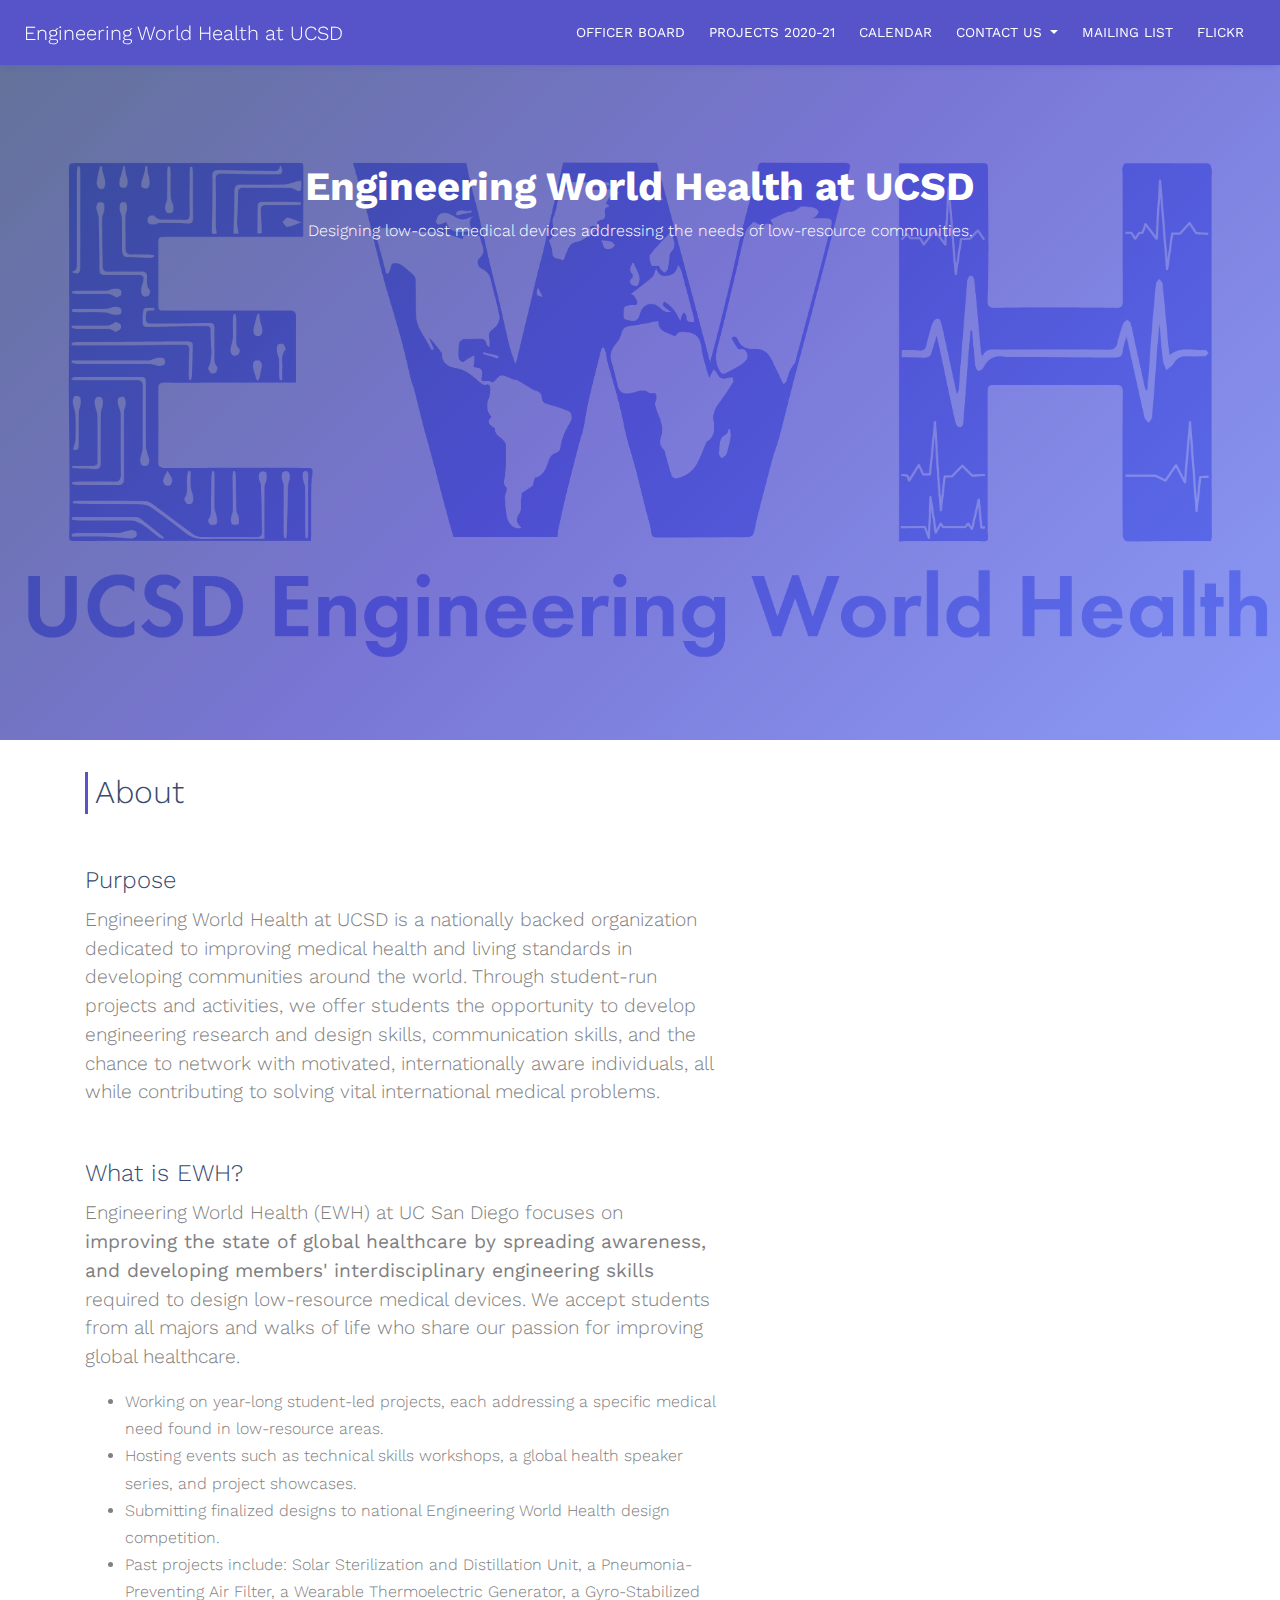
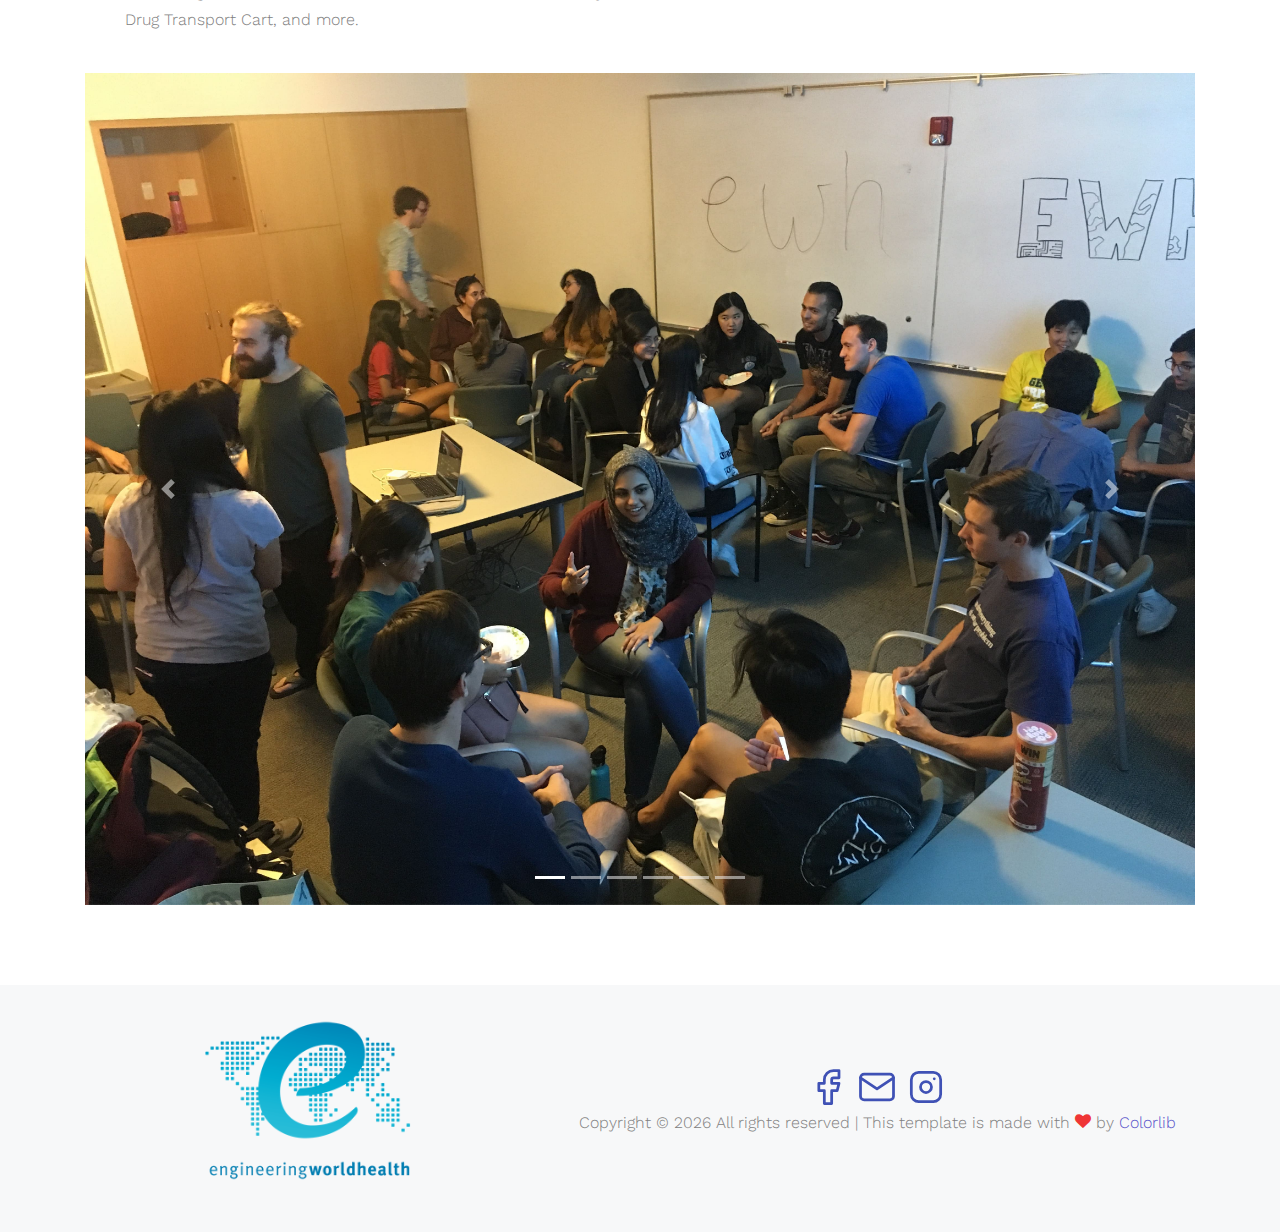
==== commit 0f112158: "new projects page" ====
--- a/public_html/index.html
+++ b/public_html/index.html
@@ -12,7 +12,7 @@
 		gtag('config', 'UA-177233196-1');
 	</script>
 
-	<title>UCSD Engineering World Health</title>
+	<title>EWH at UCSD</title>
 	<meta charset="utf-8">
 	<meta name="viewport" content="width=device-width, initial-scale=1, shrink-to-fit=no">
 	<meta name="description"
@@ -29,44 +29,34 @@
 </head>
 
 <body>
-	<!-- alert to sign up for mailing list -->
+	<!-- alert
 	<div class="alert border-0 py-2 my-0 alert-purple text-center" role="alert">
-		Make sure to sign up for our <a href="http://eepurl.com/bDg4sz" target="_blank">Mailing List</a> if you haven't
-		already!
+		Project team <a href="https://docs.google.com/forms/u/2/d/e/1FAIpQLSc4PuhsoRvBApcCWmb2AsuOV-sfgxEDVLGy0JzN8roxMiFaeA/viewform?usp=send_form" target="_blank">applications</a> 
+		are now open! The deadline is October 21st at 11:59pm PST!
 		<button type="button" class="close" data-dismiss="alert" aria-label="Close">
 			<span aria-hidden="true"><span class="icon-close2"></span></span>
 		</button>
 	</div>
-
-	<!-- code for the navigation bar -->
+	-->
+
+	<!-- code for the navigation bar. simplified, put into main.js -->
 	<nav class="px-4 navbar sticky-top navbar-expand-lg navbar-dark bg-primary mb-0" id="start">
-		<a class="navbar-brand" href="index.html">UCSD Engineering World Health
+		<a class="navbar-brand" href="index.html">Engineering World Health at UCSD
 			<!-- If I want to insert logo: <img src="images/national-ewh-logo.png" class="d-inline w-50" alt="Official EWH logo"> -->
-		</a>
-
-		<button class="navbar-toggler" type="button" data-toggle="collapse" data-target="#navbarNavDropdown1"
+			</a>
+			
+			<button class="navbar-toggler" type="button" data-toggle="collapse" data-target="#navbarNavDropdown1"
 			aria-controls="navbarNavDropdown1" aria-expanded="false" aria-label="Toggle navigation">
 			<span class="navbar-toggler-icon"></span>
-		</button>
-
-		<div class="collapse navbar-collapse" id="navbarNavDropdown1">
+			</button>
+			
+			<div class="collapse navbar-collapse" id="navbarNavDropdown1">
 			<ul class="navbar-nav ml-auto">
 				<li class="nav-item">
 					<a class="nav-link d-flex align-items-center" href="team.html"><span>Officer Board</span></a>
 				</li>
 				<li class="nav-item dropdown">
-					<a class="nav-link dropdown-toggle" href="projects.html" id="navbarDropdownMenuLink" role="button"
-						data-toggle="dropdown" aria-haspopup="true" aria-expanded="false">
-						Projects 2019-2020
-					</a>
-					<div class="dropdown-menu" aria-labelledby="navbarDropdownMenuLink">
-						<a class="dropdown-item" href="projects.html#water">Portable Water Sterilization</a>
-						<a class="dropdown-item" href="projects.html#vaccine">Cold Chain System for Vaccine Storage</a>
-						<a class="dropdown-item" href="projects.html#warmer">Portable Infant Warmer</a>
-						<a class="dropdown-item" href="projects.html#insoles">Gait Analysis Insoles</a>
-						<a class="dropdown-item" href="projects.html#parasite">Microscopy Software for Parasitic
-							Infection Diagnosis</a>
-					</div>
+					<a class="nav-link d-flex align-items-center" href="projects21.html"><span>Projects 2020-21</span></a>
 				</li>
 				<li class="nav-item">
 					<a class="nav-link d-flex align-items-center" href="calendar.html"><span>Calendar</span></a>
@@ -88,18 +78,22 @@
 					<a class="nav-link d-flex align-items-center" href="http://eepurl.com/bDg4sz"
 						target="_blank"><span>Mailing List</span></a>
 				</li>
+				<li class="nav-item">
+					<a class="nav-link d-flex align-items-center" href="https://www.flickr.com/photos/190322395@N06/"
+						target="_blank"><span>Flickr</span></a>
+				</li>
 			</ul>
-
+			
 			<form action=""></form>
-
-		</div>
+			
+			</div>
 	</nav>
 
 	<div class="site-section bg-image gradient-1 my-0" style="background-image: url('images/logo.png')">
 		<div class="container">
 			<div class="row justify-content-center">
-				<div class="col-md-7 mx-auto text-center align-self-center">
-					<h1 class="font-weight-bold mb-0 text-white"><br>UCSD Engineering World Health</h1>
+				<div class="col-md-8 mx-auto text-center align-self-center">
+					<h1 class="font-weight-bold mb-0 text-white"><br>Engineering World Health at UCSD</h1>
 					<p class="text-white">Designing low-cost medical devices addressing the needs of low-resource
 						communities.</p>
 				</div>
@@ -175,7 +169,7 @@
 									<img src="images/socialites.jpg" class="d-block w-100" alt="Image">
 								</div>
 								<div class="carousel-item">
-									<img src="images/workshop.jpg" class="d-block w-100" alt="Image">
+									<img src="images/2018_presentation.JPG" class="d-block w-100" alt="Image">
 								</div>
 								<div class="carousel-item">
 									<img src="images/bright_future.jpg" class="d-block w-100" alt="Image">
